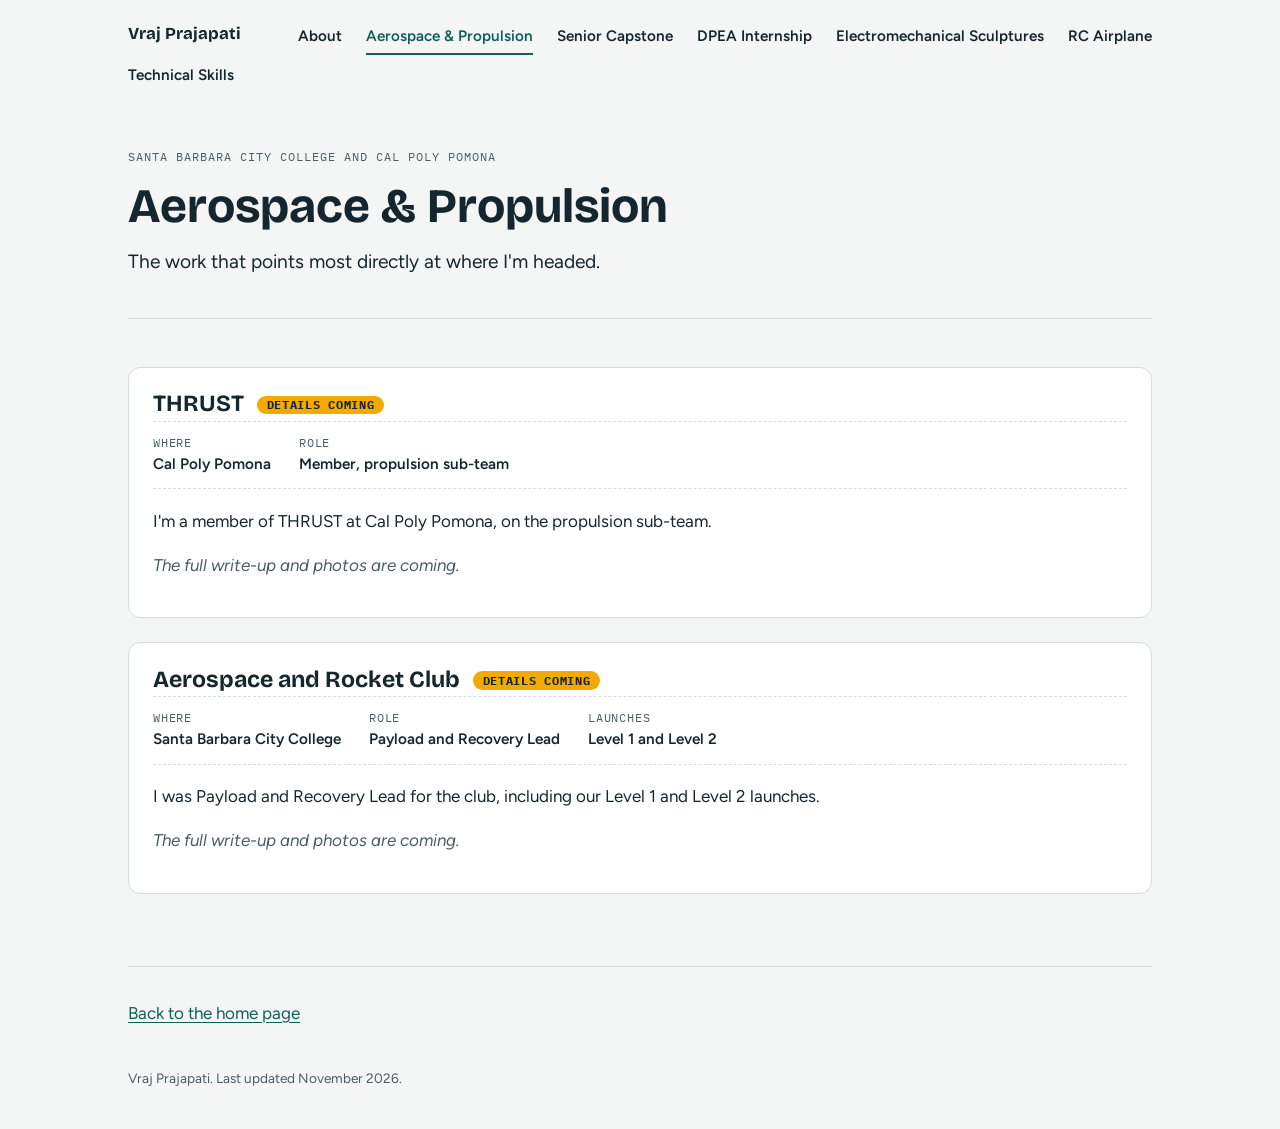
==== aerospace.html @ 699cc36a "Add files via upload" ====
<!doctype html>
<html lang="en">
<head>
<meta charset="utf-8">
<meta name="viewport" content="width=device-width, initial-scale=1, viewport-fit=cover">
<title>Aerospace & Propulsion | Vraj Prajapati</title>
<link rel="stylesheet" href="https://fonts.googleapis.com/css2?family=Bricolage+Grotesque:opsz,wght@12..96,600;12..96,700&family=Figtree:wght@400;500;600&family=IBM+Plex+Mono:wght@500&display=swap">
<link rel="stylesheet" href="styles.css">
</head>
<body>
<div class="wrap"><nav aria-label="Pages"><span class="name">Vraj Prajapati</span><a href="index.html">About</a><a href="aerospace.html" aria-current="page">Aerospace &amp; Propulsion</a><a href="capstone.html">Senior Capstone</a><a href="internship.html">DPEA Internship</a><a href="projects.html">Electromechanical Sculptures</a><a href="rc.html">RC Airplane</a><a href="skills.html">Technical Skills</a></nav>
<header class="page-head">
  <p class="eyebrow">Santa Barbara City College and Cal Poly Pomona</p>
  <h1>Aerospace &amp; Propulsion</h1>
  <p class="lede">The work that points most directly at where I'm headed.</p>
</header>

<section>
  <article class="project proj-body">
    <h3>THRUST <span class="pill">Details coming</span></h3>
    <dl class="spec"><div><dt>Where</dt><dd>Cal Poly Pomona</dd></div><div><dt>Role</dt><dd>Member, propulsion sub-team</dd></div></dl>
    <p>I'm a member of THRUST at Cal Poly Pomona, on the propulsion sub-team.</p>
    <p class="note">The full write-up and photos are coming.</p>
  </article>

  <article class="project proj-body">
    <h3>Aerospace and Rocket Club <span class="pill">Details coming</span></h3>
    <dl class="spec"><div><dt>Where</dt><dd>Santa Barbara City College</dd></div><div><dt>Role</dt><dd>Payload and Recovery Lead</dd></div><div><dt>Launches</dt><dd>Level 1 and Level 2</dd></div></dl>
    <p>I was Payload and Recovery Lead for the club, including our Level 1 and Level 2 launches.</p>
    <p class="note">The full write-up and photos are coming.</p>
  </article>
</section>
<p class="back"><a href="index.html">Back to the home page</a></p>
<footer>Vraj Prajapati. Last updated November 2026.</footer></div>
</body>
</html>
---- styles.css ----
/* Layout concept: a warm project-sheet portfolio. Every project opens with a small spec strip (where, when, role), then a plain story. */
:root {
  --bg: #F3F6F4;
  --surface: #FFFFFF;
  --ink: #15262E;
  --muted: #4A5D65;
  --line: #D3DDD9;
  --accent: #0E5F5A;
  --pop: #F2A900;
  --display: "Bricolage Grotesque", "Segoe UI", system-ui, sans-serif;
  --body: "Figtree", "Segoe UI", system-ui, sans-serif;
  --mono: "IBM Plex Mono", ui-monospace, Menlo, monospace;
}
@media (prefers-color-scheme: dark) {
  :root:not([data-theme="light"]) {
    --bg: #0F1B20; --surface: #16272D; --ink: #EAF1EE; --muted: #A5B7B4;
    --line: #2A4140; --accent: #5CC8BE; --pop: #F2B83A; color-scheme: dark;
  }
}
:root[data-theme="dark"] {
  --bg: #0F1B20; --surface: #16272D; --ink: #EAF1EE; --muted: #A5B7B4;
  --line: #2A4140; --accent: #5CC8BE; --pop: #F2B83A; color-scheme: dark;
}
* { box-sizing: border-box; }
html { scroll-behavior: smooth; }
body {
  margin: 0; background: var(--bg); color: var(--ink);
  font-family: var(--body); font-size: 17px; line-height: 1.65;
  padding-left: max(16px, env(safe-area-inset-left, 0px));
  padding-right: max(16px, env(safe-area-inset-right, 0px));
}
.wrap { max-width: 64rem; margin: 0 auto; }
a { color: var(--accent); text-underline-offset: 3px; }
a:focus-visible, summary:focus-visible, button:focus-visible { outline: 3px solid var(--pop); outline-offset: 3px; border-radius: 4px; }
h1, h2, h3 { font-family: var(--display); line-height: 1.15; text-wrap: balance; margin: 0; }
p { margin: 0 0 1rem; max-width: 65ch; }

nav { display: flex; flex-wrap: wrap; gap: 0.25rem 1.5rem; padding-block: 1.25rem; font-weight: 600; font-size: 0.95rem; }
nav a { color: var(--ink); text-decoration: none; padding: 0.25rem 0; border-bottom: 2px solid transparent; }
nav a:hover { border-bottom-color: var(--pop); }
nav .name { font-family: var(--display); font-weight: 700; margin-right: auto; font-size: 1.05rem; }

.hero { padding-block: 2.5rem 3rem; border-bottom: 1px solid var(--line); }
.eyebrow { font-family: var(--mono); font-size: 0.78rem; letter-spacing: 0.08em; text-transform: uppercase; color: var(--muted); margin-bottom: 0.75rem; }
.hero h1 { font-size: clamp(2.2rem, 6vw, 3.6rem); font-weight: 700; margin-bottom: 1rem; }
.hero h1 mark { background: linear-gradient(transparent 62%, var(--pop) 62%); color: inherit; padding: 0 0.1em; }
.lede { font-size: 1.2rem; max-width: 40rem; }
.links { display: flex; flex-wrap: wrap; gap: 0.75rem; margin-top: 1.5rem; }
.btn { display: inline-flex; align-items: center; gap: 0.5rem; padding: 0.6rem 1.1rem; border-radius: 999px; border: 1.5px solid var(--ink); color: var(--ink); background: transparent; font: inherit; font-weight: 600; font-size: 0.95rem; text-decoration: none; cursor: pointer; }
.btn.fill { background: var(--ink); color: var(--bg); }
.btn:hover { border-color: var(--accent); }
.btn[aria-disabled="true"] { opacity: 0.55; cursor: not-allowed; }
.btn[aria-disabled="true"]:hover { border-color: var(--ink); }

section { padding-block: 3rem; border-bottom: 1px solid var(--line); }
section > h2 { font-size: clamp(1.6rem, 4vw, 2.1rem); margin-bottom: 0.5rem; }
.sub { color: var(--muted); max-width: 42rem; margin-bottom: 2rem; }

.about-grid { display: grid; grid-template-columns: 1fr; gap: 1.5rem 3rem; }
@media (min-width: 52rem) { .about-grid { grid-template-columns: 1.4fr 1fr; } }
.facts { display: grid; gap: 0.9rem; align-content: start; }
.fact { background: var(--surface); border: 1px solid var(--line); border-radius: 10px; padding: 0.9rem 1.1rem; }
.fact b { display: block; font-family: var(--mono); font-size: 0.74rem; letter-spacing: 0.07em; text-transform: uppercase; color: var(--muted); font-weight: 500; margin-bottom: 0.15rem; }

.project { background: var(--surface); border: 1px solid var(--line); border-radius: 12px; padding: 1.4rem 1.5rem; margin-bottom: 1.5rem; min-width: 0; }
.project h3 { font-size: 1.45rem; margin-bottom: 0.25rem; }
.tagline { color: var(--muted); margin-bottom: 1rem; }
.spec { display: flex; flex-wrap: wrap; gap: 0.5rem 1.75rem; margin: 0 0 1.1rem; padding: 0.7rem 0; border-block: 1px dashed var(--line); }
.spec div { min-width: 0; }
.spec dt { font-family: var(--mono); font-size: 0.72rem; letter-spacing: 0.07em; text-transform: uppercase; color: var(--muted); }
.spec dd { margin: 0; font-weight: 600; font-size: 0.95rem; }
.pill { display: inline-block; font-family: var(--mono); font-size: 0.72rem; letter-spacing: 0.06em; text-transform: uppercase; padding: 0.15rem 0.6rem; border-radius: 999px; background: var(--pop); color: #15262E; margin-left: 0.5rem; vertical-align: middle; }
details { margin-top: 0.5rem; }
summary { cursor: pointer; font-weight: 600; color: var(--accent); }
details[open] summary { margin-bottom: 0.9rem; }
details h4 { font-family: var(--display); font-size: 1.05rem; margin: 1.2rem 0 0.35rem; }
.tools { display: flex; flex-wrap: wrap; gap: 0.4rem; list-style: none; padding: 0; margin: 1rem 0 0; }
.tools li { font-size: 0.82rem; padding: 0.15rem 0.65rem; border: 1px solid var(--line); border-radius: 999px; color: var(--muted); }
.note { color: var(--muted); font-style: italic; }

.small-grid { display: grid; grid-template-columns: repeat(auto-fit, minmax(16.5rem, 1fr)); gap: 1.25rem; }
.small-grid .project { margin: 0; }
.small-grid h3 { font-size: 1.2rem; }

.timeline { display: grid; gap: 1.25rem; }
.row { display: grid; grid-template-columns: 1fr; gap: 0.25rem 2rem; padding-bottom: 1.25rem; border-bottom: 1px dashed var(--line); }
.row:last-child { border-bottom: 0; padding-bottom: 0; }
@media (min-width: 46rem) { .row { grid-template-columns: 12rem 1fr; } }
.when { font-family: var(--mono); font-size: 0.82rem; color: var(--muted); }
.row h3 { font-size: 1.15rem; margin-bottom: 0.15rem; }
.row p { margin-bottom: 0.4rem; }

.skills { display: grid; grid-template-columns: repeat(auto-fit, minmax(15rem, 1fr)); gap: 1.25rem; }
.skills h3 { font-size: 1.05rem; margin-bottom: 0.5rem; }
.skills ul { list-style: none; padding: 0; margin: 0; }
.skills li { padding: 0.25rem 0; border-bottom: 1px solid var(--line); font-size: 0.95rem; }

.contact { border-bottom: 0; }
.topics { display: flex; flex-wrap: wrap; gap: 0.75rem; margin: 0 0 1.5rem; }
.addr { font-family: var(--mono); font-size: 1rem; user-select: all; overflow-wrap: anywhere; }
footer { padding-block: 1.5rem 2.5rem; color: var(--muted); font-size: 0.85rem; }
@media (prefers-reduced-motion: reduce) { html { scroll-behavior: auto; } }

nav a[aria-current="page"] { border-bottom-color: var(--accent); color: var(--accent); }
.page-head { padding-block: 2rem 1.5rem; border-bottom: 1px solid var(--line); }
.page-head h1 { font-size: clamp(2rem, 5vw, 3rem); font-weight: 700; margin-bottom: 0.75rem; }
.explore { display: grid; grid-template-columns: repeat(auto-fit, minmax(15rem, 1fr)); gap: 1rem; }
.explore a { display: block; background: var(--surface); border: 1px solid var(--line); border-radius: 12px; padding: 1.1rem 1.2rem; text-decoration: none; color: var(--ink); }
.explore a:hover { border-color: var(--accent); }
.explore strong { display: block; font-family: var(--display); font-size: 1.15rem; margin-bottom: 0.25rem; }
.explore span { color: var(--muted); font-size: 0.95rem; }
.phase { margin-bottom: 1.5rem; }
.phase h3 { font-size: 1.2rem; margin-bottom: 0.2rem; }
.phase .when { margin-bottom: 0.5rem; }
.proj-body h4 { font-family: var(--display); font-size: 1.05rem; margin: 1.3rem 0 0.3rem; }
.back { margin-top: 2rem; }

/* figures */
/* Every image shows in full (object-fit: contain on a neutral surface) rather than being cropped,
   and every photo/video is laid out in its own row under the text it illustrates rather than
   floated into the paragraph. Click any still image to open it full-size. */
.hero-fig { margin: 0 0 1.4rem; border-radius: 10px; overflow: hidden; border: 1px solid var(--line); background: var(--surface); }
.hero-fig img, .hero-fig video { display: block; width: 100%; height: auto; max-height: 26rem; object-fit: contain; background: var(--surface); }
.hero-fig img { cursor: zoom-in; }
.hero-fig figcaption { padding: 0.6rem 0.9rem; font-size: 0.85rem; color: var(--muted); background: var(--surface); }

.shot-row { display: flex; flex-wrap: wrap; gap: 0.9rem; margin: 0 0 1.5rem; }
.shot-row figure { margin: 0; flex: 1 1 14rem; max-width: 19rem; border: 1px solid var(--line); border-radius: 8px; overflow: hidden; background: var(--surface); display: flex; flex-direction: column; }
.shot-row img, .shot-row video { display: block; width: 100%; height: 11.5rem; object-fit: contain; background: var(--surface); }
.shot-row img { cursor: zoom-in; }
.shot-row figcaption { padding: 0.5rem 0.7rem; font-size: 0.8rem; color: var(--muted); background: var(--surface); border-top: 1px solid var(--line); margin-top: auto; }
.shot-row.wide figure { flex-basis: 100%; max-width: 100%; }
.shot-row.wide img, .shot-row.wide video { height: auto; max-height: 24rem; }

.gallery-head { font-family: var(--mono); font-size: 0.78rem; letter-spacing: 0.06em; text-transform: uppercase; color: var(--muted); margin: 1.6rem 0 0.7rem; }
.gallery { display: grid; grid-template-columns: repeat(auto-fill, minmax(10rem, 1fr)); gap: 0.6rem; }
.gallery figure { margin: 0; border: 1px solid var(--line); border-radius: 8px; overflow: hidden; background: var(--surface); }
.gallery img, .gallery video { display: block; width: 100%; height: 9rem; object-fit: contain; background: var(--surface); }
.gallery img { cursor: zoom-in; }
.gallery figcaption { padding: 0.4rem 0.55rem; font-size: 0.74rem; color: var(--muted); line-height: 1.3; }
.gallery .side figcaption { font-style: italic; }

.compare { display: grid; grid-template-columns: 1fr 1fr; gap: 1rem; margin: 1.2rem 0; }
.compare figure { margin: 0; border: 1px solid var(--line); border-radius: 8px; overflow: hidden; background: var(--surface); }
.compare img { display: block; width: 100%; height: 14rem; object-fit: contain; background: var(--surface); cursor: zoom-in; }
.compare figcaption { padding: 0.5rem 0.7rem; font-size: 0.8rem; color: var(--muted); background: var(--surface); }
.compare .placeholder { display: flex; align-items: center; justify-content: center; height: 14rem; background: var(--surface); color: var(--muted); font-family: var(--mono); font-size: 0.76rem; text-align: center; padding: 1rem; border: 1px dashed var(--line); box-sizing: border-box; }

@media (max-width: 30rem) { .shot-row figure { flex-basis: 100%; max-width: 100%; } .compare { grid-template-columns: 1fr; } }

/* lightbox */
.lightbox-overlay { position: fixed; inset: 0; background: rgba(8, 14, 14, 0.94); display: flex; align-items: center; justify-content: center; padding: 3rem 1.25rem; z-index: 999; cursor: zoom-out; }
.lightbox-overlay[hidden] { display: none; }
.lightbox-overlay img { max-width: 100%; max-height: 100%; object-fit: contain; border-radius: 6px; cursor: default; }
.lightbox-close { position: fixed; top: 1rem; right: 1.25rem; width: 2.5rem; height: 2.5rem; border-radius: 999px; border: none; background: rgba(255,255,255,0.12); color: #fff; font-size: 1.6rem; line-height: 1; cursor: pointer; z-index: 1000; }
.lightbox-close[hidden] { display: none; }
.lightbox-close:hover { background: rgba(255,255,255,0.22); }
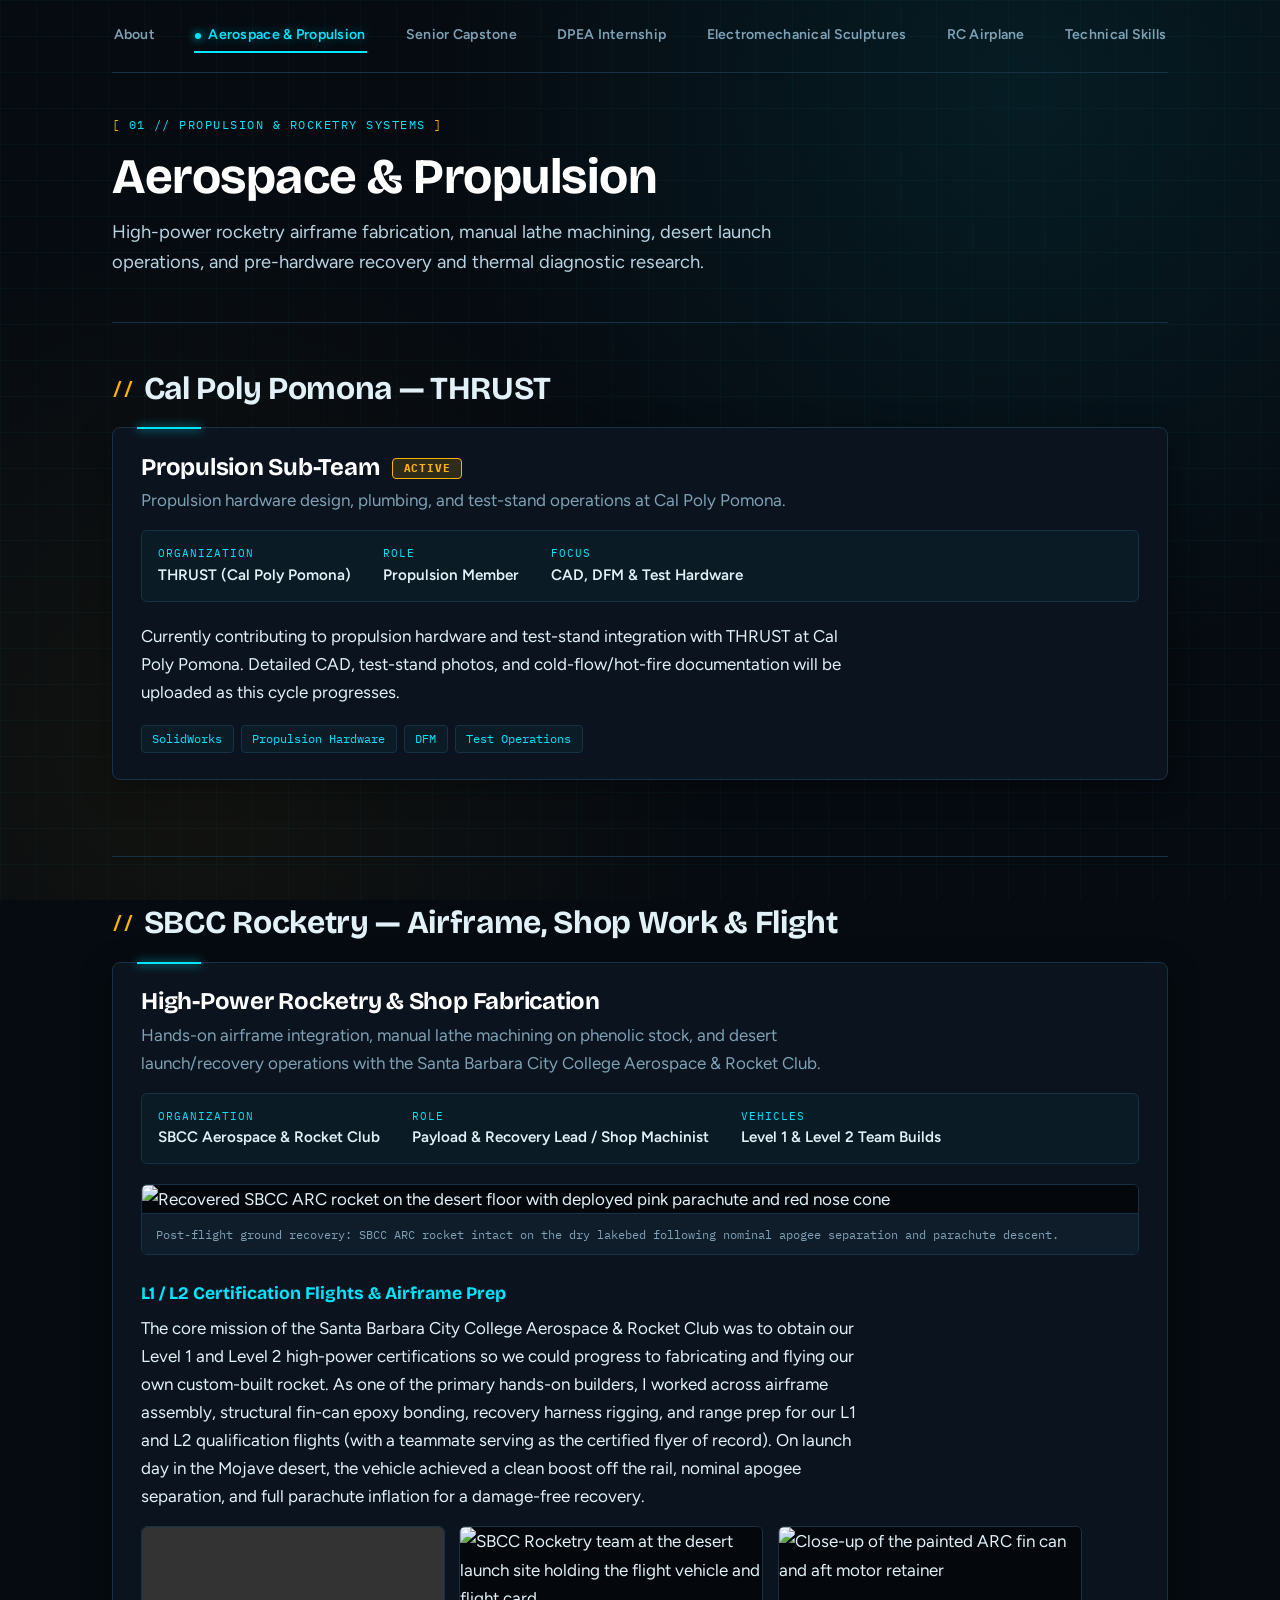
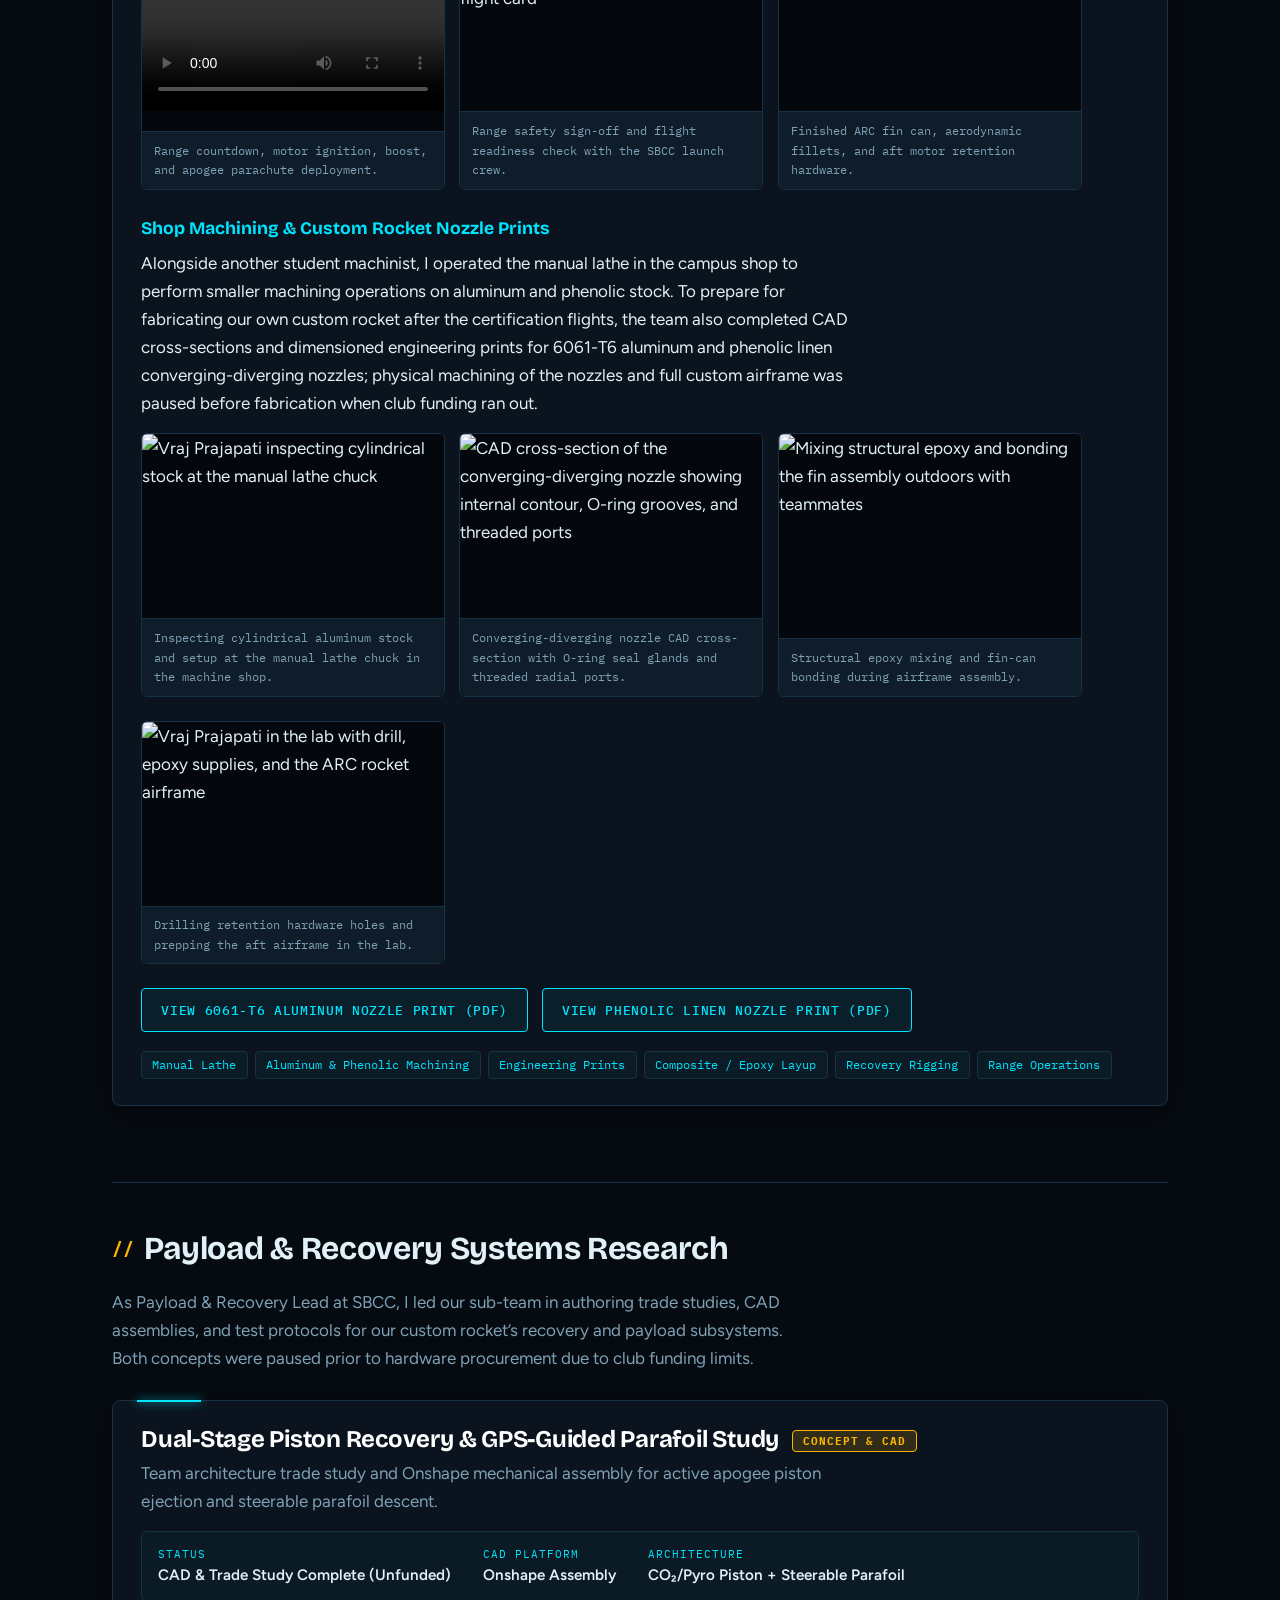
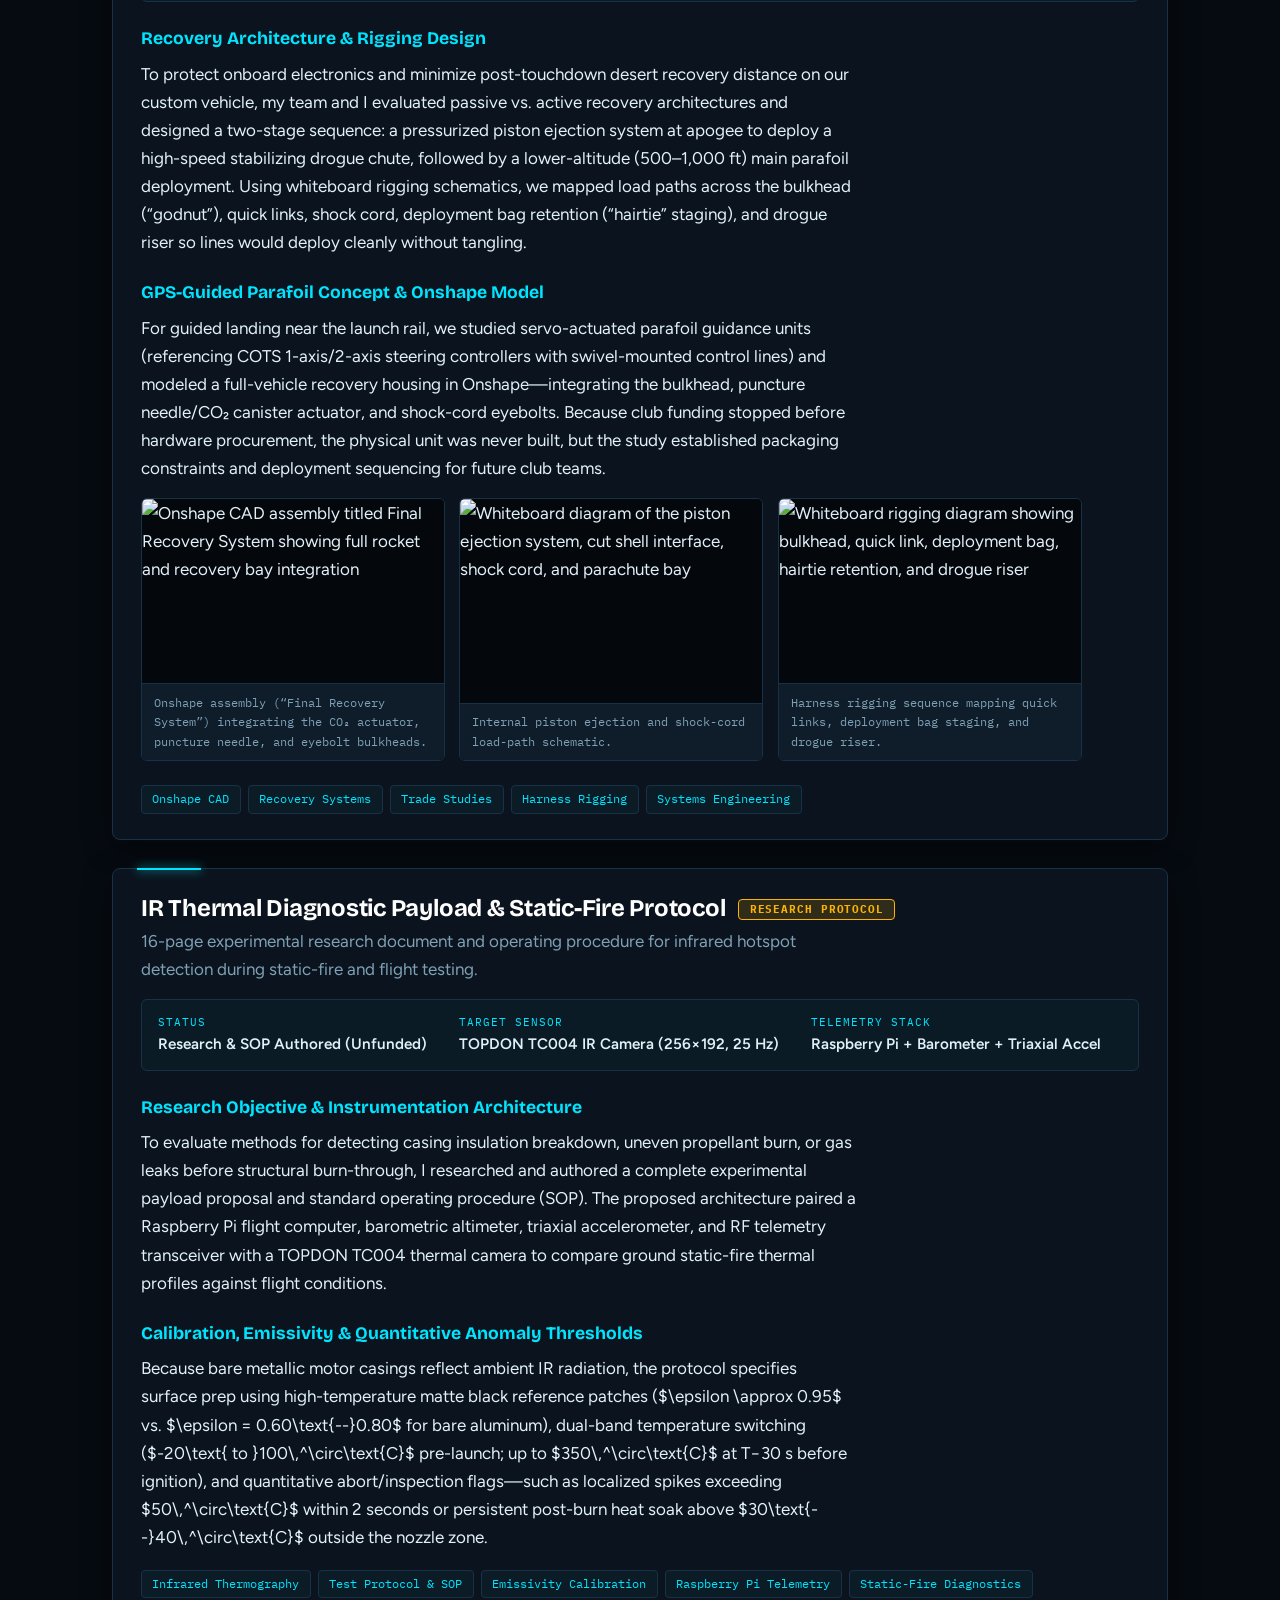
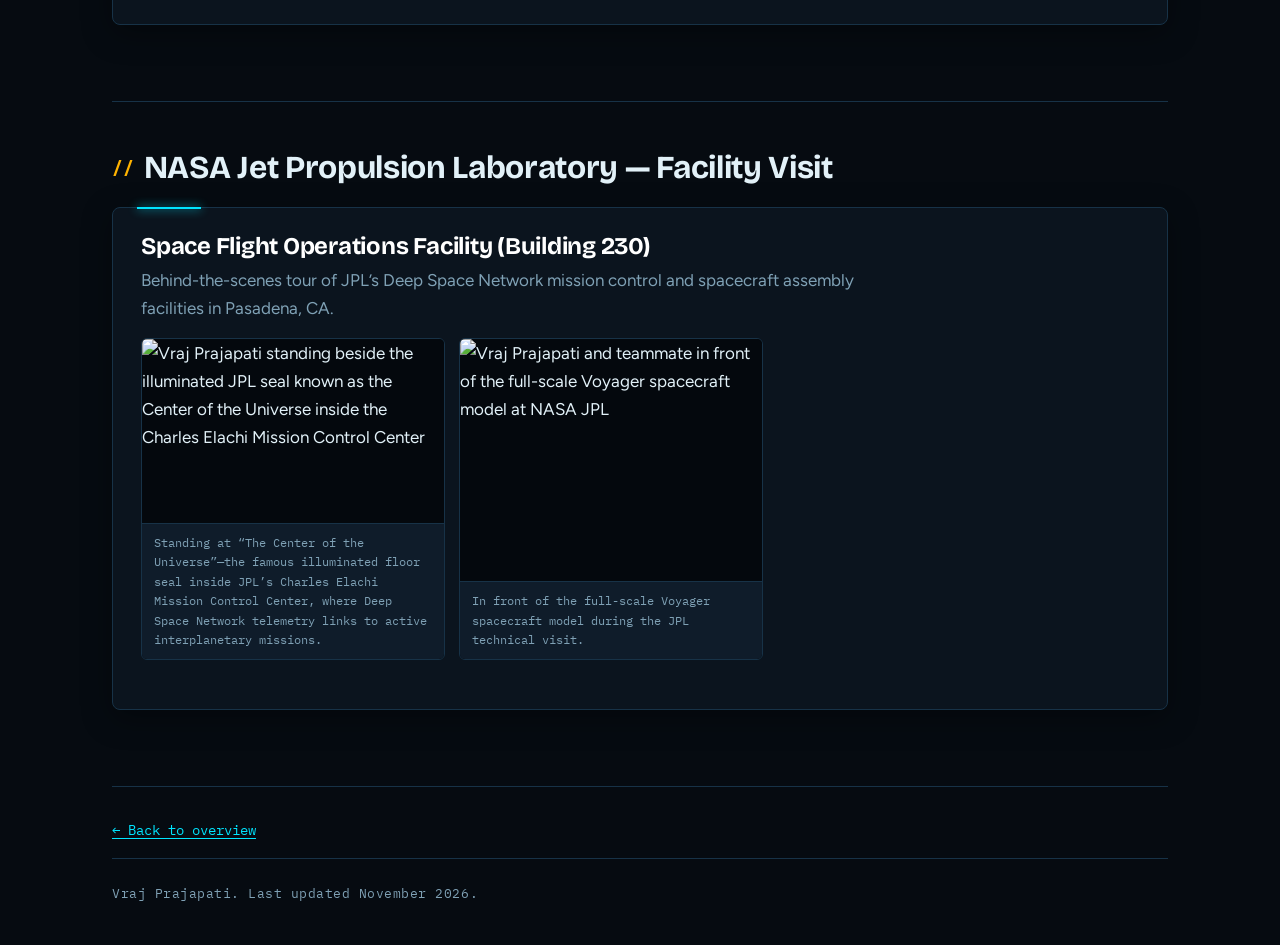
==== commit cb4fb6a0: "Add files via upload" ====
--- a/aerospace.html
+++ b/aerospace.html
@@ -3,34 +3,236 @@
 <head>
 <meta charset="utf-8">
 <meta name="viewport" content="width=device-width, initial-scale=1, viewport-fit=cover">
-<title>Aerospace & Propulsion | Vraj Prajapati</title>
+<title>Aerospace &amp; Propulsion — Vraj Prajapati</title>
 <link rel="stylesheet" href="https://fonts.googleapis.com/css2?family=Bricolage+Grotesque:opsz,wght@12..96,600;12..96,700&family=Figtree:wght@400;500;600&family=IBM+Plex+Mono:wght@500&display=swap">
 <link rel="stylesheet" href="styles.css">
 </head>
 <body>
-<div class="wrap"><nav aria-label="Pages"><span class="name">Vraj Prajapati</span><a href="index.html">About</a><a href="aerospace.html" aria-current="page">Aerospace &amp; Propulsion</a><a href="capstone.html">Senior Capstone</a><a href="internship.html">DPEA Internship</a><a href="projects.html">Electromechanical Sculptures</a><a href="rc.html">RC Airplane</a><a href="skills.html">Technical Skills</a></nav>
+<div class="wrap">
+<nav aria-label="Pages"><a href="index.html">About</a><a href="aerospace.html" aria-current="page">Aerospace &amp; Propulsion</a><a href="capstone.html">Senior Capstone</a><a href="internship.html">DPEA Internship</a><a href="projects.html">Electromechanical Sculptures</a><a href="rc.html">RC Airplane</a><a href="skills.html">Technical Skills</a></nav>
+
 <header class="page-head">
-  <p class="eyebrow">Santa Barbara City College and Cal Poly Pomona</p>
+  <p class="eyebrow">01 // PROPULSION &amp; ROCKETRY SYSTEMS</p>
   <h1>Aerospace &amp; Propulsion</h1>
-  <p class="lede">The work that points most directly at where I'm headed.</p>
+  <p class="lede">High-power rocketry airframe fabrication, manual lathe machining, desert launch operations, and pre-hardware recovery and thermal diagnostic research.</p>
 </header>
 
-<section>
-  <article class="project proj-body">
-    <h3>THRUST <span class="pill">Details coming</span></h3>
-    <dl class="spec"><div><dt>Where</dt><dd>Cal Poly Pomona</dd></div><div><dt>Role</dt><dd>Member, propulsion sub-team</dd></div></dl>
-    <p>I'm a member of THRUST at Cal Poly Pomona, on the propulsion sub-team.</p>
-    <p class="note">The full write-up and photos are coming.</p>
-  </article>
-
-  <article class="project proj-body">
-    <h3>Aerospace and Rocket Club <span class="pill">Details coming</span></h3>
-    <dl class="spec"><div><dt>Where</dt><dd>Santa Barbara City College</dd></div><div><dt>Role</dt><dd>Payload and Recovery Lead</dd></div><div><dt>Launches</dt><dd>Level 1 and Level 2</dd></div></dl>
-    <p>I was Payload and Recovery Lead for the club, including our Level 1 and Level 2 launches.</p>
-    <p class="note">The full write-up and photos are coming.</p>
-  </article>
-</section>
-<p class="back"><a href="index.html">Back to the home page</a></p>
-<footer>Vraj Prajapati. Last updated November 2026.</footer></div>
+<section id="thrust">
+  <h2>Cal Poly Pomona &mdash; THRUST</h2>
+  <article class="project">
+    <h3>Propulsion Sub-Team <span class="pill">Active</span></h3>
+    <p class="tagline">Propulsion hardware design, plumbing, and test-stand operations at Cal Poly Pomona.</p>
+    <dl class="spec">
+      <div><dt>Organization</dt><dd>THRUST (Cal Poly Pomona)</dd></div>
+      <div><dt>Role</dt><dd>Propulsion Member</dd></div>
+      <div><dt>Focus</dt><dd>CAD, DFM &amp; Test Hardware</dd></div>
+    </dl>
+    <p>Currently contributing to propulsion hardware and test-stand integration with THRUST at Cal Poly Pomona. Detailed CAD, test-stand photos, and cold-flow/hot-fire documentation will be uploaded as this cycle progresses.</p>
+    <ul class="tools">
+      <li>SolidWorks</li>
+      <li>Propulsion Hardware</li>
+      <li>DFM</li>
+      <li>Test Operations</li>
+    </ul>
+  </article>
+</section>
+
+<section id="sbcc-flight">
+  <h2>SBCC Rocketry &mdash; Airframe, Shop Work &amp; Flight</h2>
+  <article class="project">
+    <h3>High-Power Rocketry &amp; Shop Fabrication</h3>
+    <p class="tagline">Hands-on airframe integration, manual lathe machining on phenolic stock, and desert launch/recovery operations with the Santa Barbara City College Aerospace &amp; Rocket Club.</p>
+    <dl class="spec">
+      <div><dt>Organization</dt><dd>SBCC Aerospace &amp; Rocket Club</dd></div>
+      <div><dt>Role</dt><dd>Payload &amp; Recovery Lead / Shop Machinist</dd></div>
+      <div><dt>Vehicles</dt><dd>Level 1 &amp; Level 2 Team Builds</dd></div>
+    </dl>
+
+    <figure class="hero-fig">
+      <img src="images/aero-01-desert-recovery.jpg" alt="Recovered SBCC ARC rocket on the desert floor with deployed pink parachute and red nose cone" loading="lazy">
+      <figcaption>Post-flight ground recovery: SBCC ARC rocket intact on the dry lakebed following nominal apogee separation and parachute descent.</figcaption>
+    </figure>
+
+    <div class="proj-body">
+      <h4>L1 / L2 Certification Flights &amp; Airframe Prep</h4>
+      <p>The core mission of the Santa Barbara City College Aerospace &amp; Rocket Club was to obtain our Level 1 and Level 2 high-power certifications so we could progress to fabricating and flying our own custom-built rocket. As one of the primary hands-on builders, I worked across airframe assembly, structural fin-can epoxy bonding, recovery harness rigging, and range prep for our L1 and L2 qualification flights (with a teammate serving as the certified flyer of record). On launch day in the Mojave desert, the vehicle achieved a clean boost off the rail, nominal apogee separation, and full parachute inflation for a damage-free recovery.</p>
+
+      <div class="shot-row">
+        <figure>
+          <video controls preload="metadata" playsinline>
+            <source src="images/aero-02-launch-video.mp4">
+          </video>
+          <figcaption>Range countdown, motor ignition, boost, and apogee parachute deployment.</figcaption>
+        </figure>
+        <figure>
+          <img src="images/aero-03-team-desert.jpg" alt="SBCC Rocketry team at the desert launch site holding the flight vehicle and flight card" loading="lazy">
+          <figcaption>Range safety sign-off and flight readiness check with the SBCC launch crew.</figcaption>
+        </figure>
+        <figure>
+          <img src="images/aero-04-fin-can.jpg" alt="Close-up of the painted ARC fin can and aft motor retainer" loading="lazy">
+          <figcaption>Finished ARC fin can, aerodynamic fillets, and aft motor retention hardware.</figcaption>
+        </figure>
+      </div>
+
+      <h4>Shop Machining &amp; Custom Rocket Nozzle Prints</h4>
+      <p>Alongside another student machinist, I operated the manual lathe in the campus shop to perform smaller machining operations on aluminum and phenolic stock. To prepare for fabricating our own custom rocket after the certification flights, the team also completed CAD cross-sections and dimensioned engineering prints for 6061-T6 aluminum and phenolic linen converging-diverging nozzles; physical machining of the nozzles and full custom airframe was paused before fabrication when club funding ran out.</p>
+
+      <div class="shot-row">
+        <figure>
+          <img src="images/aero-06-lathe-machining.jpg" alt="Vraj Prajapati inspecting cylindrical stock at the manual lathe chuck" loading="lazy">
+          <figcaption>Inspecting cylindrical aluminum stock and setup at the manual lathe chuck in the machine shop.</figcaption>
+        </figure>
+        <figure>
+          <img src="images/aero-07-nozzle-cad-section.png" alt="CAD cross-section of the converging-diverging nozzle showing internal contour, O-ring grooves, and threaded ports" loading="lazy">
+          <figcaption>Converging-diverging nozzle CAD cross-section with O-ring seal glands and threaded radial ports.</figcaption>
+        </figure>
+        <figure>
+          <img src="images/aero-05-epoxy-prep.jpg" alt="Mixing structural epoxy and bonding the fin assembly outdoors with teammates" loading="lazy">
+          <figcaption>Structural epoxy mixing and fin-can bonding during airframe assembly.</figcaption>
+        </figure>
+      </div>
+
+      <div class="shot-row">
+        <figure>
+          <img src="images/aero-13-shop-build-prep.jpg" alt="Vraj Prajapati in the lab with drill, epoxy supplies, and the ARC rocket airframe" loading="lazy">
+          <figcaption>Drilling retention hardware holes and prepping the aft airframe in the lab.</figcaption>
+        </figure>
+      </div>
+
+      <div class="links" style="margin-top:0.5rem;">
+        <a class="btn" href="images/aero-08a-aluminum-nozzle-print.pdf" target="_blank" rel="noopener">View 6061-T6 Aluminum Nozzle Print (PDF)</a>
+        <a class="btn" href="images/aero-08b-phenolic-nozzle-print.pdf" target="_blank" rel="noopener">View Phenolic Linen Nozzle Print (PDF)</a>
+      </div>
+    </div>
+
+    <ul class="tools">
+      <li>Manual Lathe</li>
+      <li>Aluminum &amp; Phenolic Machining</li>
+      <li>Engineering Prints</li>
+      <li>Composite / Epoxy Layup</li>
+      <li>Recovery Rigging</li>
+      <li>Range Operations</li>
+    </ul>
+  </article>
+</section>
+
+<section id="sbcc-research">
+  <h2>Payload &amp; Recovery Systems Research</h2>
+  <p class="sub">As Payload &amp; Recovery Lead at SBCC, I led our sub-team in authoring trade studies, CAD assemblies, and test protocols for our custom rocket&rsquo;s recovery and payload subsystems. Both concepts were paused prior to hardware procurement due to club funding limits.</p>
+
+  <article class="project">
+    <h3>Dual-Stage Piston Recovery &amp; GPS-Guided Parafoil Study <span class="pill">Concept &amp; CAD</span></h3>
+    <p class="tagline">Team architecture trade study and Onshape mechanical assembly for active apogee piston ejection and steerable parafoil descent.</p>
+    <dl class="spec">
+      <div><dt>Status</dt><dd>CAD &amp; Trade Study Complete (Unfunded)</dd></div>
+      <div><dt>CAD Platform</dt><dd>Onshape Assembly</dd></div>
+      <div><dt>Architecture</dt><dd>CO&#8322;/Pyro Piston + Steerable Parafoil</dd></div>
+    </dl>
+
+    <div class="proj-body">
+      <h4>Recovery Architecture &amp; Rigging Design</h4>
+      <p>To protect onboard electronics and minimize post-touchdown desert recovery distance on our custom vehicle, my team and I evaluated passive vs. active recovery architectures and designed a two-stage sequence: a pressurized piston ejection system at apogee to deploy a high-speed stabilizing drogue chute, followed by a lower-altitude (500&ndash;1,000 ft) main parafoil deployment. Using whiteboard rigging schematics, we mapped load paths across the bulkhead (&ldquo;godnut&rdquo;), quick links, shock cord, deployment bag retention (&ldquo;hairtie&rdquo; staging), and drogue riser so lines would deploy cleanly without tangling.</p>
+
+      <h4>GPS-Guided Parafoil Concept &amp; Onshape Model</h4>
+      <p>For guided landing near the launch rail, we studied servo-actuated parafoil guidance units (referencing COTS 1-axis/2-axis steering controllers with swivel-mounted control lines) and modeled a full-vehicle recovery housing in Onshape&mdash;integrating the bulkhead, puncture needle/CO&#8322; canister actuator, and shock-cord eyebolts. Because club funding stopped before hardware procurement, the physical unit was never built, but the study established packaging constraints and deployment sequencing for future club teams.</p>
+
+      <div class="shot-row">
+        <figure>
+          <img src="images/aero-11-onshape-recovery-cad.jpg" alt="Onshape CAD assembly titled Final Recovery System showing full rocket and recovery bay integration" loading="lazy">
+          <figcaption>Onshape assembly (&ldquo;Final Recovery System&rdquo;) integrating the CO&#8322; actuator, puncture needle, and eyebolt bulkheads.</figcaption>
+        </figure>
+        <figure>
+          <img src="images/aero-09-recovery-whiteboard-piston.jpg" alt="Whiteboard diagram of the piston ejection system, cut shell interface, shock cord, and parachute bay" loading="lazy">
+          <figcaption>Internal piston ejection and shock-cord load-path schematic.</figcaption>
+        </figure>
+        <figure>
+          <img src="images/aero-10-recovery-whiteboard-rigging.jpg" alt="Whiteboard rigging diagram showing bulkhead, quick link, deployment bag, hairtie retention, and drogue riser" loading="lazy">
+          <figcaption>Harness rigging sequence mapping quick links, deployment bag staging, and drogue riser.</figcaption>
+        </figure>
+      </div>
+    </div>
+
+    <ul class="tools">
+      <li>Onshape CAD</li>
+      <li>Recovery Systems</li>
+      <li>Trade Studies</li>
+      <li>Harness Rigging</li>
+      <li>Systems Engineering</li>
+    </ul>
+  </article>
+
+  <article class="project">
+    <h3>IR Thermal Diagnostic Payload &amp; Static-Fire Protocol <span class="pill">Research Protocol</span></h3>
+    <p class="tagline">16-page experimental research document and operating procedure for infrared hotspot detection during static-fire and flight testing.</p>
+    <dl class="spec">
+      <div><dt>Status</dt><dd>Research &amp; SOP Authored (Unfunded)</dd></div>
+      <div><dt>Target Sensor</dt><dd>TOPDON TC004 IR Camera (256&times;192, 25 Hz)</dd></div>
+      <div><dt>Telemetry Stack</dt><dd>Raspberry Pi + Barometer + Triaxial Accel</dd></div>
+    </dl>
+
+    <div class="proj-body">
+      <h4>Research Objective &amp; Instrumentation Architecture</h4>
+      <p>To evaluate methods for detecting casing insulation breakdown, uneven propellant burn, or gas leaks before structural burn-through, I researched and authored a complete experimental payload proposal and standard operating procedure (SOP). The proposed architecture paired a Raspberry Pi flight computer, barometric altimeter, triaxial accelerometer, and RF telemetry transceiver with a TOPDON TC004 thermal camera to compare ground static-fire thermal profiles against flight conditions.</p>
+
+      <h4>Calibration, Emissivity &amp; Quantitative Anomaly Thresholds</h4>
+      <p>Because bare metallic motor casings reflect ambient IR radiation, the protocol specifies surface prep using high-temperature matte black reference patches ($\epsilon \approx 0.95$ vs. $\epsilon = 0.60\text{--}0.80$ for bare aluminum), dual-band temperature switching ($-20\text{ to }100\,^\circ\text{C}$ pre-launch; up to $350\,^\circ\text{C}$ at T&minus;30 s before ignition), and quantitative abort/inspection flags&mdash;such as localized spikes exceeding $50\,^\circ\text{C}$ within 2 seconds or persistent post-burn heat soak above $30\text{--}40\,^\circ\text{C}$ outside the nozzle zone.</p>
+    </div>
+
+    <ul class="tools">
+      <li>Infrared Thermography</li>
+      <li>Test Protocol &amp; SOP</li>
+      <li>Emissivity Calibration</li>
+      <li>Raspberry Pi Telemetry</li>
+      <li>Static-Fire Diagnostics</li>
+    </ul>
+  </article>
+</section>
+
+<section id="jpl">
+  <h2>NASA Jet Propulsion Laboratory &mdash; Facility Visit</h2>
+  <article class="project">
+    <h3>Space Flight Operations Facility (Building 230)</h3>
+    <p class="tagline">Behind-the-scenes tour of JPL&rsquo;s Deep Space Network mission control and spacecraft assembly facilities in Pasadena, CA.</p>
+    <div class="shot-row">
+      <figure>
+        <img src="images/aero-14-jpl-center-of-universe.jpg" alt="Vraj Prajapati standing beside the illuminated JPL seal known as the Center of the Universe inside the Charles Elachi Mission Control Center" loading="lazy">
+        <figcaption>Standing at &ldquo;The Center of the Universe&rdquo;&mdash;the famous illuminated floor seal inside JPL&rsquo;s Charles Elachi Mission Control Center, where Deep Space Network telemetry links to active interplanetary missions.</figcaption>
+      </figure>
+      <figure>
+        <img src="images/aero-15-jpl-voyager-model.jpg" alt="Vraj Prajapati and teammate in front of the full-scale Voyager spacecraft model at NASA JPL" loading="lazy">
+        <figcaption>In front of the full-scale Voyager spacecraft model during the JPL technical visit.</figcaption>
+      </figure>
+    </div>
+  </article>
+</section>
+
+<p class="back"><a href="index.html">&larr; Back to overview</a></p>
+<footer>Vraj Prajapati. Last updated November 2026.</footer>
+</div>
+
+<div class="lightbox-overlay" id="lightbox" hidden>
+  <button class="lightbox-close" id="lightbox-close" aria-label="Close image">&times;</button>
+  <img id="lightbox-img" src="" alt="">
+</div>
+<script>
+(function () {
+  var overlay = document.getElementById('lightbox');
+  var lbImg = document.getElementById('lightbox-img');
+  var closeBtn = document.getElementById('lightbox-close');
+  if (!overlay) return;
+  document.querySelectorAll('.hero-fig img, .shot-row img, .gallery img, .compare img').forEach(function (img) {
+    img.addEventListener('click', function () {
+      lbImg.src = img.src;
+      lbImg.alt = img.alt;
+      overlay.hidden = false;
+      closeBtn.hidden = false;
+    });
+  });
+  function close() { overlay.hidden = true; closeBtn.hidden = true; lbImg.src = ''; }
+  overlay.addEventListener('click', close);
+  closeBtn.addEventListener('click', close);
+  document.addEventListener('keydown', function (e) { if (e.key === 'Escape' && !overlay.hidden) close(); });
+})();
+</script>
 </body>
-</html>
+</html>
--- a/styles.css
+++ b/styles.css
@@ -1,81 +1,326 @@
-/* Layout concept: a warm project-sheet portfolio. Every project opens with a small spec strip (where, when, role), then a plain story. */
+/* Layout concept: J.A.R.V.I.S. / Stark Industries Aerospace HUD telemetry interface.
+   Dark tactical blueprint background, glowing cyan reticles, amber status highlights, and crisp engineering legibility. */
 :root {
-  --bg: #F3F6F4;
-  --surface: #FFFFFF;
-  --ink: #15262E;
-  --muted: #4A5D65;
-  --line: #D3DDD9;
-  --accent: #0E5F5A;
-  --pop: #F2A900;
+  --bg: #060B11;
+  --surface: #0B141E;
+  --surface-elevated: #0F1C2A;
+  --ink: #E2F1F8;
+  --muted: #7FA1B5;
+  --line: #173247;
+  --accent: #00E5FF;
+  --accent-dim: rgba(0, 229, 255, 0.12);
+  --pop: #FFB300;
+  --pop-dim: rgba(255, 179, 0, 0.15);
   --display: "Bricolage Grotesque", "Segoe UI", system-ui, sans-serif;
   --body: "Figtree", "Segoe UI", system-ui, sans-serif;
   --mono: "IBM Plex Mono", ui-monospace, Menlo, monospace;
-}
-@media (prefers-color-scheme: dark) {
-  :root:not([data-theme="light"]) {
-    --bg: #0F1B20; --surface: #16272D; --ink: #EAF1EE; --muted: #A5B7B4;
-    --line: #2A4140; --accent: #5CC8BE; --pop: #F2B83A; color-scheme: dark;
-  }
-}
-:root[data-theme="dark"] {
-  --bg: #0F1B20; --surface: #16272D; --ink: #EAF1EE; --muted: #A5B7B4;
-  --line: #2A4140; --accent: #5CC8BE; --pop: #F2B83A; color-scheme: dark;
-}
+  color-scheme: dark;
+}
+
 * { box-sizing: border-box; }
 html { scroll-behavior: smooth; }
+
 body {
-  margin: 0; background: var(--bg); color: var(--ink);
-  font-family: var(--body); font-size: 17px; line-height: 1.65;
+  margin: 0;
+  background-color: var(--bg);
+  background-image:
+    radial-gradient(circle at 80% 10%, rgba(0, 229, 255, 0.08) 0%, transparent 45%),
+    radial-gradient(circle at 15% 85%, rgba(255, 179, 0, 0.05) 0%, transparent 40%),
+    linear-gradient(rgba(0, 229, 255, 0.03) 1px, transparent 1px),
+    linear-gradient(90deg, rgba(0, 229, 255, 0.03) 1px, transparent 1px);
+  background-size: 100% 100%, 100% 100%, 36px 36px, 36px 36px;
+  background-attachment: fixed;
+  color: var(--ink);
+  font-family: var(--body);
+  font-size: 17px;
+  line-height: 1.65;
   padding-left: max(16px, env(safe-area-inset-left, 0px));
   padding-right: max(16px, env(safe-area-inset-right, 0px));
 }
-.wrap { max-width: 64rem; margin: 0 auto; }
-a { color: var(--accent); text-underline-offset: 3px; }
-a:focus-visible, summary:focus-visible, button:focus-visible { outline: 3px solid var(--pop); outline-offset: 3px; border-radius: 4px; }
-h1, h2, h3 { font-family: var(--display); line-height: 1.15; text-wrap: balance; margin: 0; }
+
+.wrap { max-width: 66rem; margin: 0 auto; }
+
+a { color: var(--accent); text-underline-offset: 3px; transition: color 0.2s ease, text-shadow 0.2s ease; }
+a:hover { color: #7DF3FF; text-shadow: 0 0 10px rgba(0, 229, 255, 0.45); }
+a:focus-visible, summary:focus-visible, button:focus-visible { outline: 2px solid var(--pop); outline-offset: 3px; border-radius: 2px; }
+
+h1, h2, h3 { font-family: var(--display); line-height: 1.15; text-wrap: balance; margin: 0; letter-spacing: -0.01em; }
 p { margin: 0 0 1rem; max-width: 65ch; }
 
-nav { display: flex; flex-wrap: wrap; gap: 0.25rem 1.5rem; padding-block: 1.25rem; font-weight: 600; font-size: 0.95rem; }
-nav a { color: var(--ink); text-decoration: none; padding: 0.25rem 0; border-bottom: 2px solid transparent; }
-nav a:hover { border-bottom-color: var(--pop); }
-nav .name { font-family: var(--display); font-weight: 700; margin-right: auto; font-size: 1.05rem; }
-
-.hero { padding-block: 2.5rem 3rem; border-bottom: 1px solid var(--line); }
-.eyebrow { font-family: var(--mono); font-size: 0.78rem; letter-spacing: 0.08em; text-transform: uppercase; color: var(--muted); margin-bottom: 0.75rem; }
-.hero h1 { font-size: clamp(2.2rem, 6vw, 3.6rem); font-weight: 700; margin-bottom: 1rem; }
-.hero h1 mark { background: linear-gradient(transparent 62%, var(--pop) 62%); color: inherit; padding: 0 0.1em; }
-.lede { font-size: 1.2rem; max-width: 40rem; }
-.links { display: flex; flex-wrap: wrap; gap: 0.75rem; margin-top: 1.5rem; }
-.btn { display: inline-flex; align-items: center; gap: 0.5rem; padding: 0.6rem 1.1rem; border-radius: 999px; border: 1.5px solid var(--ink); color: var(--ink); background: transparent; font: inherit; font-weight: 600; font-size: 0.95rem; text-decoration: none; cursor: pointer; }
-.btn.fill { background: var(--ink); color: var(--bg); }
-.btn:hover { border-color: var(--accent); }
-.btn[aria-disabled="true"] { opacity: 0.55; cursor: not-allowed; }
-.btn[aria-disabled="true"]:hover { border-color: var(--ink); }
+/* HUD Navigation Bar */
+nav {
+  display: flex;
+  flex-wrap: wrap;
+  justify-content: space-between;
+  align-items: center;
+  gap: 0.4rem 1.15rem;
+  padding-block: 1.15rem;
+  border-bottom: 1px solid var(--line);
+  font-weight: 600;
+  font-size: 0.88rem;
+}
+nav a {
+  color: var(--muted);
+  text-decoration: none;
+  padding: 0.3rem 0.1rem;
+  border-bottom: 2px solid transparent;
+  letter-spacing: 0.02em;
+  transition: color 0.2s ease, border-color 0.2s ease;
+}
+nav a:hover { color: var(--ink); border-bottom-color: var(--pop); text-shadow: none; }
+nav a[aria-current="page"] {
+  color: var(--accent);
+  border-bottom-color: var(--accent);
+  text-shadow: 0 0 12px rgba(0, 229, 255, 0.4);
+}
+nav a[aria-current="page"]::before {
+  content: "";
+  display: inline-block;
+  width: 6px;
+  height: 6px;
+  border-radius: 50%;
+  background: var(--accent);
+  box-shadow: 0 0 8px var(--accent);
+  margin-right: 0.45rem;
+  vertical-align: middle;
+}
+
+/* Hero Telemetry Panel */
+.hero {
+  position: relative;
+  padding-block: 3rem 3.25rem;
+  border-bottom: 1px solid var(--line);
+}
+.eyebrow {
+  font-family: var(--mono);
+  font-size: 0.78rem;
+  letter-spacing: 0.12em;
+  text-transform: uppercase;
+  color: var(--accent);
+  margin-bottom: 0.85rem;
+  display: inline-flex;
+  align-items: center;
+  gap: 0.5rem;
+}
+.eyebrow::before { content: "["; color: var(--pop); }
+.eyebrow::after { content: "]"; color: var(--pop); }
+.hero h1 { font-size: clamp(2.3rem, 6vw, 3.8rem); font-weight: 700; margin-bottom: 1rem; }
+.hero h1 mark {
+  background: transparent;
+  color: var(--accent);
+  text-shadow: 0 0 22px rgba(0, 229, 255, 0.35);
+  border-bottom: 2px solid var(--pop);
+  padding: 0 0.08em;
+}
+.lede { font-size: 1.15rem; color: #B8D4E3; max-width: 44rem; }
+
+/* Tactical HUD Buttons */
+.links { display: flex; flex-wrap: wrap; gap: 0.85rem; margin-top: 1.75rem; }
+.btn {
+  display: inline-flex;
+  align-items: center;
+  gap: 0.5rem;
+  padding: 0.6rem 1.2rem;
+  border-radius: 4px;
+  border: 1px solid var(--accent);
+  color: var(--accent);
+  background: rgba(0, 229, 255, 0.05);
+  font-family: var(--mono);
+  font-weight: 500;
+  font-size: 0.84rem;
+  letter-spacing: 0.05em;
+  text-transform: uppercase;
+  text-decoration: none;
+  cursor: pointer;
+  transition: all 0.2s ease;
+}
+.btn:hover {
+  background: rgba(0, 229, 255, 0.16);
+  box-shadow: 0 0 16px rgba(0, 229, 255, 0.3);
+  color: #FFFFFF;
+  text-shadow: none;
+}
+.btn.fill {
+  background: var(--accent);
+  color: #04090E;
+  font-weight: 600;
+  box-shadow: 0 0 14px rgba(0, 229, 255, 0.25);
+}
+.btn.fill:hover {
+  background: #5CEFFF;
+  box-shadow: 0 0 22px rgba(0, 229, 255, 0.5);
+  color: #04090E;
+}
+.btn[aria-disabled="true"] { opacity: 0.45; cursor: not-allowed; }
 
 section { padding-block: 3rem; border-bottom: 1px solid var(--line); }
-section > h2 { font-size: clamp(1.6rem, 4vw, 2.1rem); margin-bottom: 0.5rem; }
-.sub { color: var(--muted); max-width: 42rem; margin-bottom: 2rem; }
-
+section > h2 {
+  font-size: clamp(1.5rem, 3.5vw, 2rem);
+  margin-bottom: 1.25rem;
+  display: flex;
+  align-items: center;
+  gap: 0.65rem;
+}
+section > h2::before {
+  content: "//";
+  font-family: var(--mono);
+  font-size: 1.1rem;
+  color: var(--pop);
+}
+.sub { color: var(--muted); max-width: 42rem; margin-bottom: 1.75rem; }
+
+/* About Grid */
 .about-grid { display: grid; grid-template-columns: 1fr; gap: 1.5rem 3rem; }
 @media (min-width: 52rem) { .about-grid { grid-template-columns: 1.4fr 1fr; } }
 .facts { display: grid; gap: 0.9rem; align-content: start; }
-.fact { background: var(--surface); border: 1px solid var(--line); border-radius: 10px; padding: 0.9rem 1.1rem; }
-.fact b { display: block; font-family: var(--mono); font-size: 0.74rem; letter-spacing: 0.07em; text-transform: uppercase; color: var(--muted); font-weight: 500; margin-bottom: 0.15rem; }
-
-.project { background: var(--surface); border: 1px solid var(--line); border-radius: 12px; padding: 1.4rem 1.5rem; margin-bottom: 1.5rem; min-width: 0; }
-.project h3 { font-size: 1.45rem; margin-bottom: 0.25rem; }
+.fact {
+  position: relative;
+  background: linear-gradient(135deg, var(--surface) 0%, var(--surface-elevated) 100%);
+  border: 1px solid var(--line);
+  border-left: 3px solid var(--accent);
+  border-radius: 6px;
+  padding: 0.95rem 1.15rem;
+  box-shadow: inset 0 0 20px rgba(0, 229, 255, 0.02);
+}
+.fact b {
+  display: block;
+  font-family: var(--mono);
+  font-size: 0.72rem;
+  letter-spacing: 0.1em;
+  text-transform: uppercase;
+  color: var(--pop);
+  font-weight: 500;
+  margin-bottom: 0.25rem;
+}
+
+/* HUD Project Cards & Targeting Reticles */
+.explore { display: grid; grid-template-columns: repeat(auto-fit, minmax(17.5rem, 1fr)); gap: 1.1rem; }
+.explore a {
+  position: relative;
+  display: flex;
+  flex-direction: column;
+  background: var(--surface);
+  border: 1px solid var(--line);
+  border-radius: 6px;
+  padding: 1.2rem 1.3rem;
+  text-decoration: none;
+  color: var(--ink);
+  transition: transform 0.2s ease, border-color 0.2s ease, box-shadow 0.2s ease, background 0.2s ease;
+}
+.explore a::before, .explore a::after {
+  content: "";
+  position: absolute;
+  width: 10px;
+  height: 10px;
+  border-color: var(--accent);
+  border-style: solid;
+  opacity: 0.45;
+  transition: opacity 0.2s ease, width 0.2s ease, height 0.2s ease;
+}
+.explore a::before { top: -1px; left: -1px; border-width: 2px 0 0 2px; border-top-left-radius: 6px; }
+.explore a::after { bottom: -1px; right: -1px; border-width: 0 2px 2px 0; border-bottom-right-radius: 6px; }
+.explore a:hover {
+  transform: translateY(-2px);
+  border-color: var(--accent);
+  background: var(--surface-elevated);
+  box-shadow: 0 6px 24px rgba(0, 229, 255, 0.12);
+  text-shadow: none;
+}
+.explore a:hover::before, .explore a:hover::after {
+  opacity: 1;
+  width: 14px;
+  height: 14px;
+}
+.card-tag {
+  font-family: var(--mono);
+  font-size: 0.7rem;
+  letter-spacing: 0.09em;
+  color: var(--accent);
+  margin-bottom: 0.35rem;
+}
+.explore strong {
+  display: block;
+  font-family: var(--display);
+  font-size: 1.15rem;
+  color: #FFFFFF;
+  margin-bottom: 0.3rem;
+}
+.explore span:last-child { color: var(--muted); font-size: 0.92rem; line-height: 1.5; }
+
+/* Project Detail Sheets */
+.project {
+  position: relative;
+  background: var(--surface);
+  border: 1px solid var(--line);
+  border-radius: 8px;
+  padding: 1.6rem 1.75rem;
+  margin-bottom: 1.75rem;
+  min-width: 0;
+  box-shadow: 0 8px 30px rgba(0, 0, 0, 0.35);
+}
+.project::before {
+  content: "";
+  position: absolute;
+  top: -1px;
+  left: 1.5rem;
+  width: 4rem;
+  height: 2px;
+  background: var(--accent);
+  box-shadow: 0 0 10px var(--accent);
+}
+.project h3 { font-size: 1.5rem; margin-bottom: 0.3rem; color: #FFFFFF; }
 .tagline { color: var(--muted); margin-bottom: 1rem; }
-.spec { display: flex; flex-wrap: wrap; gap: 0.5rem 1.75rem; margin: 0 0 1.1rem; padding: 0.7rem 0; border-block: 1px dashed var(--line); }
+
+.spec {
+  display: flex;
+  flex-wrap: wrap;
+  gap: 0.65rem 2rem;
+  margin: 0 0 1.25rem;
+  padding: 0.8rem 1rem;
+  background: rgba(0, 229, 255, 0.03);
+  border: 1px solid var(--line);
+  border-radius: 6px;
+}
 .spec div { min-width: 0; }
-.spec dt { font-family: var(--mono); font-size: 0.72rem; letter-spacing: 0.07em; text-transform: uppercase; color: var(--muted); }
-.spec dd { margin: 0; font-weight: 600; font-size: 0.95rem; }
-.pill { display: inline-block; font-family: var(--mono); font-size: 0.72rem; letter-spacing: 0.06em; text-transform: uppercase; padding: 0.15rem 0.6rem; border-radius: 999px; background: var(--pop); color: #15262E; margin-left: 0.5rem; vertical-align: middle; }
+.spec dt {
+  font-family: var(--mono);
+  font-size: 0.7rem;
+  letter-spacing: 0.09em;
+  text-transform: uppercase;
+  color: var(--accent);
+}
+.spec dd { margin: 0; font-weight: 600; font-size: 0.95rem; color: var(--ink); }
+
+.pill {
+  display: inline-block;
+  font-family: var(--mono);
+  font-size: 0.7rem;
+  letter-spacing: 0.08em;
+  text-transform: uppercase;
+  padding: 0.2rem 0.65rem;
+  border-radius: 4px;
+  background: var(--pop-dim);
+  border: 1px solid var(--pop);
+  color: var(--pop);
+  margin-left: 0.5rem;
+  vertical-align: middle;
+}
+
 details { margin-top: 0.5rem; }
 summary { cursor: pointer; font-weight: 600; color: var(--accent); }
 details[open] summary { margin-bottom: 0.9rem; }
-details h4 { font-family: var(--display); font-size: 1.05rem; margin: 1.2rem 0 0.35rem; }
-.tools { display: flex; flex-wrap: wrap; gap: 0.4rem; list-style: none; padding: 0; margin: 1rem 0 0; }
-.tools li { font-size: 0.82rem; padding: 0.15rem 0.65rem; border: 1px solid var(--line); border-radius: 999px; color: var(--muted); }
+details h4 { font-family: var(--display); font-size: 1.05rem; margin: 1.2rem 0 0.35rem; color: #FFFFFF; }
+
+.tools { display: flex; flex-wrap: wrap; gap: 0.45rem; list-style: none; padding: 0; margin: 1.2rem 0 0; }
+.tools li {
+  font-family: var(--mono);
+  font-size: 0.76rem;
+  padding: 0.2rem 0.65rem;
+  border: 1px solid var(--line);
+  background: rgba(0, 229, 255, 0.04);
+  border-radius: 4px;
+  color: var(--accent);
+}
 .note { color: var(--muted); font-style: italic; }
 
 .small-grid { display: grid; grid-template-columns: repeat(auto-fit, minmax(16.5rem, 1fr)); gap: 1.25rem; }
@@ -86,72 +331,128 @@
 .row { display: grid; grid-template-columns: 1fr; gap: 0.25rem 2rem; padding-bottom: 1.25rem; border-bottom: 1px dashed var(--line); }
 .row:last-child { border-bottom: 0; padding-bottom: 0; }
 @media (min-width: 46rem) { .row { grid-template-columns: 12rem 1fr; } }
-.when { font-family: var(--mono); font-size: 0.82rem; color: var(--muted); }
+.when { font-family: var(--mono); font-size: 0.8rem; color: var(--pop); }
 .row h3 { font-size: 1.15rem; margin-bottom: 0.15rem; }
 .row p { margin-bottom: 0.4rem; }
 
 .skills { display: grid; grid-template-columns: repeat(auto-fit, minmax(15rem, 1fr)); gap: 1.25rem; }
-.skills h3 { font-size: 1.05rem; margin-bottom: 0.5rem; }
+.skills > div {
+  background: var(--surface);
+  border: 1px solid var(--line);
+  border-radius: 6px;
+  padding: 1.15rem 1.25rem;
+}
+.skills h3 { font-size: 1.05rem; margin-bottom: 0.65rem; color: var(--accent); font-family: var(--mono); text-transform: uppercase; letter-spacing: 0.05em; }
 .skills ul { list-style: none; padding: 0; margin: 0; }
-.skills li { padding: 0.25rem 0; border-bottom: 1px solid var(--line); font-size: 0.95rem; }
+.skills li { padding: 0.35rem 0; border-bottom: 1px solid var(--line); font-size: 0.94rem; }
+.skills li:last-child { border-bottom: 0; }
 
 .contact { border-bottom: 0; }
 .topics { display: flex; flex-wrap: wrap; gap: 0.75rem; margin: 0 0 1.5rem; }
-.addr { font-family: var(--mono); font-size: 1rem; user-select: all; overflow-wrap: anywhere; }
-footer { padding-block: 1.5rem 2.5rem; color: var(--muted); font-size: 0.85rem; }
+.addr { font-family: var(--mono); font-size: 1.05rem; color: var(--accent); user-select: all; overflow-wrap: anywhere; }
+footer {
+  padding-block: 1.5rem 2.5rem;
+  border-top: 1px solid var(--line);
+  color: var(--muted);
+  font-family: var(--mono);
+  font-size: 0.8rem;
+  letter-spacing: 0.04em;
+}
 @media (prefers-reduced-motion: reduce) { html { scroll-behavior: auto; } }
 
-nav a[aria-current="page"] { border-bottom-color: var(--accent); color: var(--accent); }
-.page-head { padding-block: 2rem 1.5rem; border-bottom: 1px solid var(--line); }
-.page-head h1 { font-size: clamp(2rem, 5vw, 3rem); font-weight: 700; margin-bottom: 0.75rem; }
-.explore { display: grid; grid-template-columns: repeat(auto-fit, minmax(15rem, 1fr)); gap: 1rem; }
-.explore a { display: block; background: var(--surface); border: 1px solid var(--line); border-radius: 12px; padding: 1.1rem 1.2rem; text-decoration: none; color: var(--ink); }
-.explore a:hover { border-color: var(--accent); }
-.explore strong { display: block; font-family: var(--display); font-size: 1.15rem; margin-bottom: 0.25rem; }
-.explore span { color: var(--muted); font-size: 0.95rem; }
-.phase { margin-bottom: 1.5rem; }
-.phase h3 { font-size: 1.2rem; margin-bottom: 0.2rem; }
+.page-head { padding-block: 2.25rem 1.75rem; border-bottom: 1px solid var(--line); }
+.page-head h1 { font-size: clamp(2rem, 5vw, 3.1rem); font-weight: 700; margin-bottom: 0.75rem; color: #FFFFFF; }
+.phase { margin-bottom: 1.75rem; padding-left: 1rem; border-left: 2px solid var(--line); }
+.phase h3 { font-size: 1.2rem; margin-bottom: 0.2rem; color: #FFFFFF; }
 .phase .when { margin-bottom: 0.5rem; }
-.proj-body h4 { font-family: var(--display); font-size: 1.05rem; margin: 1.3rem 0 0.3rem; }
-.back { margin-top: 2rem; }
-
-/* figures */
-/* Every image shows in full (object-fit: contain on a neutral surface) rather than being cropped,
-   and every photo/video is laid out in its own row under the text it illustrates rather than
-   floated into the paragraph. Click any still image to open it full-size. */
-.hero-fig { margin: 0 0 1.4rem; border-radius: 10px; overflow: hidden; border: 1px solid var(--line); background: var(--surface); }
-.hero-fig img, .hero-fig video { display: block; width: 100%; height: auto; max-height: 26rem; object-fit: contain; background: var(--surface); }
+.proj-body h4 { font-family: var(--display); font-size: 1.1rem; margin: 1.4rem 0 0.4rem; color: var(--accent); }
+.back { margin-top: 2rem; font-family: var(--mono); font-size: 0.88rem; }
+
+/* Figures & Media Containers */
+.hero-fig { margin: 0 0 1.5rem; border-radius: 6px; overflow: hidden; border: 1px solid var(--line); background: #04080D; }
+.hero-fig img, .hero-fig video { display: block; width: 100%; height: auto; max-height: 26rem; object-fit: contain; background: #04080D; }
 .hero-fig img { cursor: zoom-in; }
-.hero-fig figcaption { padding: 0.6rem 0.9rem; font-size: 0.85rem; color: var(--muted); background: var(--surface); }
+.hero-fig figcaption {
+  padding: 0.6rem 0.9rem;
+  font-family: var(--mono);
+  font-size: 0.78rem;
+  color: var(--muted);
+  background: var(--surface-elevated);
+  border-top: 1px solid var(--line);
+}
 
 .shot-row { display: flex; flex-wrap: wrap; gap: 0.9rem; margin: 0 0 1.5rem; }
-.shot-row figure { margin: 0; flex: 1 1 14rem; max-width: 19rem; border: 1px solid var(--line); border-radius: 8px; overflow: hidden; background: var(--surface); display: flex; flex-direction: column; }
-.shot-row img, .shot-row video { display: block; width: 100%; height: 11.5rem; object-fit: contain; background: var(--surface); }
+.shot-row figure {
+  margin: 0;
+  flex: 1 1 14rem;
+  max-width: 19rem;
+  border: 1px solid var(--line);
+  border-radius: 6px;
+  overflow: hidden;
+  background: #04080D;
+  display: flex;
+  flex-direction: column;
+  transition: border-color 0.2s ease;
+}
+.shot-row figure:hover { border-color: var(--accent); }
+.shot-row img, .shot-row video { display: block; width: 100%; height: 11.5rem; object-fit: contain; background: #04080D; }
 .shot-row img { cursor: zoom-in; }
-.shot-row figcaption { padding: 0.5rem 0.7rem; font-size: 0.8rem; color: var(--muted); background: var(--surface); border-top: 1px solid var(--line); margin-top: auto; }
+.shot-row figcaption {
+  padding: 0.55rem 0.75rem;
+  font-family: var(--mono);
+  font-size: 0.74rem;
+  color: var(--muted);
+  background: var(--surface-elevated);
+  border-top: 1px solid var(--line);
+  margin-top: auto;
+}
 .shot-row.wide figure { flex-basis: 100%; max-width: 100%; }
 .shot-row.wide img, .shot-row.wide video { height: auto; max-height: 24rem; }
 
-.gallery-head { font-family: var(--mono); font-size: 0.78rem; letter-spacing: 0.06em; text-transform: uppercase; color: var(--muted); margin: 1.6rem 0 0.7rem; }
-.gallery { display: grid; grid-template-columns: repeat(auto-fill, minmax(10rem, 1fr)); gap: 0.6rem; }
-.gallery figure { margin: 0; border: 1px solid var(--line); border-radius: 8px; overflow: hidden; background: var(--surface); }
-.gallery img, .gallery video { display: block; width: 100%; height: 9rem; object-fit: contain; background: var(--surface); }
+.gallery-head {
+  font-family: var(--mono);
+  font-size: 0.78rem;
+  letter-spacing: 0.08em;
+  text-transform: uppercase;
+  color: var(--pop);
+  margin: 1.75rem 0 0.75rem;
+}
+.gallery { display: grid; grid-template-columns: repeat(auto-fill, minmax(10rem, 1fr)); gap: 0.65rem; }
+.gallery figure {
+  margin: 0;
+  border: 1px solid var(--line);
+  border-radius: 6px;
+  overflow: hidden;
+  background: #04080D;
+  transition: border-color 0.2s ease;
+}
+.gallery figure:hover { border-color: var(--accent); }
+.gallery img, .gallery video { display: block; width: 100%; height: 9rem; object-fit: contain; background: #04080D; }
 .gallery img { cursor: zoom-in; }
-.gallery figcaption { padding: 0.4rem 0.55rem; font-size: 0.74rem; color: var(--muted); line-height: 1.3; }
+.gallery figcaption { padding: 0.45rem 0.55rem; font-size: 0.74rem; color: var(--muted); line-height: 1.35; background: var(--surface-elevated); border-top: 1px solid var(--line); }
 .gallery .side figcaption { font-style: italic; }
 
 .compare { display: grid; grid-template-columns: 1fr 1fr; gap: 1rem; margin: 1.2rem 0; }
-.compare figure { margin: 0; border: 1px solid var(--line); border-radius: 8px; overflow: hidden; background: var(--surface); }
-.compare img { display: block; width: 100%; height: 14rem; object-fit: contain; background: var(--surface); cursor: zoom-in; }
-.compare figcaption { padding: 0.5rem 0.7rem; font-size: 0.8rem; color: var(--muted); background: var(--surface); }
+.compare figure { margin: 0; border: 1px solid var(--line); border-radius: 6px; overflow: hidden; background: #04080D; }
+.compare img { display: block; width: 100%; height: 14rem; object-fit: contain; background: #04080D; cursor: zoom-in; }
+.compare figcaption { padding: 0.5rem 0.7rem; font-family: var(--mono); font-size: 0.75rem; color: var(--muted); background: var(--surface-elevated); border-top: 1px solid var(--line); }
 .compare .placeholder { display: flex; align-items: center; justify-content: center; height: 14rem; background: var(--surface); color: var(--muted); font-family: var(--mono); font-size: 0.76rem; text-align: center; padding: 1rem; border: 1px dashed var(--line); box-sizing: border-box; }
 
-@media (max-width: 30rem) { .shot-row figure { flex-basis: 100%; max-width: 100%; } .compare { grid-template-columns: 1fr; } }
-
-/* lightbox */
-.lightbox-overlay { position: fixed; inset: 0; background: rgba(8, 14, 14, 0.94); display: flex; align-items: center; justify-content: center; padding: 3rem 1.25rem; z-index: 999; cursor: zoom-out; }
+/* Telemetry Data Tables */
+.data-table { width: 100%; border-collapse: collapse; margin: 0 0 1.5rem; font-size: 0.88rem; background: rgba(0, 229, 255, 0.02); border: 1px solid var(--line); }
+.data-table caption { text-align: left; font-family: var(--mono); font-size: 0.72rem; letter-spacing: 0.08em; text-transform: uppercase; color: var(--accent); margin-bottom: 0.5rem; }
+.data-table th, .data-table td { padding: 0.55rem 0.85rem; border-bottom: 1px solid var(--line); text-align: left; }
+.data-table th { font-family: var(--mono); font-size: 0.72rem; letter-spacing: 0.06em; text-transform: uppercase; color: var(--pop); font-weight: 500; background: var(--surface-elevated); }
+.data-table td:not(:first-child), .data-table th:not(:first-child) { text-align: right; font-variant-numeric: tabular-nums; font-family: var(--mono); }
+.data-table tbody tr:hover { background: rgba(0, 229, 255, 0.05); }
+.data-table tbody tr:last-child td { border-bottom: none; }
+
+@media (max-width: 30rem) { .shot-row figure { flex-basis: 100%; max-width: 100%; } .compare { grid-template-columns: 1fr; } .data-table { font-size: 0.8rem; } .data-table th, .data-table td { padding: 0.4rem 0.5rem; } }
+
+/* Lightbox */
+.lightbox-overlay { position: fixed; inset: 0; background: rgba(4, 9, 14, 0.96); display: flex; align-items: center; justify-content: center; padding: 3rem 1.25rem; z-index: 999; cursor: zoom-out; }
 .lightbox-overlay[hidden] { display: none; }
-.lightbox-overlay img { max-width: 100%; max-height: 100%; object-fit: contain; border-radius: 6px; cursor: default; }
-.lightbox-close { position: fixed; top: 1rem; right: 1.25rem; width: 2.5rem; height: 2.5rem; border-radius: 999px; border: none; background: rgba(255,255,255,0.12); color: #fff; font-size: 1.6rem; line-height: 1; cursor: pointer; z-index: 1000; }
+.lightbox-overlay img { max-width: 100%; max-height: 100%; object-fit: contain; border: 1px solid var(--accent); box-shadow: 0 0 30px rgba(0, 229, 255, 0.25); border-radius: 4px; cursor: default; }
+.lightbox-close { position: fixed; top: 1rem; right: 1.25rem; width: 2.5rem; height: 2.5rem; border-radius: 4px; border: 1px solid var(--accent); background: rgba(0, 229, 255, 0.12); color: var(--accent); font-size: 1.6rem; line-height: 1; cursor: pointer; z-index: 1000; }
 .lightbox-close[hidden] { display: none; }
-.lightbox-close:hover { background: rgba(255,255,255,0.22); }
+.lightbox-close:hover { background: var(--accent); color: #04090E; }
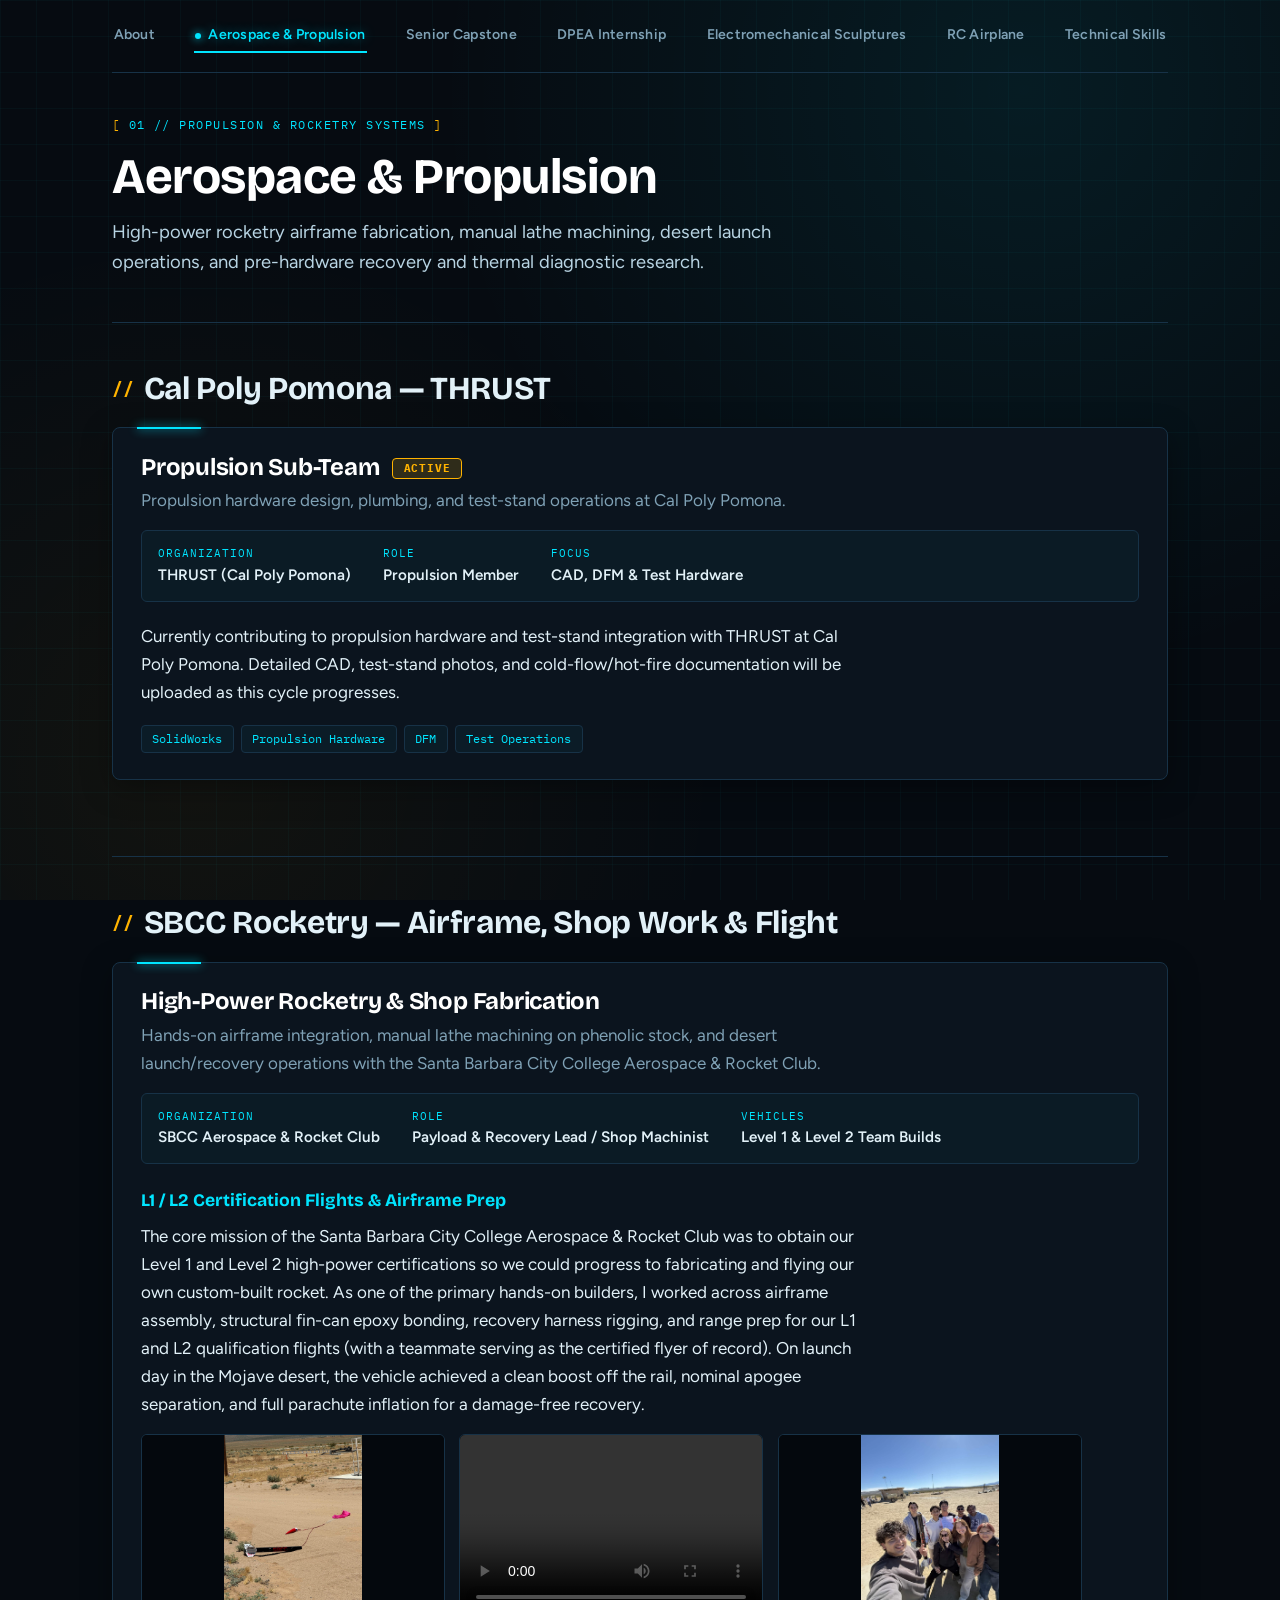
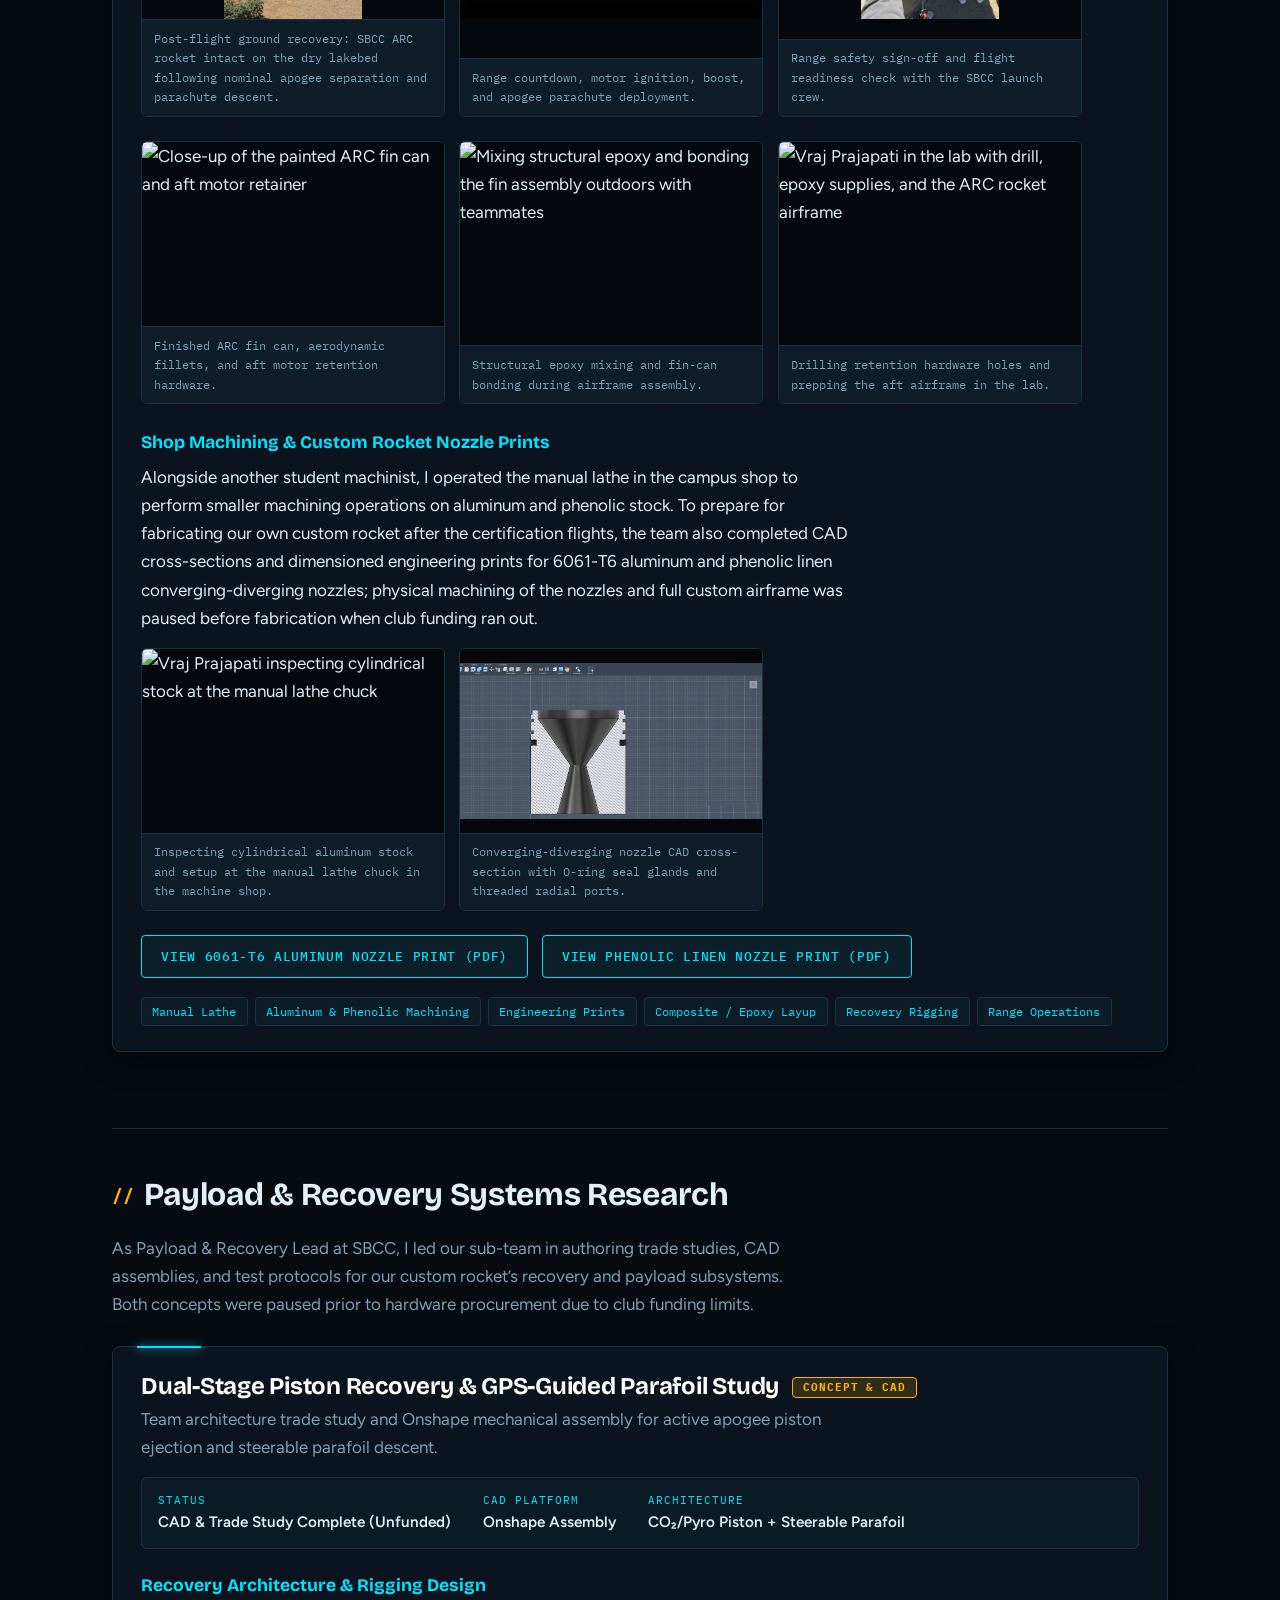
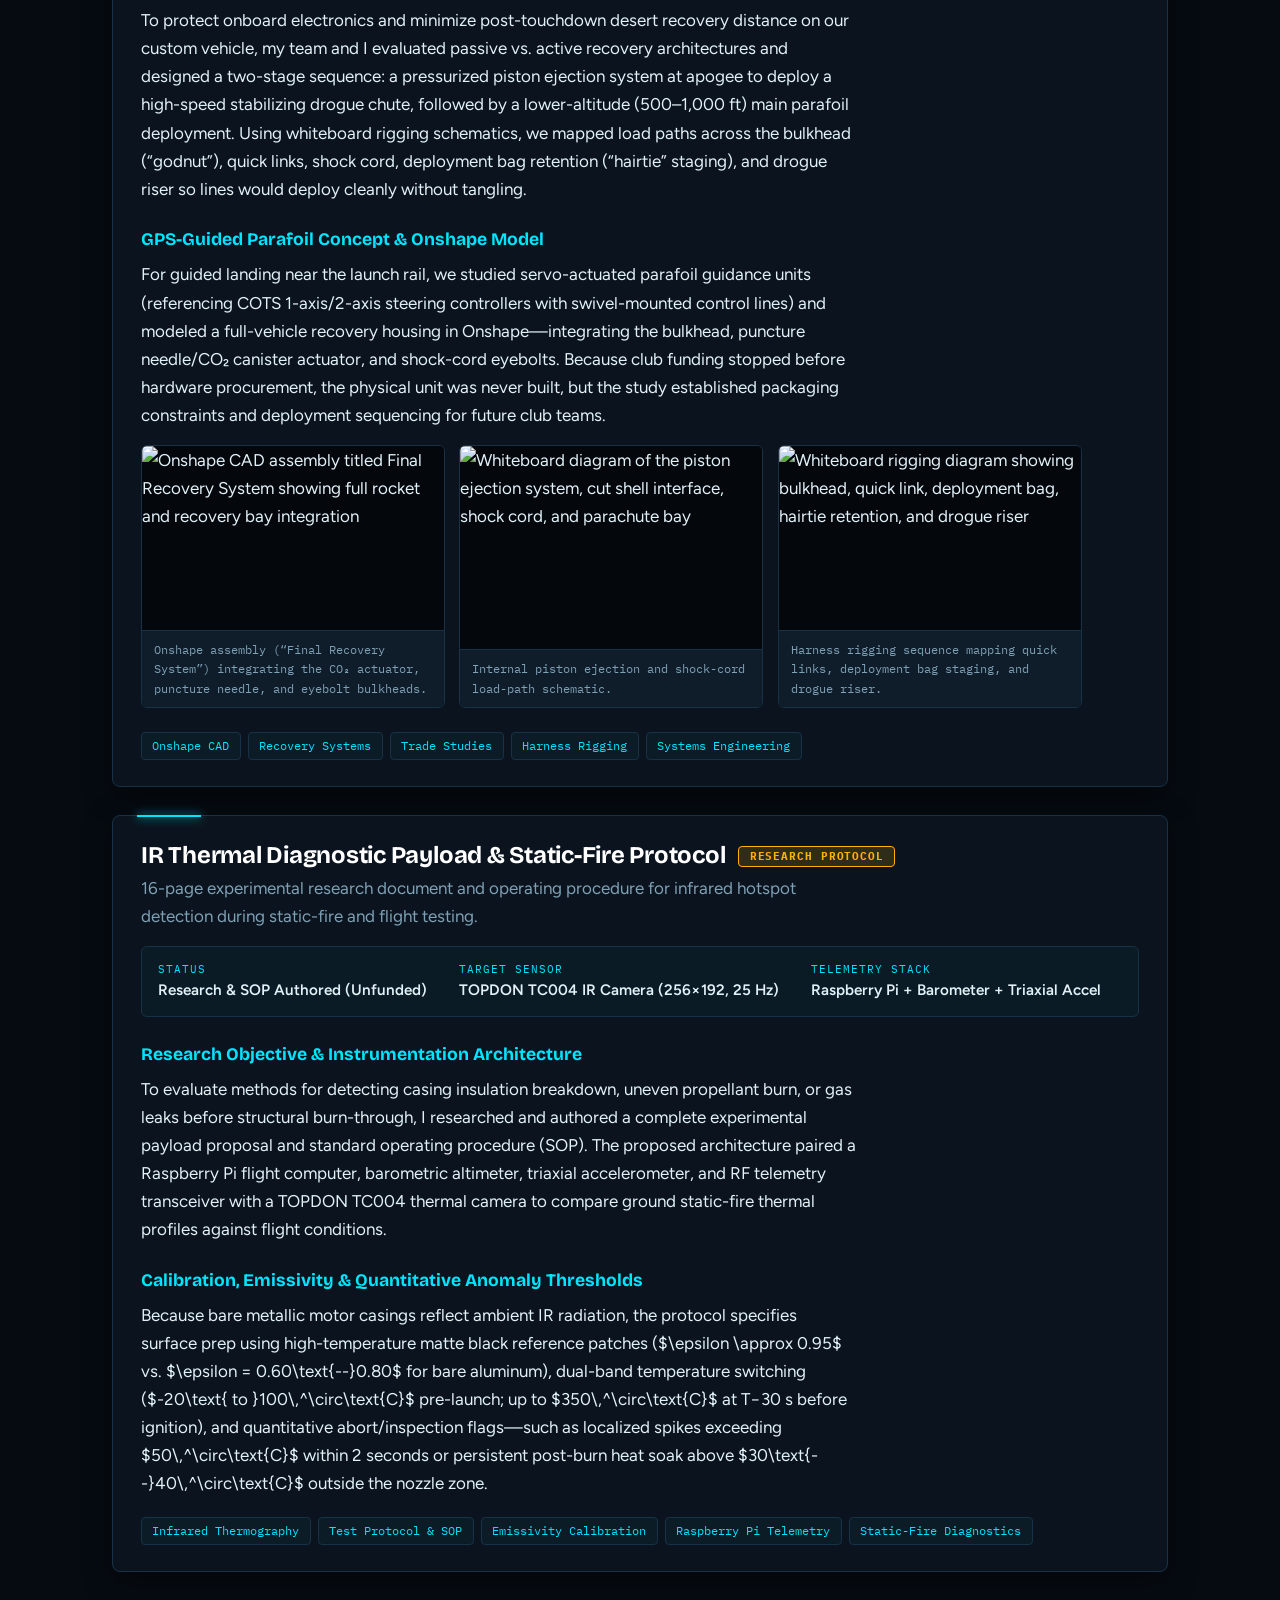
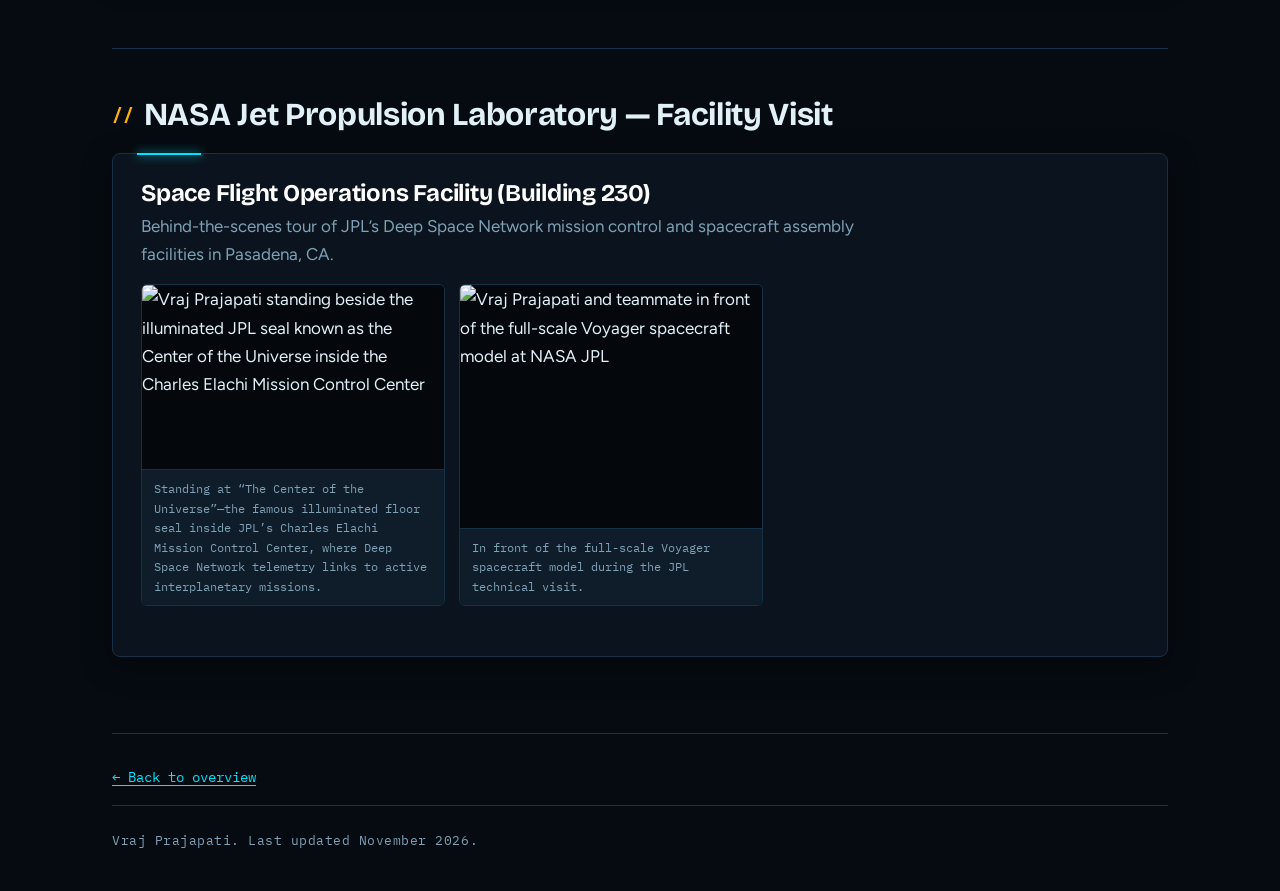
==== commit ea192efa: "Add files via upload" ====
--- a/aerospace.html
+++ b/aerospace.html
@@ -48,16 +48,15 @@
       <div><dt>Vehicles</dt><dd>Level 1 &amp; Level 2 Team Builds</dd></div>
     </dl>
 
-    <figure class="hero-fig">
-      <img src="images/aero-01-desert-recovery.jpg" alt="Recovered SBCC ARC rocket on the desert floor with deployed pink parachute and red nose cone" loading="lazy">
-      <figcaption>Post-flight ground recovery: SBCC ARC rocket intact on the dry lakebed following nominal apogee separation and parachute descent.</figcaption>
-    </figure>
-
     <div class="proj-body">
       <h4>L1 / L2 Certification Flights &amp; Airframe Prep</h4>
       <p>The core mission of the Santa Barbara City College Aerospace &amp; Rocket Club was to obtain our Level 1 and Level 2 high-power certifications so we could progress to fabricating and flying our own custom-built rocket. As one of the primary hands-on builders, I worked across airframe assembly, structural fin-can epoxy bonding, recovery harness rigging, and range prep for our L1 and L2 qualification flights (with a teammate serving as the certified flyer of record). On launch day in the Mojave desert, the vehicle achieved a clean boost off the rail, nominal apogee separation, and full parachute inflation for a damage-free recovery.</p>
 
       <div class="shot-row">
+        <figure>
+          <img src="images/aero-01-desert-recovery.jpg" alt="Recovered SBCC ARC rocket on the desert floor with deployed pink parachute and red nose cone" loading="lazy">
+          <figcaption>Post-flight ground recovery: SBCC ARC rocket intact on the dry lakebed following nominal apogee separation and parachute descent.</figcaption>
+        </figure>
         <figure>
           <video controls preload="metadata" playsinline>
             <source src="images/aero-02-launch-video.mp4">
@@ -68,10 +67,21 @@
           <img src="images/aero-03-team-desert.jpg" alt="SBCC Rocketry team at the desert launch site holding the flight vehicle and flight card" loading="lazy">
           <figcaption>Range safety sign-off and flight readiness check with the SBCC launch crew.</figcaption>
         </figure>
+      </div>
+
+      <div class="shot-row">
         <figure>
           <img src="images/aero-04-fin-can.jpg" alt="Close-up of the painted ARC fin can and aft motor retainer" loading="lazy">
           <figcaption>Finished ARC fin can, aerodynamic fillets, and aft motor retention hardware.</figcaption>
         </figure>
+        <figure>
+          <img src="images/aero-05-epoxy-prep.jpg" alt="Mixing structural epoxy and bonding the fin assembly outdoors with teammates" loading="lazy">
+          <figcaption>Structural epoxy mixing and fin-can bonding during airframe assembly.</figcaption>
+        </figure>
+        <figure>
+          <img src="images/aero-13-shop-build-prep.jpg" alt="Vraj Prajapati in the lab with drill, epoxy supplies, and the ARC rocket airframe" loading="lazy">
+          <figcaption>Drilling retention hardware holes and prepping the aft airframe in the lab.</figcaption>
+        </figure>
       </div>
 
       <h4>Shop Machining &amp; Custom Rocket Nozzle Prints</h4>
@@ -83,19 +93,8 @@
           <figcaption>Inspecting cylindrical aluminum stock and setup at the manual lathe chuck in the machine shop.</figcaption>
         </figure>
         <figure>
-          <img src="images/aero-07-nozzle-cad-section.png" alt="CAD cross-section of the converging-diverging nozzle showing internal contour, O-ring grooves, and threaded ports" loading="lazy">
+          <img src="images/aero-07-nozzle-cad-section.PNG" alt="CAD cross-section of the converging-diverging nozzle showing internal contour, O-ring grooves, and threaded ports" loading="lazy">
           <figcaption>Converging-diverging nozzle CAD cross-section with O-ring seal glands and threaded radial ports.</figcaption>
-        </figure>
-        <figure>
-          <img src="images/aero-05-epoxy-prep.jpg" alt="Mixing structural epoxy and bonding the fin assembly outdoors with teammates" loading="lazy">
-          <figcaption>Structural epoxy mixing and fin-can bonding during airframe assembly.</figcaption>
-        </figure>
-      </div>
-
-      <div class="shot-row">
-        <figure>
-          <img src="images/aero-13-shop-build-prep.jpg" alt="Vraj Prajapati in the lab with drill, epoxy supplies, and the ARC rocket airframe" loading="lazy">
-          <figcaption>Drilling retention hardware holes and prepping the aft airframe in the lab.</figcaption>
         </figure>
       </div>
 
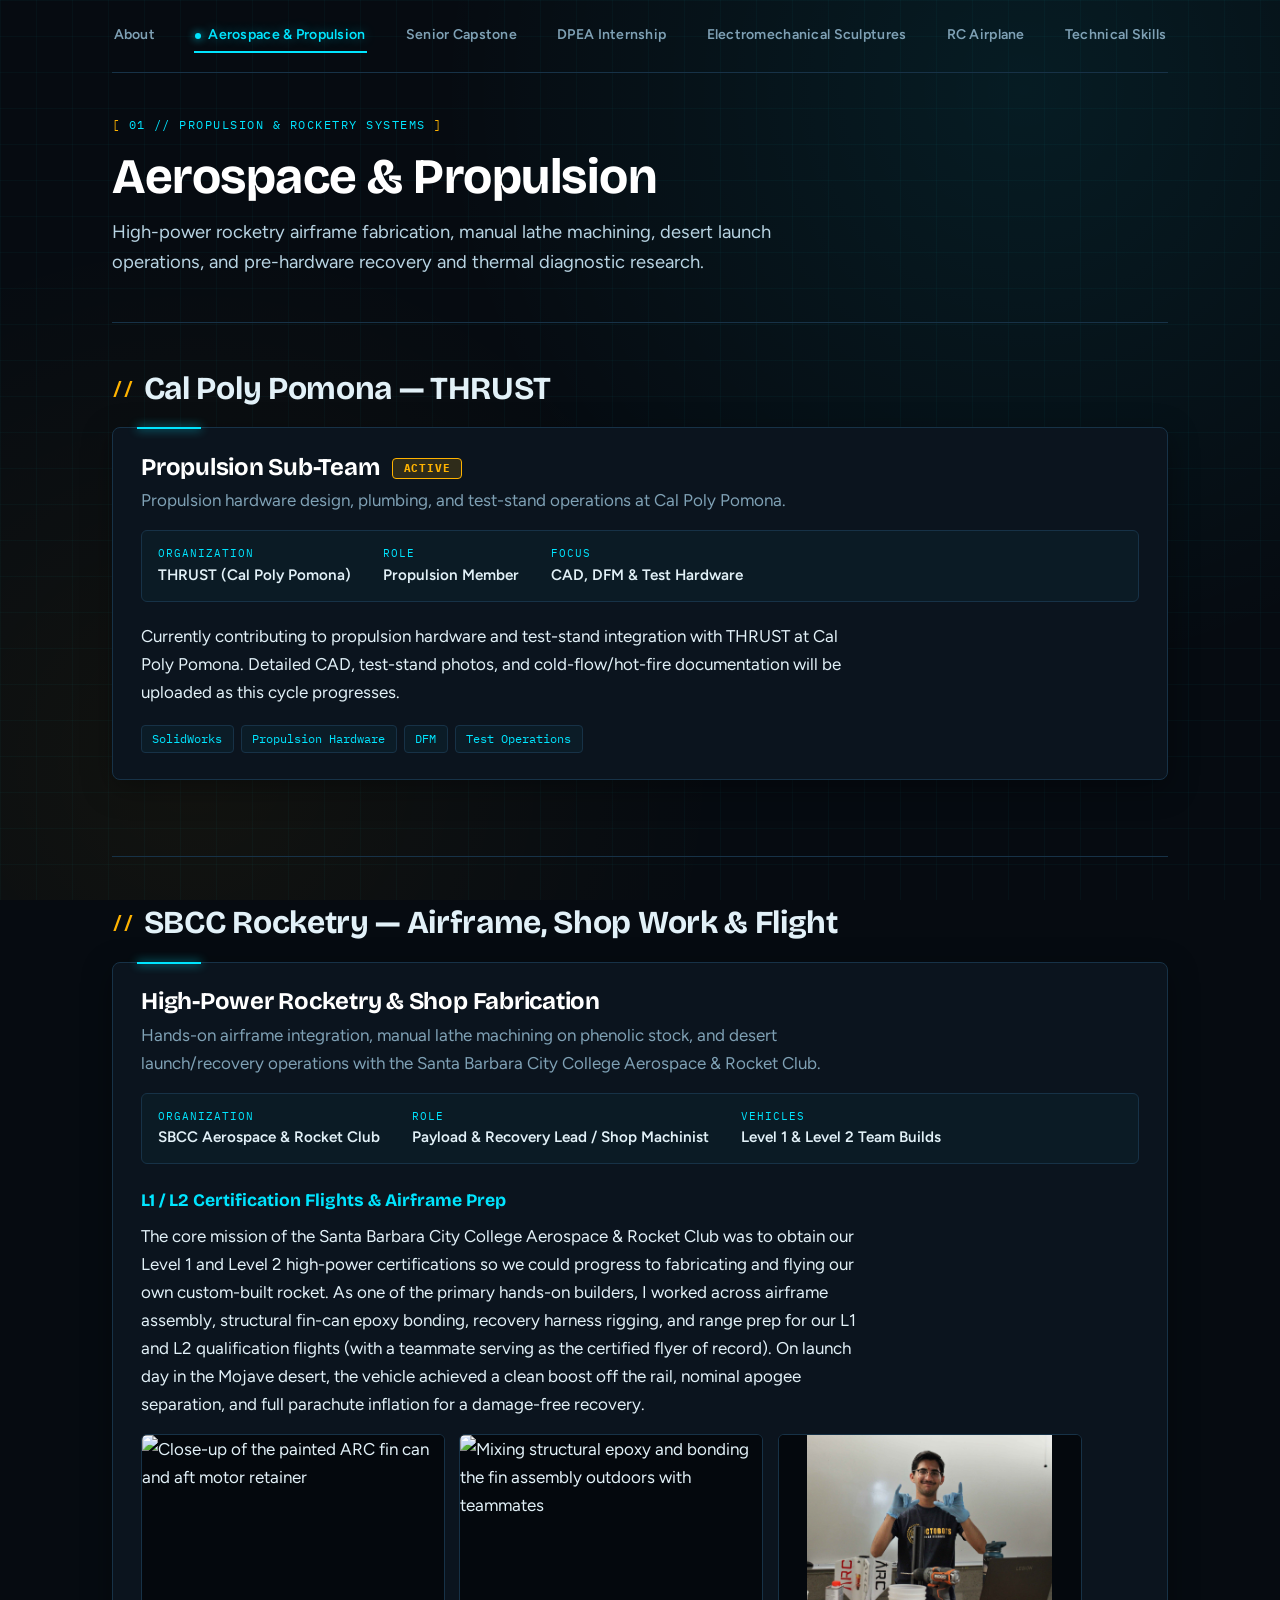
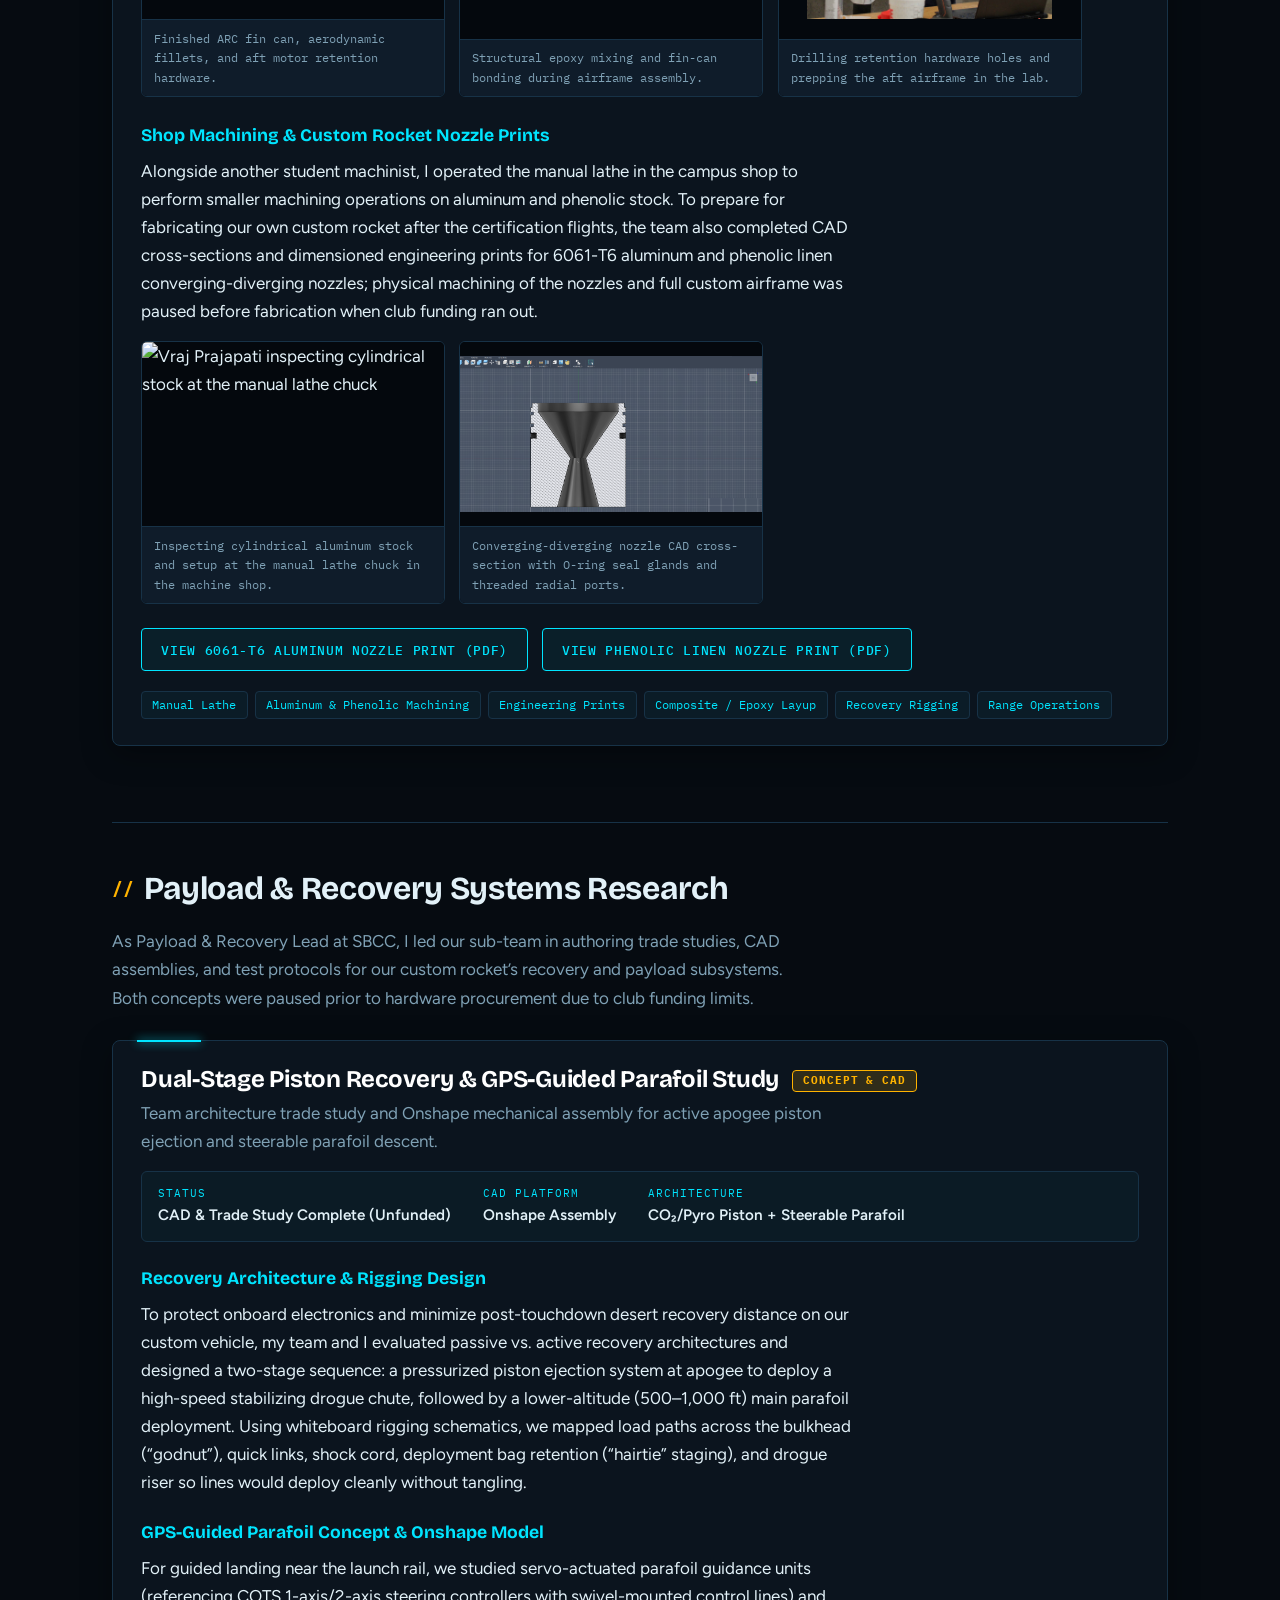
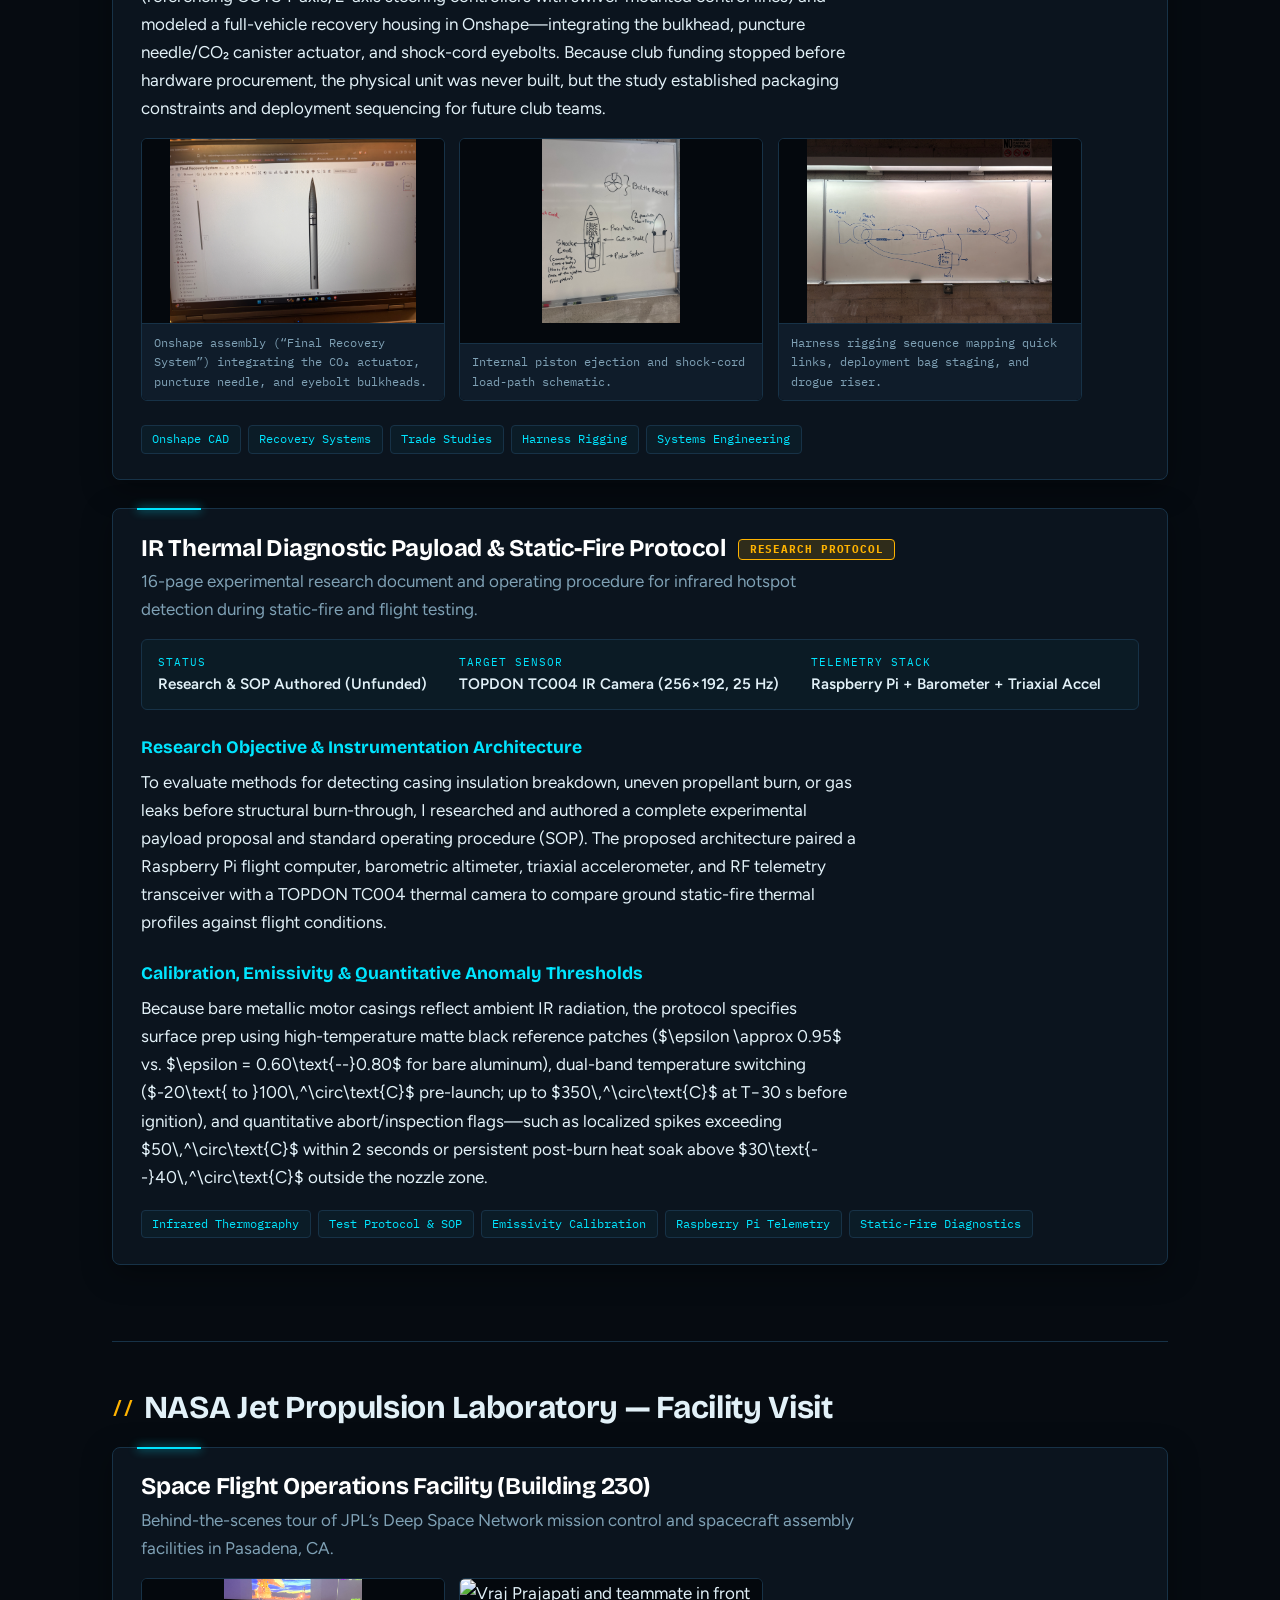
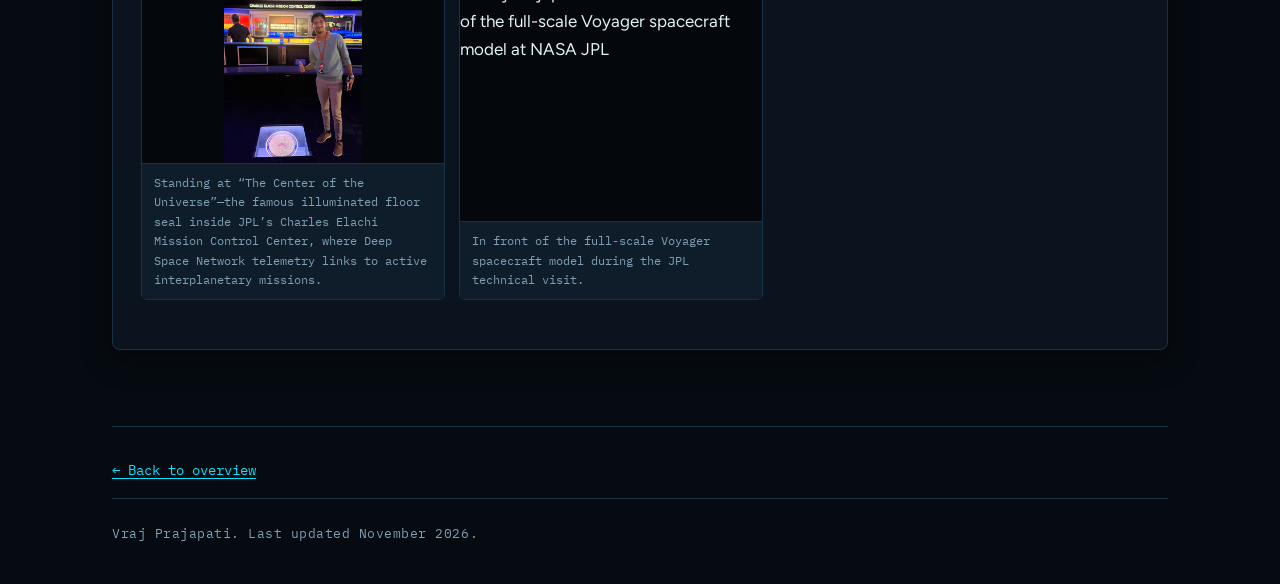
==== commit 304cc8c9: "Add files via upload" ====
--- a/aerospace.html
+++ b/aerospace.html
@@ -54,32 +54,15 @@
 
       <div class="shot-row">
         <figure>
-          <img src="images/aero-01-desert-recovery.jpg" alt="Recovered SBCC ARC rocket on the desert floor with deployed pink parachute and red nose cone" loading="lazy">
-          <figcaption>Post-flight ground recovery: SBCC ARC rocket intact on the dry lakebed following nominal apogee separation and parachute descent.</figcaption>
-        </figure>
-        <figure>
-          <video controls preload="metadata" playsinline>
-            <source src="images/aero-02-launch-video.mp4">
-          </video>
-          <figcaption>Range countdown, motor ignition, boost, and apogee parachute deployment.</figcaption>
-        </figure>
-        <figure>
-          <img src="images/aero-03-team-desert.jpg" alt="SBCC Rocketry team at the desert launch site holding the flight vehicle and flight card" loading="lazy">
-          <figcaption>Range safety sign-off and flight readiness check with the SBCC launch crew.</figcaption>
-        </figure>
-      </div>
-
-      <div class="shot-row">
-        <figure>
-          <img src="images/aero-04-fin-can.jpg" alt="Close-up of the painted ARC fin can and aft motor retainer" loading="lazy">
+          <img src="images/aero-04-fin-can.jpg" onerror="if(!this.dataset.tried){this.dataset.tried=1;this.src=this.src.replace('.jpg','.JPG');}" alt="Close-up of the painted ARC fin can and aft motor retainer" loading="lazy">
           <figcaption>Finished ARC fin can, aerodynamic fillets, and aft motor retention hardware.</figcaption>
         </figure>
         <figure>
-          <img src="images/aero-05-epoxy-prep.jpg" alt="Mixing structural epoxy and bonding the fin assembly outdoors with teammates" loading="lazy">
+          <img src="images/aero-05-epoxy-prep.jpg" onerror="if(!this.dataset.tried){this.dataset.tried=1;this.src=this.src.replace('.jpg','.JPG');}" alt="Mixing structural epoxy and bonding the fin assembly outdoors with teammates" loading="lazy">
           <figcaption>Structural epoxy mixing and fin-can bonding during airframe assembly.</figcaption>
         </figure>
         <figure>
-          <img src="images/aero-13-shop-build-prep.jpg" alt="Vraj Prajapati in the lab with drill, epoxy supplies, and the ARC rocket airframe" loading="lazy">
+          <img src="images/aero-13-shop-build-prep.jpg" onerror="if(!this.dataset.tried){this.dataset.tried=1;this.src=this.src.replace('.jpg','.JPG');}" alt="Vraj Prajapati in the lab with drill, epoxy supplies, and the ARC rocket airframe" loading="lazy">
           <figcaption>Drilling retention hardware holes and prepping the aft airframe in the lab.</figcaption>
         </figure>
       </div>
@@ -89,7 +72,7 @@
 
       <div class="shot-row">
         <figure>
-          <img src="images/aero-06-lathe-machining.jpg" alt="Vraj Prajapati inspecting cylindrical stock at the manual lathe chuck" loading="lazy">
+          <img src="images/aero-06-lathe-machining.jpg" onerror="if(!this.dataset.tried){this.dataset.tried=1;this.src=this.src.replace('.jpg','.JPG');}" alt="Vraj Prajapati inspecting cylindrical stock at the manual lathe chuck" loading="lazy">
           <figcaption>Inspecting cylindrical aluminum stock and setup at the manual lathe chuck in the machine shop.</figcaption>
         </figure>
         <figure>
@@ -137,15 +120,15 @@
 
       <div class="shot-row">
         <figure>
-          <img src="images/aero-11-onshape-recovery-cad.jpg" alt="Onshape CAD assembly titled Final Recovery System showing full rocket and recovery bay integration" loading="lazy">
+          <img src="images/aero-11-onshape-recovery-cad.jpg" onerror="if(!this.dataset.tried){this.dataset.tried=1;this.src=this.src.replace('.jpg','.JPG');}" alt="Onshape CAD assembly titled Final Recovery System showing full rocket and recovery bay integration" loading="lazy">
           <figcaption>Onshape assembly (&ldquo;Final Recovery System&rdquo;) integrating the CO&#8322; actuator, puncture needle, and eyebolt bulkheads.</figcaption>
         </figure>
         <figure>
-          <img src="images/aero-09-recovery-whiteboard-piston.jpg" alt="Whiteboard diagram of the piston ejection system, cut shell interface, shock cord, and parachute bay" loading="lazy">
+          <img src="images/aero-09-recovery-whiteboard-piston.jpg" onerror="if(!this.dataset.tried){this.dataset.tried=1;this.src=this.src.replace('.jpg','.JPG');}" alt="Whiteboard diagram of the piston ejection system, cut shell interface, shock cord, and parachute bay" loading="lazy">
           <figcaption>Internal piston ejection and shock-cord load-path schematic.</figcaption>
         </figure>
         <figure>
-          <img src="images/aero-10-recovery-whiteboard-rigging.jpg" alt="Whiteboard rigging diagram showing bulkhead, quick link, deployment bag, hairtie retention, and drogue riser" loading="lazy">
+          <img src="images/aero-10-recovery-whiteboard-rigging.jpg" onerror="if(!this.dataset.tried){this.dataset.tried=1;this.src=this.src.replace('.jpg','.JPG');}" alt="Whiteboard rigging diagram showing bulkhead, quick link, deployment bag, hairtie retention, and drogue riser" loading="lazy">
           <figcaption>Harness rigging sequence mapping quick links, deployment bag staging, and drogue riser.</figcaption>
         </figure>
       </div>
@@ -194,11 +177,11 @@
     <p class="tagline">Behind-the-scenes tour of JPL&rsquo;s Deep Space Network mission control and spacecraft assembly facilities in Pasadena, CA.</p>
     <div class="shot-row">
       <figure>
-        <img src="images/aero-14-jpl-center-of-universe.jpg" alt="Vraj Prajapati standing beside the illuminated JPL seal known as the Center of the Universe inside the Charles Elachi Mission Control Center" loading="lazy">
+        <img src="images/aero-14-jpl-center-of-universe.jpg" onerror="if(!this.dataset.tried){this.dataset.tried=1;this.src=this.src.replace('.jpg','.JPG');}" alt="Vraj Prajapati standing beside the illuminated JPL seal known as the Center of the Universe inside the Charles Elachi Mission Control Center" loading="lazy">
         <figcaption>Standing at &ldquo;The Center of the Universe&rdquo;&mdash;the famous illuminated floor seal inside JPL&rsquo;s Charles Elachi Mission Control Center, where Deep Space Network telemetry links to active interplanetary missions.</figcaption>
       </figure>
       <figure>
-        <img src="images/aero-15-jpl-voyager-model.jpg" alt="Vraj Prajapati and teammate in front of the full-scale Voyager spacecraft model at NASA JPL" loading="lazy">
+        <img src="images/aero-15-jpl-voyager-model.jpg" onerror="if(!this.dataset.tried){this.dataset.tried=1;this.src=this.src.replace('.jpg','.JPG');}" alt="Vraj Prajapati and teammate in front of the full-scale Voyager spacecraft model at NASA JPL" loading="lazy">
         <figcaption>In front of the full-scale Voyager spacecraft model during the JPL technical visit.</figcaption>
       </figure>
     </div>
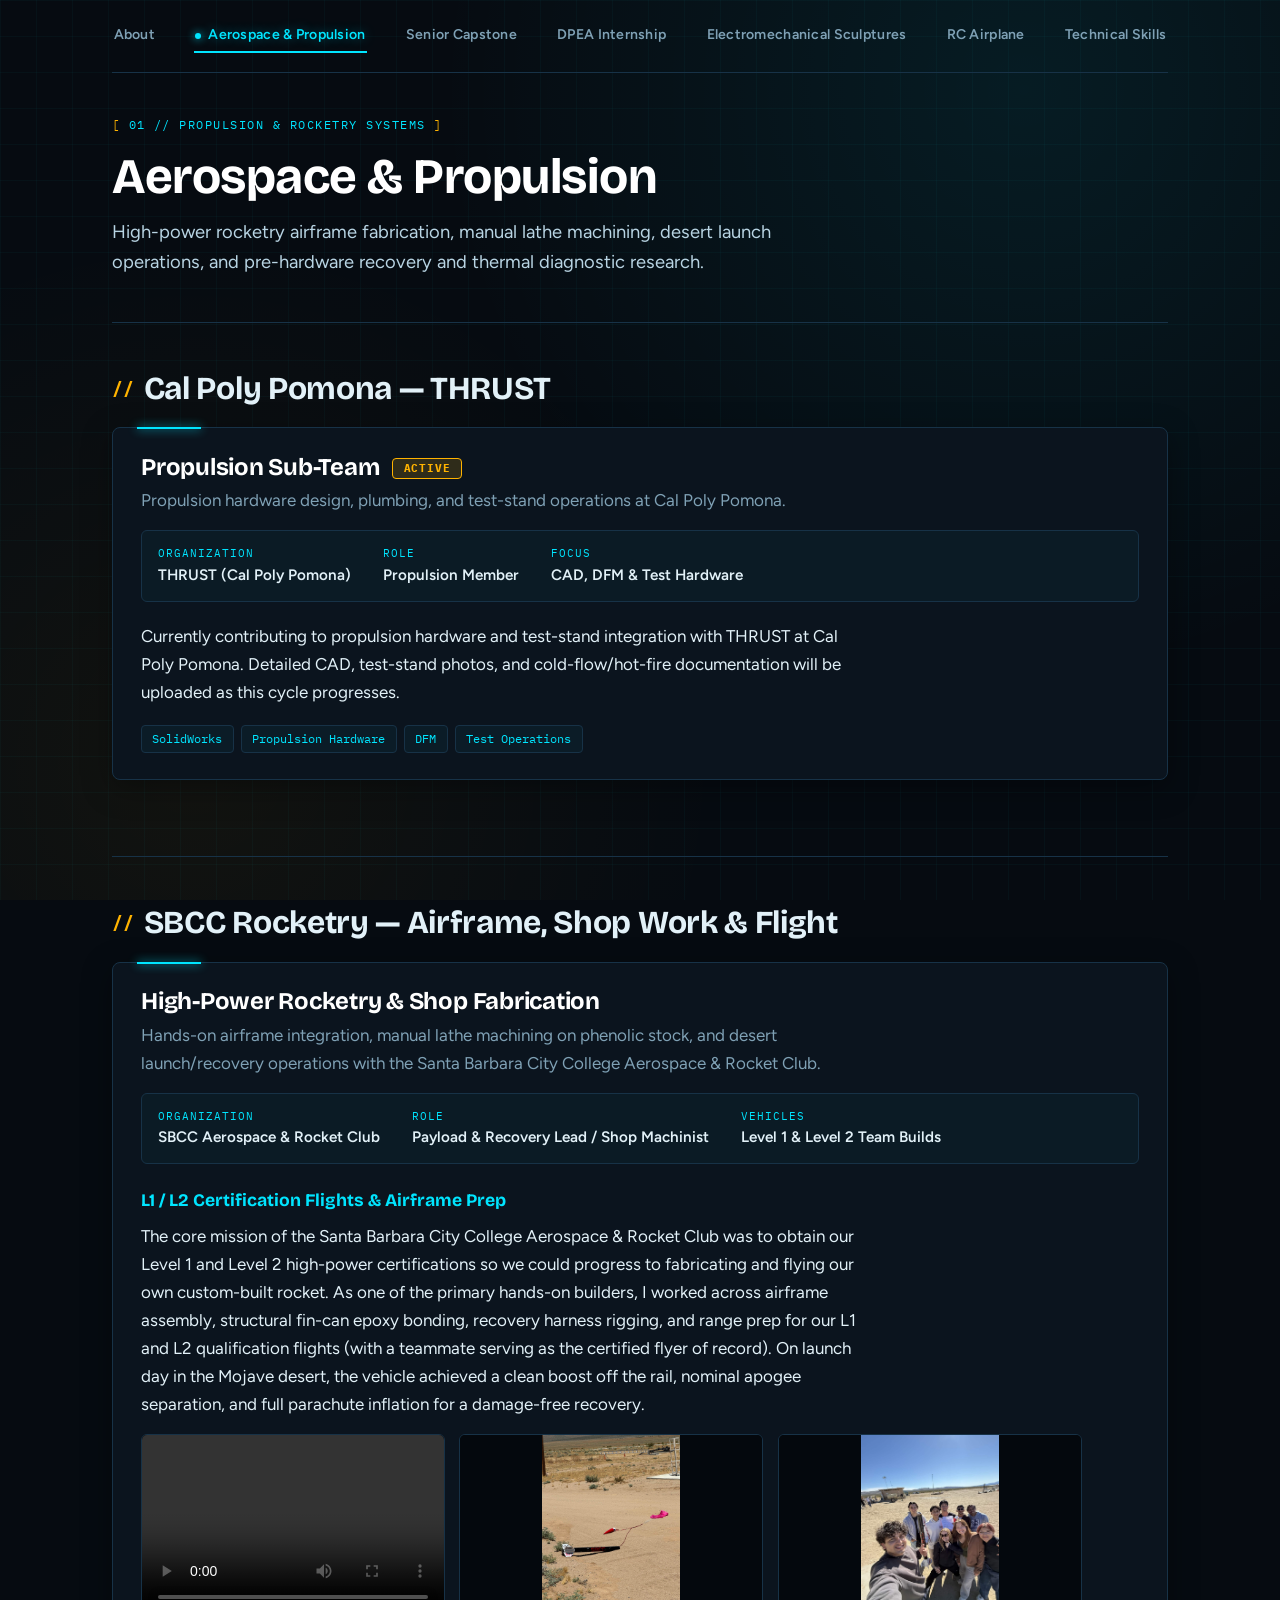
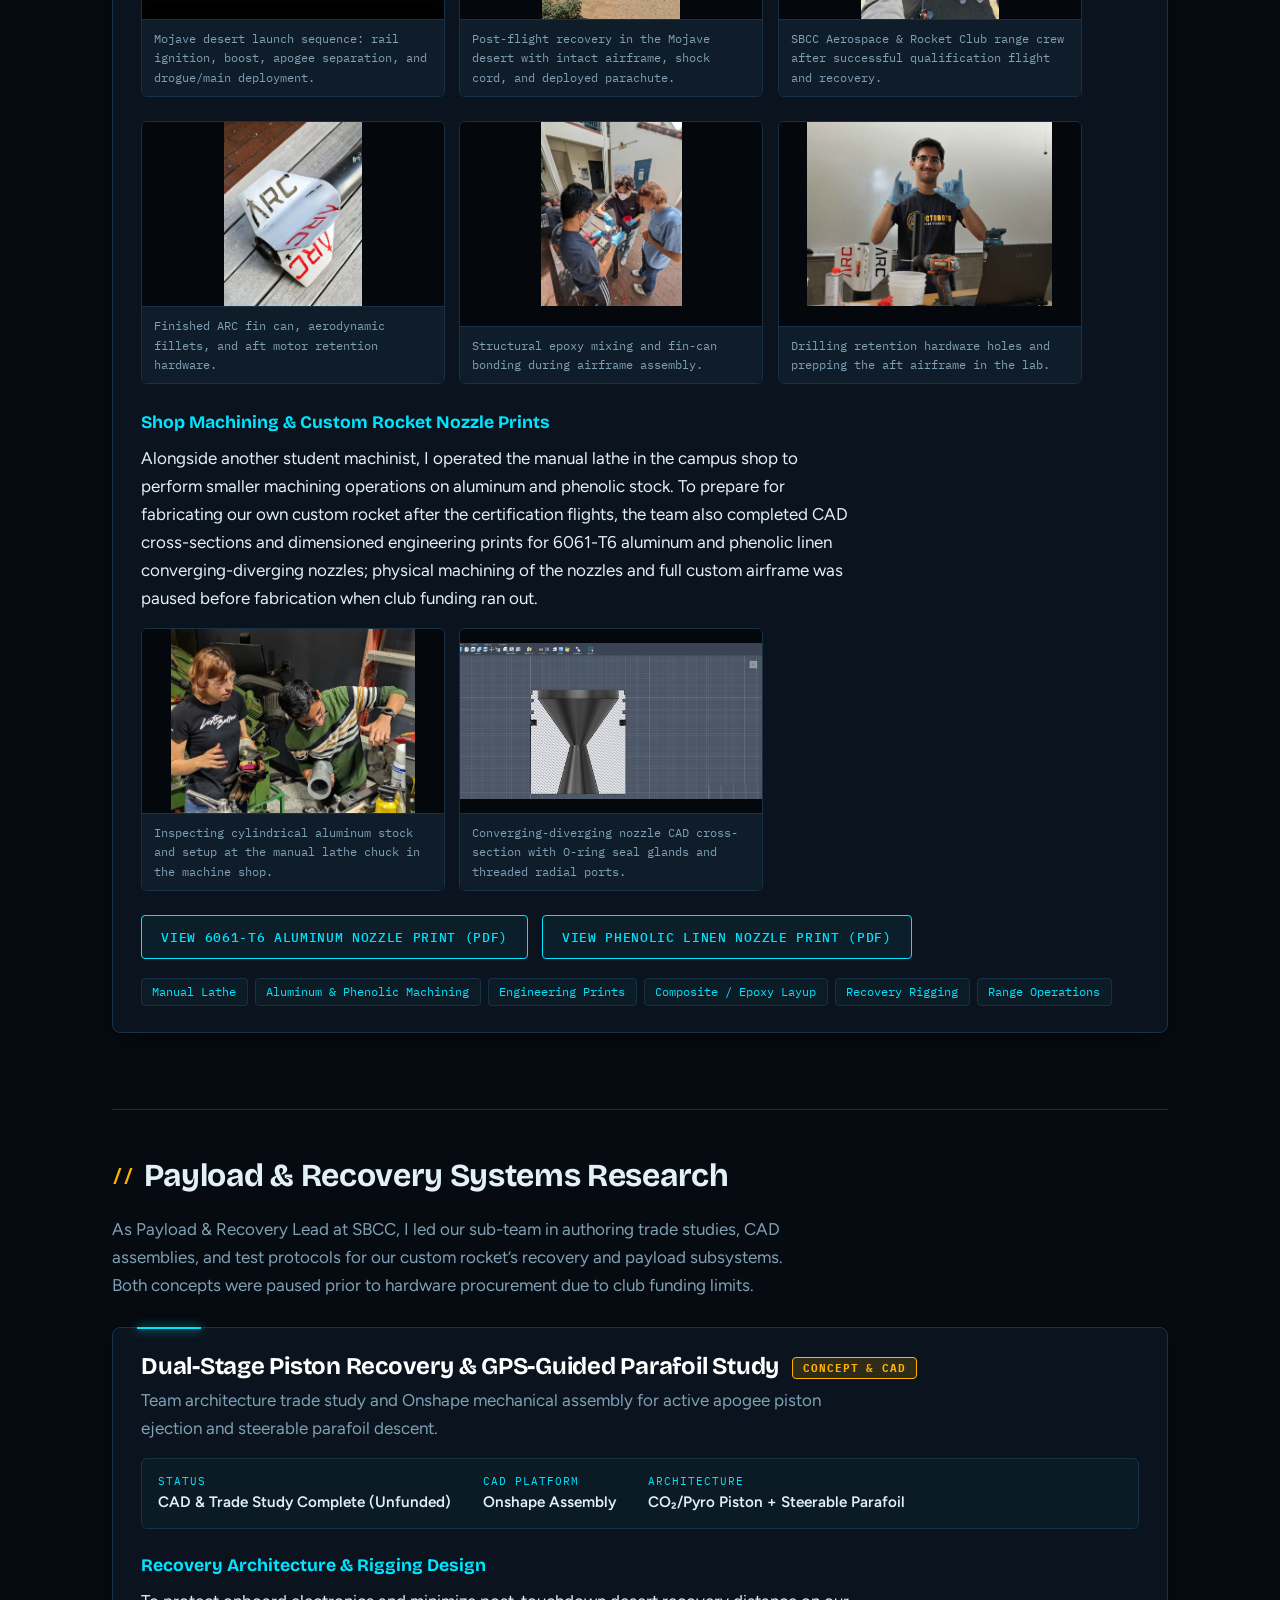
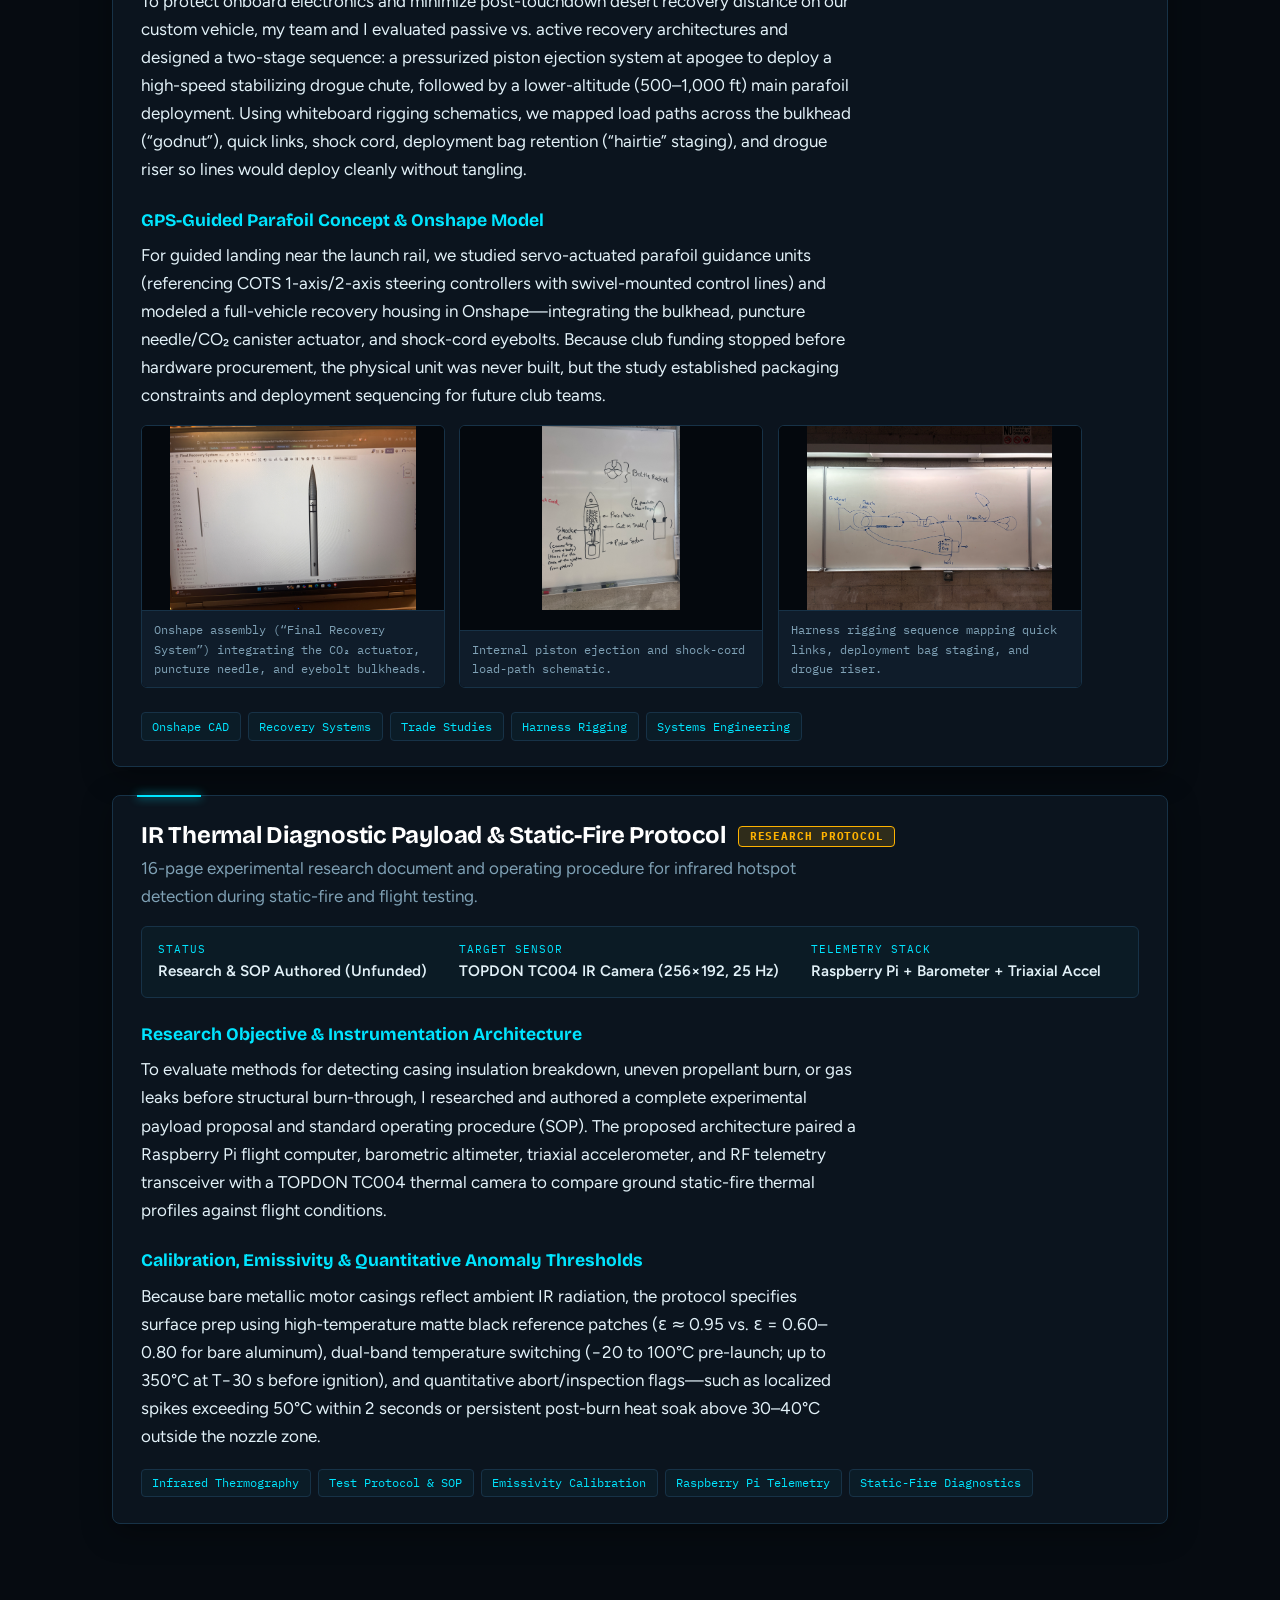
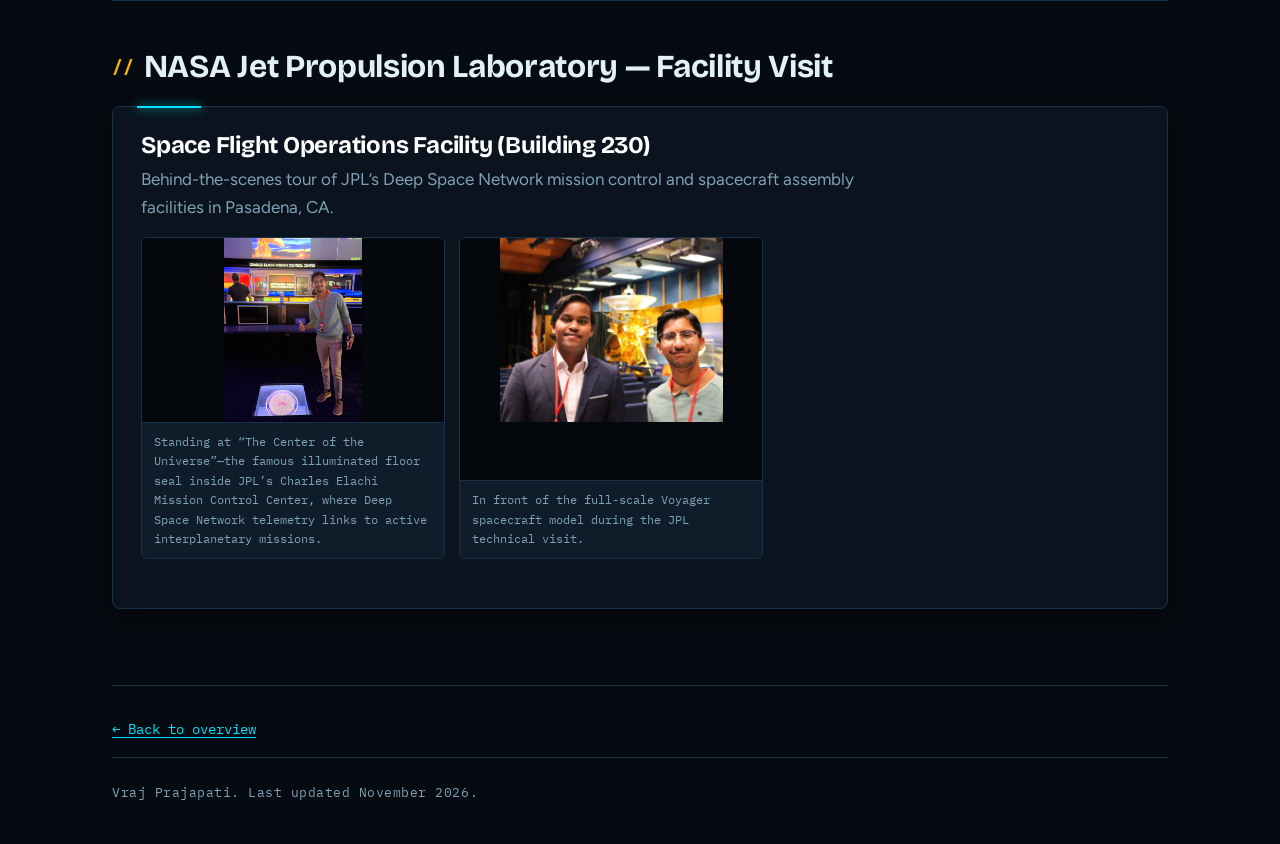
==== commit 311ba0e3: "Add files via upload" ====
--- a/aerospace.html
+++ b/aerospace.html
@@ -54,15 +54,33 @@
 
       <div class="shot-row">
         <figure>
-          <img src="images/aero-04-fin-can.jpg" onerror="if(!this.dataset.tried){this.dataset.tried=1;this.src=this.src.replace('.jpg','.JPG');}" alt="Close-up of the painted ARC fin can and aft motor retainer" loading="lazy">
+          <video controls preload="metadata" playsinline>
+            <source src="images/aero-02-launch-video.mp4" type="video/mp4">
+            Your browser does not support embedded video.
+          </video>
+          <figcaption>Mojave desert launch sequence: rail ignition, boost, apogee separation, and drogue/main deployment.</figcaption>
+        </figure>
+        <figure>
+          <img src="images/aero-01-desert-recovery.jpg" onerror="tryNextExt(this)" alt="Recovered ARC rocket on the Mojave desert floor with nosecone and pink parachute deployed" loading="lazy">
+          <figcaption>Post-flight recovery in the Mojave desert with intact airframe, shock cord, and deployed parachute.</figcaption>
+        </figure>
+        <figure>
+          <img src="images/aero-03-team-desert.jpg" onerror="tryNextExt(this)" alt="SBCC Aerospace and Rocket Club team on the desert launch range with the rocket and flight card" loading="lazy">
+          <figcaption>SBCC Aerospace &amp; Rocket Club range crew after successful qualification flight and recovery.</figcaption>
+        </figure>
+      </div>
+
+      <div class="shot-row">
+        <figure>
+          <img src="images/aero-04-fin-can.jpg" onerror="tryNextExt(this)" alt="Close-up of the painted ARC fin can and aft motor retainer" loading="lazy">
           <figcaption>Finished ARC fin can, aerodynamic fillets, and aft motor retention hardware.</figcaption>
         </figure>
         <figure>
-          <img src="images/aero-05-epoxy-prep.jpg" onerror="if(!this.dataset.tried){this.dataset.tried=1;this.src=this.src.replace('.jpg','.JPG');}" alt="Mixing structural epoxy and bonding the fin assembly outdoors with teammates" loading="lazy">
+          <img src="images/aero-05-epoxy-prep.jpg" onerror="tryNextExt(this)" alt="Mixing structural epoxy and bonding the fin assembly outdoors with teammates" loading="lazy">
           <figcaption>Structural epoxy mixing and fin-can bonding during airframe assembly.</figcaption>
         </figure>
         <figure>
-          <img src="images/aero-13-shop-build-prep.jpg" onerror="if(!this.dataset.tried){this.dataset.tried=1;this.src=this.src.replace('.jpg','.JPG');}" alt="Vraj Prajapati in the lab with drill, epoxy supplies, and the ARC rocket airframe" loading="lazy">
+          <img src="images/aero-13-shop-build-prep.jpg" onerror="tryNextExt(this)" alt="Vraj Prajapati in the lab with drill, epoxy supplies, and the ARC rocket airframe" loading="lazy">
           <figcaption>Drilling retention hardware holes and prepping the aft airframe in the lab.</figcaption>
         </figure>
       </div>
@@ -72,7 +90,7 @@
 
       <div class="shot-row">
         <figure>
-          <img src="images/aero-06-lathe-machining.jpg" onerror="if(!this.dataset.tried){this.dataset.tried=1;this.src=this.src.replace('.jpg','.JPG');}" alt="Vraj Prajapati inspecting cylindrical stock at the manual lathe chuck" loading="lazy">
+          <img src="images/aero-06-lathe-machining.jpg" onerror="tryNextExt(this)" alt="Vraj Prajapati inspecting cylindrical stock at the manual lathe chuck" loading="lazy">
           <figcaption>Inspecting cylindrical aluminum stock and setup at the manual lathe chuck in the machine shop.</figcaption>
         </figure>
         <figure>
@@ -120,15 +138,15 @@
 
       <div class="shot-row">
         <figure>
-          <img src="images/aero-11-onshape-recovery-cad.jpg" onerror="if(!this.dataset.tried){this.dataset.tried=1;this.src=this.src.replace('.jpg','.JPG');}" alt="Onshape CAD assembly titled Final Recovery System showing full rocket and recovery bay integration" loading="lazy">
+          <img src="images/aero-11-onshape-recovery-cad.jpg" onerror="tryNextExt(this)" alt="Onshape CAD assembly titled Final Recovery System showing full rocket and recovery bay integration" loading="lazy">
           <figcaption>Onshape assembly (&ldquo;Final Recovery System&rdquo;) integrating the CO&#8322; actuator, puncture needle, and eyebolt bulkheads.</figcaption>
         </figure>
         <figure>
-          <img src="images/aero-09-recovery-whiteboard-piston.jpg" onerror="if(!this.dataset.tried){this.dataset.tried=1;this.src=this.src.replace('.jpg','.JPG');}" alt="Whiteboard diagram of the piston ejection system, cut shell interface, shock cord, and parachute bay" loading="lazy">
+          <img src="images/aero-09-recovery-whiteboard-piston.jpg" onerror="tryNextExt(this)" alt="Whiteboard diagram of the piston ejection system, cut shell interface, shock cord, and parachute bay" loading="lazy">
           <figcaption>Internal piston ejection and shock-cord load-path schematic.</figcaption>
         </figure>
         <figure>
-          <img src="images/aero-10-recovery-whiteboard-rigging.jpg" onerror="if(!this.dataset.tried){this.dataset.tried=1;this.src=this.src.replace('.jpg','.JPG');}" alt="Whiteboard rigging diagram showing bulkhead, quick link, deployment bag, hairtie retention, and drogue riser" loading="lazy">
+          <img src="images/aero-10-recovery-whiteboard-rigging.jpg" onerror="tryNextExt(this)" alt="Whiteboard rigging diagram showing bulkhead, quick link, deployment bag, hairtie retention, and drogue riser" loading="lazy">
           <figcaption>Harness rigging sequence mapping quick links, deployment bag staging, and drogue riser.</figcaption>
         </figure>
       </div>
@@ -157,7 +175,7 @@
       <p>To evaluate methods for detecting casing insulation breakdown, uneven propellant burn, or gas leaks before structural burn-through, I researched and authored a complete experimental payload proposal and standard operating procedure (SOP). The proposed architecture paired a Raspberry Pi flight computer, barometric altimeter, triaxial accelerometer, and RF telemetry transceiver with a TOPDON TC004 thermal camera to compare ground static-fire thermal profiles against flight conditions.</p>
 
       <h4>Calibration, Emissivity &amp; Quantitative Anomaly Thresholds</h4>
-      <p>Because bare metallic motor casings reflect ambient IR radiation, the protocol specifies surface prep using high-temperature matte black reference patches ($\epsilon \approx 0.95$ vs. $\epsilon = 0.60\text{--}0.80$ for bare aluminum), dual-band temperature switching ($-20\text{ to }100\,^\circ\text{C}$ pre-launch; up to $350\,^\circ\text{C}$ at T&minus;30 s before ignition), and quantitative abort/inspection flags&mdash;such as localized spikes exceeding $50\,^\circ\text{C}$ within 2 seconds or persistent post-burn heat soak above $30\text{--}40\,^\circ\text{C}$ outside the nozzle zone.</p>
+      <p>Because bare metallic motor casings reflect ambient IR radiation, the protocol specifies surface prep using high-temperature matte black reference patches (&epsilon; &approx; 0.95 vs. &epsilon; = 0.60&ndash;0.80 for bare aluminum), dual-band temperature switching (&minus;20 to 100&deg;C pre-launch; up to 350&deg;C at T&minus;30 s before ignition), and quantitative abort/inspection flags&mdash;such as localized spikes exceeding 50&deg;C within 2 seconds or persistent post-burn heat soak above 30&ndash;40&deg;C outside the nozzle zone.</p>
     </div>
 
     <ul class="tools">
@@ -177,11 +195,11 @@
     <p class="tagline">Behind-the-scenes tour of JPL&rsquo;s Deep Space Network mission control and spacecraft assembly facilities in Pasadena, CA.</p>
     <div class="shot-row">
       <figure>
-        <img src="images/aero-14-jpl-center-of-universe.jpg" onerror="if(!this.dataset.tried){this.dataset.tried=1;this.src=this.src.replace('.jpg','.JPG');}" alt="Vraj Prajapati standing beside the illuminated JPL seal known as the Center of the Universe inside the Charles Elachi Mission Control Center" loading="lazy">
+        <img src="images/aero-14-jpl-center-of-universe.jpg" onerror="tryNextExt(this)" alt="Vraj Prajapati standing beside the illuminated JPL seal known as the Center of the Universe inside the Charles Elachi Mission Control Center" loading="lazy">
         <figcaption>Standing at &ldquo;The Center of the Universe&rdquo;&mdash;the famous illuminated floor seal inside JPL&rsquo;s Charles Elachi Mission Control Center, where Deep Space Network telemetry links to active interplanetary missions.</figcaption>
       </figure>
       <figure>
-        <img src="images/aero-15-jpl-voyager-model.jpg" onerror="if(!this.dataset.tried){this.dataset.tried=1;this.src=this.src.replace('.jpg','.JPG');}" alt="Vraj Prajapati and teammate in front of the full-scale Voyager spacecraft model at NASA JPL" loading="lazy">
+        <img src="images/aero-15-jpl-voyager-model.jpg" onerror="tryNextExt(this)" alt="Vraj Prajapati and teammate in front of the full-scale Voyager spacecraft model at NASA JPL" loading="lazy">
         <figcaption>In front of the full-scale Voyager spacecraft model during the JPL technical visit.</figcaption>
       </figure>
     </div>
@@ -197,6 +215,14 @@
   <img id="lightbox-img" src="" alt="">
 </div>
 <script>
+function tryNextExt(img) {
+  var exts = ['.JPG', '.jpeg', '.JPEG', '.png', '.PNG'];
+  var step = parseInt(img.dataset.step || '0', 10);
+  if (step < exts.length) {
+    img.dataset.step = step + 1;
+    img.src = img.src.replace(/\.[^.]+$/, exts[step]);
+  }
+}
 (function () {
   var overlay = document.getElementById('lightbox');
   var lbImg = document.getElementById('lightbox-img');
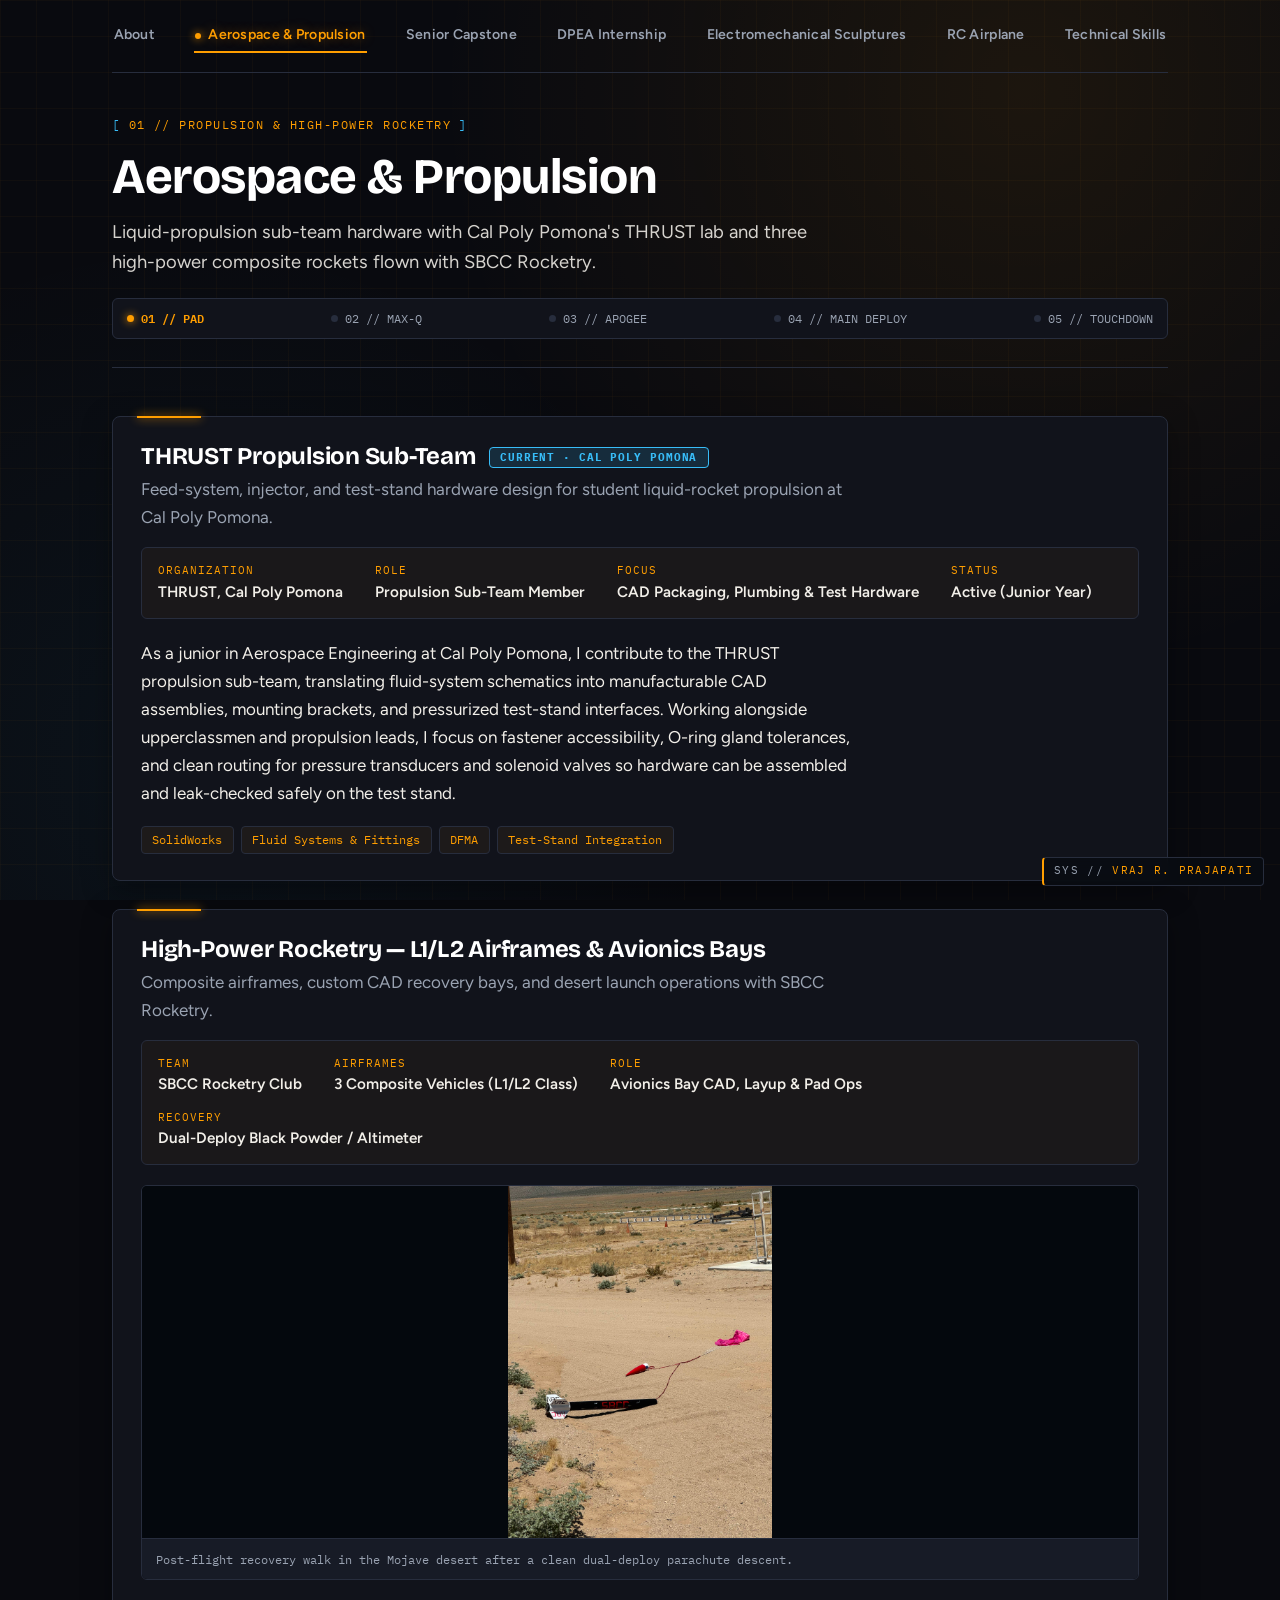
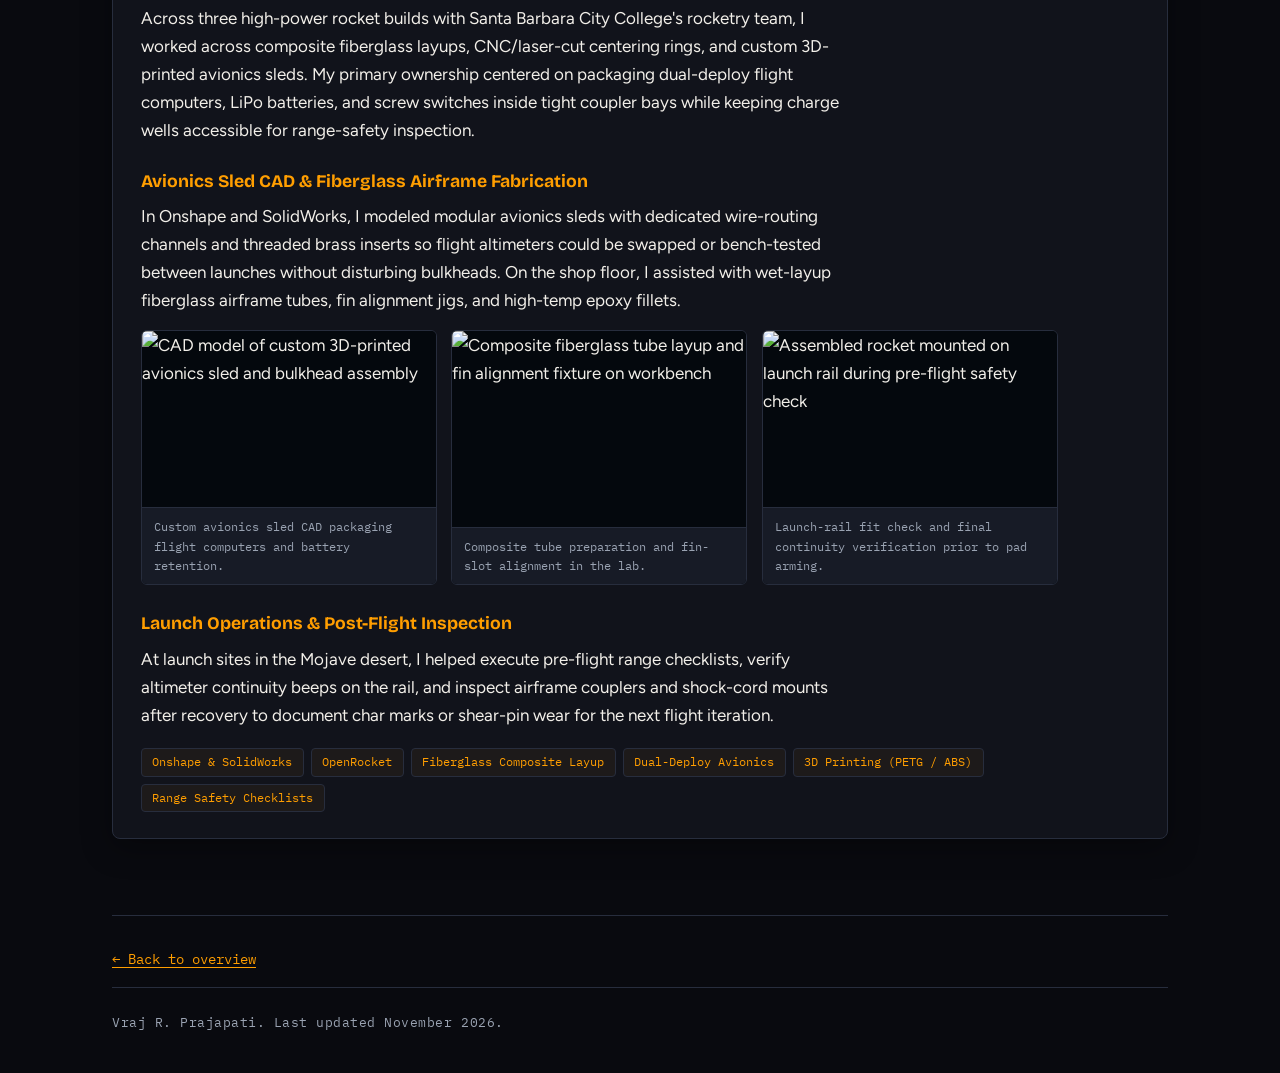
==== commit 0996447a: "Add files via upload" ====
--- a/aerospace.html
+++ b/aerospace.html
@@ -3,217 +3,9 @@
 <head>
 <meta charset="utf-8">
 <meta name="viewport" content="width=device-width, initial-scale=1, viewport-fit=cover">
-<title>Aerospace &amp; Propulsion — Vraj Prajapati</title>
+<title>Aerospace &amp; Propulsion &mdash; Vraj R. Prajapati</title>
 <link rel="stylesheet" href="https://fonts.googleapis.com/css2?family=Bricolage+Grotesque:opsz,wght@12..96,600;12..96,700&family=Figtree:wght@400;500;600&family=IBM+Plex+Mono:wght@500&display=swap">
 <link rel="stylesheet" href="styles.css">
-</head>
-<body>
-<div class="wrap">
-<nav aria-label="Pages"><a href="index.html">About</a><a href="aerospace.html" aria-current="page">Aerospace &amp; Propulsion</a><a href="capstone.html">Senior Capstone</a><a href="internship.html">DPEA Internship</a><a href="projects.html">Electromechanical Sculptures</a><a href="rc.html">RC Airplane</a><a href="skills.html">Technical Skills</a></nav>
-
-<header class="page-head">
-  <p class="eyebrow">01 // PROPULSION &amp; ROCKETRY SYSTEMS</p>
-  <h1>Aerospace &amp; Propulsion</h1>
-  <p class="lede">High-power rocketry airframe fabrication, manual lathe machining, desert launch operations, and pre-hardware recovery and thermal diagnostic research.</p>
-</header>
-
-<section id="thrust">
-  <h2>Cal Poly Pomona &mdash; THRUST</h2>
-  <article class="project">
-    <h3>Propulsion Sub-Team <span class="pill">Active</span></h3>
-    <p class="tagline">Propulsion hardware design, plumbing, and test-stand operations at Cal Poly Pomona.</p>
-    <dl class="spec">
-      <div><dt>Organization</dt><dd>THRUST (Cal Poly Pomona)</dd></div>
-      <div><dt>Role</dt><dd>Propulsion Member</dd></div>
-      <div><dt>Focus</dt><dd>CAD, DFM &amp; Test Hardware</dd></div>
-    </dl>
-    <p>Currently contributing to propulsion hardware and test-stand integration with THRUST at Cal Poly Pomona. Detailed CAD, test-stand photos, and cold-flow/hot-fire documentation will be uploaded as this cycle progresses.</p>
-    <ul class="tools">
-      <li>SolidWorks</li>
-      <li>Propulsion Hardware</li>
-      <li>DFM</li>
-      <li>Test Operations</li>
-    </ul>
-  </article>
-</section>
-
-<section id="sbcc-flight">
-  <h2>SBCC Rocketry &mdash; Airframe, Shop Work &amp; Flight</h2>
-  <article class="project">
-    <h3>High-Power Rocketry &amp; Shop Fabrication</h3>
-    <p class="tagline">Hands-on airframe integration, manual lathe machining on phenolic stock, and desert launch/recovery operations with the Santa Barbara City College Aerospace &amp; Rocket Club.</p>
-    <dl class="spec">
-      <div><dt>Organization</dt><dd>SBCC Aerospace &amp; Rocket Club</dd></div>
-      <div><dt>Role</dt><dd>Payload &amp; Recovery Lead / Shop Machinist</dd></div>
-      <div><dt>Vehicles</dt><dd>Level 1 &amp; Level 2 Team Builds</dd></div>
-    </dl>
-
-    <div class="proj-body">
-      <h4>L1 / L2 Certification Flights &amp; Airframe Prep</h4>
-      <p>The core mission of the Santa Barbara City College Aerospace &amp; Rocket Club was to obtain our Level 1 and Level 2 high-power certifications so we could progress to fabricating and flying our own custom-built rocket. As one of the primary hands-on builders, I worked across airframe assembly, structural fin-can epoxy bonding, recovery harness rigging, and range prep for our L1 and L2 qualification flights (with a teammate serving as the certified flyer of record). On launch day in the Mojave desert, the vehicle achieved a clean boost off the rail, nominal apogee separation, and full parachute inflation for a damage-free recovery.</p>
-
-      <div class="shot-row">
-        <figure>
-          <video controls preload="metadata" playsinline>
-            <source src="images/aero-02-launch-video.mp4" type="video/mp4">
-            Your browser does not support embedded video.
-          </video>
-          <figcaption>Mojave desert launch sequence: rail ignition, boost, apogee separation, and drogue/main deployment.</figcaption>
-        </figure>
-        <figure>
-          <img src="images/aero-01-desert-recovery.jpg" onerror="tryNextExt(this)" alt="Recovered ARC rocket on the Mojave desert floor with nosecone and pink parachute deployed" loading="lazy">
-          <figcaption>Post-flight recovery in the Mojave desert with intact airframe, shock cord, and deployed parachute.</figcaption>
-        </figure>
-        <figure>
-          <img src="images/aero-03-team-desert.jpg" onerror="tryNextExt(this)" alt="SBCC Aerospace and Rocket Club team on the desert launch range with the rocket and flight card" loading="lazy">
-          <figcaption>SBCC Aerospace &amp; Rocket Club range crew after successful qualification flight and recovery.</figcaption>
-        </figure>
-      </div>
-
-      <div class="shot-row">
-        <figure>
-          <img src="images/aero-04-fin-can.jpg" onerror="tryNextExt(this)" alt="Close-up of the painted ARC fin can and aft motor retainer" loading="lazy">
-          <figcaption>Finished ARC fin can, aerodynamic fillets, and aft motor retention hardware.</figcaption>
-        </figure>
-        <figure>
-          <img src="images/aero-05-epoxy-prep.jpg" onerror="tryNextExt(this)" alt="Mixing structural epoxy and bonding the fin assembly outdoors with teammates" loading="lazy">
-          <figcaption>Structural epoxy mixing and fin-can bonding during airframe assembly.</figcaption>
-        </figure>
-        <figure>
-          <img src="images/aero-13-shop-build-prep.jpg" onerror="tryNextExt(this)" alt="Vraj Prajapati in the lab with drill, epoxy supplies, and the ARC rocket airframe" loading="lazy">
-          <figcaption>Drilling retention hardware holes and prepping the aft airframe in the lab.</figcaption>
-        </figure>
-      </div>
-
-      <h4>Shop Machining &amp; Custom Rocket Nozzle Prints</h4>
-      <p>Alongside another student machinist, I operated the manual lathe in the campus shop to perform smaller machining operations on aluminum and phenolic stock. To prepare for fabricating our own custom rocket after the certification flights, the team also completed CAD cross-sections and dimensioned engineering prints for 6061-T6 aluminum and phenolic linen converging-diverging nozzles; physical machining of the nozzles and full custom airframe was paused before fabrication when club funding ran out.</p>
-
-      <div class="shot-row">
-        <figure>
-          <img src="images/aero-06-lathe-machining.jpg" onerror="tryNextExt(this)" alt="Vraj Prajapati inspecting cylindrical stock at the manual lathe chuck" loading="lazy">
-          <figcaption>Inspecting cylindrical aluminum stock and setup at the manual lathe chuck in the machine shop.</figcaption>
-        </figure>
-        <figure>
-          <img src="images/aero-07-nozzle-cad-section.PNG" alt="CAD cross-section of the converging-diverging nozzle showing internal contour, O-ring grooves, and threaded ports" loading="lazy">
-          <figcaption>Converging-diverging nozzle CAD cross-section with O-ring seal glands and threaded radial ports.</figcaption>
-        </figure>
-      </div>
-
-      <div class="links" style="margin-top:0.5rem;">
-        <a class="btn" href="images/aero-08a-aluminum-nozzle-print.pdf" target="_blank" rel="noopener">View 6061-T6 Aluminum Nozzle Print (PDF)</a>
-        <a class="btn" href="images/aero-08b-phenolic-nozzle-print.pdf" target="_blank" rel="noopener">View Phenolic Linen Nozzle Print (PDF)</a>
-      </div>
-    </div>
-
-    <ul class="tools">
-      <li>Manual Lathe</li>
-      <li>Aluminum &amp; Phenolic Machining</li>
-      <li>Engineering Prints</li>
-      <li>Composite / Epoxy Layup</li>
-      <li>Recovery Rigging</li>
-      <li>Range Operations</li>
-    </ul>
-  </article>
-</section>
-
-<section id="sbcc-research">
-  <h2>Payload &amp; Recovery Systems Research</h2>
-  <p class="sub">As Payload &amp; Recovery Lead at SBCC, I led our sub-team in authoring trade studies, CAD assemblies, and test protocols for our custom rocket&rsquo;s recovery and payload subsystems. Both concepts were paused prior to hardware procurement due to club funding limits.</p>
-
-  <article class="project">
-    <h3>Dual-Stage Piston Recovery &amp; GPS-Guided Parafoil Study <span class="pill">Concept &amp; CAD</span></h3>
-    <p class="tagline">Team architecture trade study and Onshape mechanical assembly for active apogee piston ejection and steerable parafoil descent.</p>
-    <dl class="spec">
-      <div><dt>Status</dt><dd>CAD &amp; Trade Study Complete (Unfunded)</dd></div>
-      <div><dt>CAD Platform</dt><dd>Onshape Assembly</dd></div>
-      <div><dt>Architecture</dt><dd>CO&#8322;/Pyro Piston + Steerable Parafoil</dd></div>
-    </dl>
-
-    <div class="proj-body">
-      <h4>Recovery Architecture &amp; Rigging Design</h4>
-      <p>To protect onboard electronics and minimize post-touchdown desert recovery distance on our custom vehicle, my team and I evaluated passive vs. active recovery architectures and designed a two-stage sequence: a pressurized piston ejection system at apogee to deploy a high-speed stabilizing drogue chute, followed by a lower-altitude (500&ndash;1,000 ft) main parafoil deployment. Using whiteboard rigging schematics, we mapped load paths across the bulkhead (&ldquo;godnut&rdquo;), quick links, shock cord, deployment bag retention (&ldquo;hairtie&rdquo; staging), and drogue riser so lines would deploy cleanly without tangling.</p>
-
-      <h4>GPS-Guided Parafoil Concept &amp; Onshape Model</h4>
-      <p>For guided landing near the launch rail, we studied servo-actuated parafoil guidance units (referencing COTS 1-axis/2-axis steering controllers with swivel-mounted control lines) and modeled a full-vehicle recovery housing in Onshape&mdash;integrating the bulkhead, puncture needle/CO&#8322; canister actuator, and shock-cord eyebolts. Because club funding stopped before hardware procurement, the physical unit was never built, but the study established packaging constraints and deployment sequencing for future club teams.</p>
-
-      <div class="shot-row">
-        <figure>
-          <img src="images/aero-11-onshape-recovery-cad.jpg" onerror="tryNextExt(this)" alt="Onshape CAD assembly titled Final Recovery System showing full rocket and recovery bay integration" loading="lazy">
-          <figcaption>Onshape assembly (&ldquo;Final Recovery System&rdquo;) integrating the CO&#8322; actuator, puncture needle, and eyebolt bulkheads.</figcaption>
-        </figure>
-        <figure>
-          <img src="images/aero-09-recovery-whiteboard-piston.jpg" onerror="tryNextExt(this)" alt="Whiteboard diagram of the piston ejection system, cut shell interface, shock cord, and parachute bay" loading="lazy">
-          <figcaption>Internal piston ejection and shock-cord load-path schematic.</figcaption>
-        </figure>
-        <figure>
-          <img src="images/aero-10-recovery-whiteboard-rigging.jpg" onerror="tryNextExt(this)" alt="Whiteboard rigging diagram showing bulkhead, quick link, deployment bag, hairtie retention, and drogue riser" loading="lazy">
-          <figcaption>Harness rigging sequence mapping quick links, deployment bag staging, and drogue riser.</figcaption>
-        </figure>
-      </div>
-    </div>
-
-    <ul class="tools">
-      <li>Onshape CAD</li>
-      <li>Recovery Systems</li>
-      <li>Trade Studies</li>
-      <li>Harness Rigging</li>
-      <li>Systems Engineering</li>
-    </ul>
-  </article>
-
-  <article class="project">
-    <h3>IR Thermal Diagnostic Payload &amp; Static-Fire Protocol <span class="pill">Research Protocol</span></h3>
-    <p class="tagline">16-page experimental research document and operating procedure for infrared hotspot detection during static-fire and flight testing.</p>
-    <dl class="spec">
-      <div><dt>Status</dt><dd>Research &amp; SOP Authored (Unfunded)</dd></div>
-      <div><dt>Target Sensor</dt><dd>TOPDON TC004 IR Camera (256&times;192, 25 Hz)</dd></div>
-      <div><dt>Telemetry Stack</dt><dd>Raspberry Pi + Barometer + Triaxial Accel</dd></div>
-    </dl>
-
-    <div class="proj-body">
-      <h4>Research Objective &amp; Instrumentation Architecture</h4>
-      <p>To evaluate methods for detecting casing insulation breakdown, uneven propellant burn, or gas leaks before structural burn-through, I researched and authored a complete experimental payload proposal and standard operating procedure (SOP). The proposed architecture paired a Raspberry Pi flight computer, barometric altimeter, triaxial accelerometer, and RF telemetry transceiver with a TOPDON TC004 thermal camera to compare ground static-fire thermal profiles against flight conditions.</p>
-
-      <h4>Calibration, Emissivity &amp; Quantitative Anomaly Thresholds</h4>
-      <p>Because bare metallic motor casings reflect ambient IR radiation, the protocol specifies surface prep using high-temperature matte black reference patches (&epsilon; &approx; 0.95 vs. &epsilon; = 0.60&ndash;0.80 for bare aluminum), dual-band temperature switching (&minus;20 to 100&deg;C pre-launch; up to 350&deg;C at T&minus;30 s before ignition), and quantitative abort/inspection flags&mdash;such as localized spikes exceeding 50&deg;C within 2 seconds or persistent post-burn heat soak above 30&ndash;40&deg;C outside the nozzle zone.</p>
-    </div>
-
-    <ul class="tools">
-      <li>Infrared Thermography</li>
-      <li>Test Protocol &amp; SOP</li>
-      <li>Emissivity Calibration</li>
-      <li>Raspberry Pi Telemetry</li>
-      <li>Static-Fire Diagnostics</li>
-    </ul>
-  </article>
-</section>
-
-<section id="jpl">
-  <h2>NASA Jet Propulsion Laboratory &mdash; Facility Visit</h2>
-  <article class="project">
-    <h3>Space Flight Operations Facility (Building 230)</h3>
-    <p class="tagline">Behind-the-scenes tour of JPL&rsquo;s Deep Space Network mission control and spacecraft assembly facilities in Pasadena, CA.</p>
-    <div class="shot-row">
-      <figure>
-        <img src="images/aero-14-jpl-center-of-universe.jpg" onerror="tryNextExt(this)" alt="Vraj Prajapati standing beside the illuminated JPL seal known as the Center of the Universe inside the Charles Elachi Mission Control Center" loading="lazy">
-        <figcaption>Standing at &ldquo;The Center of the Universe&rdquo;&mdash;the famous illuminated floor seal inside JPL&rsquo;s Charles Elachi Mission Control Center, where Deep Space Network telemetry links to active interplanetary missions.</figcaption>
-      </figure>
-      <figure>
-        <img src="images/aero-15-jpl-voyager-model.jpg" onerror="tryNextExt(this)" alt="Vraj Prajapati and teammate in front of the full-scale Voyager spacecraft model at NASA JPL" loading="lazy">
-        <figcaption>In front of the full-scale Voyager spacecraft model during the JPL technical visit.</figcaption>
-      </figure>
-    </div>
-  </article>
-</section>
-
-<p class="back"><a href="index.html">&larr; Back to overview</a></p>
-<footer>Vraj Prajapati. Last updated November 2026.</footer>
-</div>
-
-<div class="lightbox-overlay" id="lightbox" hidden>
-  <button class="lightbox-close" id="lightbox-close" aria-label="Close image">&times;</button>
-  <img id="lightbox-img" src="" alt="">
-</div>
 <script>
 function tryNextExt(img) {
   var exts = ['.JPG', '.jpeg', '.JPEG', '.png', '.PNG'];
@@ -223,24 +15,87 @@
     img.src = img.src.replace(/\.[^.]+$/, exts[step]);
   }
 }
-(function () {
-  var overlay = document.getElementById('lightbox');
-  var lbImg = document.getElementById('lightbox-img');
-  var closeBtn = document.getElementById('lightbox-close');
-  if (!overlay) return;
-  document.querySelectorAll('.hero-fig img, .shot-row img, .gallery img, .compare img').forEach(function (img) {
-    img.addEventListener('click', function () {
-      lbImg.src = img.src;
-      lbImg.alt = img.alt;
-      overlay.hidden = false;
-      closeBtn.hidden = false;
-    });
-  });
-  function close() { overlay.hidden = true; closeBtn.hidden = true; lbImg.src = ''; }
-  overlay.addEventListener('click', close);
-  closeBtn.addEventListener('click', close);
-  document.addEventListener('keydown', function (e) { if (e.key === 'Escape' && !overlay.hidden) close(); });
-})();
 </script>
+</head>
+<body data-palette="amber">
+<div class="wrap">
+<nav aria-label="Pages"><a href="index.html">About</a><a href="aerospace.html" aria-current="page">Aerospace &amp; Propulsion</a><a href="capstone.html">Senior Capstone</a><a href="internship.html">DPEA Internship</a><a href="projects.html">Electromechanical Sculptures</a><a href="rc.html">RC Airplane</a><a href="skills.html">Technical Skills</a></nav>
+
+<header class="page-head">
+  <p class="eyebrow">01 // PROPULSION &amp; HIGH-POWER ROCKETRY</p>
+  <h1>Aerospace &amp; Propulsion</h1>
+  <p class="lede">Liquid-propulsion sub-team hardware with Cal Poly Pomona's THRUST lab and three high-power composite rockets flown with SBCC Rocketry.</p>
+  <div class="trajectory-hud" aria-label="Scroll-linked flight profile">
+    <span class="traj-step active"><span class="dot"></span>01 // PAD</span>
+    <span class="traj-step"><span class="dot"></span>02 // MAX-Q</span>
+    <span class="traj-step"><span class="dot"></span>03 // APOGEE</span>
+    <span class="traj-step"><span class="dot"></span>04 // MAIN DEPLOY</span>
+    <span class="traj-step"><span class="dot"></span>05 // TOUCHDOWN</span>
+  </div>
+</header>
+
+<section>
+  <article class="project proj-body">
+    <h3>THRUST Propulsion Sub-Team <span class="pill">Current &middot; Cal Poly Pomona</span></h3>
+    <p class="tagline">Feed-system, injector, and test-stand hardware design for student liquid-rocket propulsion at Cal Poly Pomona.</p>
+    <dl class="spec">
+      <div><dt>Organization</dt><dd>THRUST, Cal Poly Pomona</dd></div>
+      <div><dt>Role</dt><dd>Propulsion Sub-Team Member</dd></div>
+      <div><dt>Focus</dt><dd>CAD Packaging, Plumbing &amp; Test Hardware</dd></div>
+      <div><dt>Status</dt><dd>Active (Junior Year)</dd></div>
+    </dl>
+    <p>As a junior in Aerospace Engineering at Cal Poly Pomona, I contribute to the THRUST propulsion sub-team, translating fluid-system schematics into manufacturable CAD assemblies, mounting brackets, and pressurized test-stand interfaces. Working alongside upperclassmen and propulsion leads, I focus on fastener accessibility, O-ring gland tolerances, and clean routing for pressure transducers and solenoid valves so hardware can be assembled and leak-checked safely on the test stand.</p>
+    <ul class="tools">
+      <li>SolidWorks</li>
+      <li>Fluid Systems &amp; Fittings</li>
+      <li>DFMA</li>
+      <li>Test-Stand Integration</li>
+    </ul>
+  </article>
+
+  <article class="project proj-body">
+    <h3>High-Power Rocketry &mdash; L1/L2 Airframes &amp; Avionics Bays</h3>
+    <p class="tagline">Composite airframes, custom CAD recovery bays, and desert launch operations with SBCC Rocketry.</p>
+    <dl class="spec">
+      <div><dt>Team</dt><dd>SBCC Rocketry Club</dd></div>
+      <div><dt>Airframes</dt><dd>3 Composite Vehicles (L1/L2 Class)</dd></div>
+      <div><dt>Role</dt><dd>Avionics Bay CAD, Layup &amp; Pad Ops</dd></div>
+      <div><dt>Recovery</dt><dd>Dual-Deploy Black Powder / Altimeter</dd></div>
+    </dl>
+
+    <figure class="hero-fig">
+      <img src="images/aero-01-desert-recovery.jpg" onerror="tryNextExt(this)" alt="Team recovering high-power composite rocket in the Mojave desert after successful parachute descent" loading="lazy">
+      <figcaption>Post-flight recovery walk in the Mojave desert after a clean dual-deploy parachute descent.</figcaption>
+    </figure>
+
+    <p>Across three high-power rocket builds with Santa Barbara City College's rocketry team, I worked across composite fiberglass layups, CNC/laser-cut centering rings, and custom 3D-printed avionics sleds. My primary ownership centered on packaging dual-deploy flight computers, LiPo batteries, and screw switches inside tight coupler bays while keeping charge wells accessible for range-safety inspection.</p>
+
+    <h4>Avionics Sled CAD &amp; Fiberglass Airframe Fabrication</h4>
+    <p>In Onshape and SolidWorks, I modeled modular avionics sleds with dedicated wire-routing channels and threaded brass inserts so flight altimeters could be swapped or bench-tested between launches without disturbing bulkheads. On the shop floor, I assisted with wet-layup fiberglass airframe tubes, fin alignment jigs, and high-temp epoxy fillets.</p>
+    <div class="shot-row">
+      <figure><img src="images/aero-02-avionics-cad.jpg" onerror="tryNextExt(this)" alt="CAD model of custom 3D-printed avionics sled and bulkhead assembly" loading="lazy"><figcaption>Custom avionics sled CAD packaging flight computers and battery retention.</figcaption></figure>
+      <figure><img src="images/aero-03-fiberglass-layup.jpg" onerror="tryNextExt(this)" alt="Composite fiberglass tube layup and fin alignment fixture on workbench" loading="lazy"><figcaption>Composite tube preparation and fin-slot alignment in the lab.</figcaption></figure>
+      <figure><img src="images/aero-04-rail-integration.jpg" onerror="tryNextExt(this)" alt="Assembled rocket mounted on launch rail during pre-flight safety check" loading="lazy"><figcaption>Launch-rail fit check and final continuity verification prior to pad arming.</figcaption></figure>
+    </div>
+
+    <h4>Launch Operations &amp; Post-Flight Inspection</h4>
+    <p>At launch sites in the Mojave desert, I helped execute pre-flight range checklists, verify altimeter continuity beeps on the rail, and inspect airframe couplers and shock-cord mounts after recovery to document char marks or shear-pin wear for the next flight iteration.</p>
+
+    <ul class="tools">
+      <li>Onshape &amp; SolidWorks</li>
+      <li>OpenRocket</li>
+      <li>Fiberglass Composite Layup</li>
+      <li>Dual-Deploy Avionics</li>
+      <li>3D Printing (PETG / ABS)</li>
+      <li>Range Safety Checklists</li>
+    </ul>
+  </article>
+</section>
+
+<p class="back"><a href="index.html">&larr; Back to overview</a></p>
+<footer>Vraj R. Prajapati. Last updated November 2026.</footer>
+</div>
+<script src="lightbox.js" defer></script>
+<script src="hud.js" defer></script>
 </body>
 </html>
--- a/styles.css
+++ b/styles.css
@@ -1,6 +1,6 @@
-/* Layout concept: J.A.R.V.I.S. / Stark Industries Aerospace HUD telemetry interface.
-   Dark tactical blueprint background, glowing cyan reticles, amber status highlights, and crisp engineering legibility. */
-:root {
+/* Aerospace & Mechanical Telemetry HUD — Vraj R. Prajapati */
+:root,
+body[data-palette="cyan"] {
   --bg: #060B11;
   --surface: #0B141E;
   --surface-elevated: #0F1C2A;
@@ -8,15 +8,34 @@
   --muted: #7FA1B5;
   --line: #173247;
   --accent: #00E5FF;
+  --accent-rgb: 0, 229, 255;
   --accent-dim: rgba(0, 229, 255, 0.12);
   --pop: #FFB300;
+  --pop-rgb: 255, 179, 0;
   --pop-dim: rgba(255, 179, 0, 0.15);
+  --btn-ink: #04090E;
   --display: "Bricolage Grotesque", "Segoe UI", system-ui, sans-serif;
   --body: "Figtree", "Segoe UI", system-ui, sans-serif;
   --mono: "IBM Plex Mono", ui-monospace, Menlo, monospace;
   color-scheme: dark;
 }
 
+body[data-palette="amber"] {
+  --bg: #090A0F;
+  --surface: #11131B;
+  --surface-elevated: #171B26;
+  --ink: #F2EFE9;
+  --muted: #9AA3B2;
+  --line: #272D3D;
+  --accent: #FF9E00;
+  --accent-rgb: 255, 158, 0;
+  --accent-dim: rgba(255, 158, 0, 0.12);
+  --pop: #38BDF8;
+  --pop-rgb: 56, 189, 248;
+  --pop-dim: rgba(56, 189, 248, 0.15);
+  --btn-ink: #090A0F;
+}
+
 * { box-sizing: border-box; }
 html { scroll-behavior: smooth; }
 
@@ -24,10 +43,10 @@
   margin: 0;
   background-color: var(--bg);
   background-image:
-    radial-gradient(circle at 80% 10%, rgba(0, 229, 255, 0.08) 0%, transparent 45%),
-    radial-gradient(circle at 15% 85%, rgba(255, 179, 0, 0.05) 0%, transparent 40%),
-    linear-gradient(rgba(0, 229, 255, 0.03) 1px, transparent 1px),
-    linear-gradient(90deg, rgba(0, 229, 255, 0.03) 1px, transparent 1px);
+    radial-gradient(circle at 80% 10%, rgba(var(--accent-rgb), 0.08) 0%, transparent 45%),
+    radial-gradient(circle at 15% 85%, rgba(var(--pop-rgb), 0.05) 0%, transparent 40%),
+    linear-gradient(rgba(var(--accent-rgb), 0.03) 1px, transparent 1px),
+    linear-gradient(90deg, rgba(var(--accent-rgb), 0.03) 1px, transparent 1px);
   background-size: 100% 100%, 100% 100%, 36px 36px, 36px 36px;
   background-attachment: fixed;
   color: var(--ink);
@@ -36,16 +55,50 @@
   line-height: 1.65;
   padding-left: max(16px, env(safe-area-inset-left, 0px));
   padding-right: max(16px, env(safe-area-inset-right, 0px));
-}
-
-.wrap { max-width: 66rem; margin: 0 auto; }
+  transition: background-color 0.25s ease;
+}
+
+.wrap { max-width: 66rem; margin: 0 auto; position: relative; }
 
 a { color: var(--accent); text-underline-offset: 3px; transition: color 0.2s ease, text-shadow 0.2s ease; }
-a:hover { color: #7DF3FF; text-shadow: 0 0 10px rgba(0, 229, 255, 0.45); }
+a:hover { color: var(--ink); text-shadow: 0 0 10px rgba(var(--accent-rgb), 0.45); }
 a:focus-visible, summary:focus-visible, button:focus-visible { outline: 2px solid var(--pop); outline-offset: 3px; border-radius: 2px; }
 
 h1, h2, h3 { font-family: var(--display); line-height: 1.15; text-wrap: balance; margin: 0; letter-spacing: -0.01em; }
 p { margin: 0 0 1rem; max-width: 65ch; }
+
+/* Global Scroll-Depth Bar & Corner Signature Stamp */
+.hud-scroll-bar {
+  position: fixed;
+  top: 0;
+  left: 0;
+  height: 2px;
+  width: 0%;
+  background: linear-gradient(90deg, var(--pop), var(--accent));
+  box-shadow: 0 0 10px rgba(var(--accent-rgb), 0.65);
+  z-index: 950;
+  pointer-events: none;
+}
+
+.hud-corner-stamp {
+  position: fixed;
+  right: 1rem;
+  bottom: 0.9rem;
+  font-family: var(--mono);
+  font-size: 0.68rem;
+  letter-spacing: 0.12em;
+  color: var(--muted);
+  background: rgba(9, 12, 18, 0.85);
+  border: 1px solid var(--line);
+  border-left: 2px solid var(--accent);
+  padding: 0.28rem 0.6rem;
+  border-radius: 4px;
+  z-index: 800;
+  pointer-events: none;
+  backdrop-filter: blur(6px);
+}
+.hud-corner-stamp span { color: var(--accent); }
+@media (max-width: 56rem) { .hud-corner-stamp { display: none; } }
 
 /* HUD Navigation Bar */
 nav {
@@ -71,7 +124,7 @@
 nav a[aria-current="page"] {
   color: var(--accent);
   border-bottom-color: var(--accent);
-  text-shadow: 0 0 12px rgba(0, 229, 255, 0.4);
+  text-shadow: 0 0 12px rgba(var(--accent-rgb), 0.4);
 }
 nav a[aria-current="page"]::before {
   content: "";
@@ -85,12 +138,32 @@
   vertical-align: middle;
 }
 
-/* Hero Telemetry Panel */
+/* Hero Telemetry Panel (Home) */
 .hero {
   position: relative;
   padding-block: 3rem 3.25rem;
   border-bottom: 1px solid var(--line);
-}
+  overflow: hidden;
+}
+.hero-content { position: relative; z-index: 2; }
+.hero-reticle {
+  position: absolute;
+  right: -2rem;
+  top: 50%;
+  transform: translateY(-50%);
+  width: 22rem;
+  height: 22rem;
+  color: var(--accent);
+  opacity: 0.18;
+  pointer-events: none;
+  z-index: 1;
+}
+.hero-reticle .orbit-cw { transform-origin: 150px 150px; animation: spin-cw 48s linear infinite; }
+.hero-reticle .orbit-ccw { transform-origin: 150px 150px; animation: spin-ccw 32s linear infinite; }
+@keyframes spin-cw { to { transform: rotate(360deg); } }
+@keyframes spin-ccw { to { transform: rotate(-360deg); } }
+@media (max-width: 48rem) { .hero-reticle { width: 15rem; height: 15rem; opacity: 0.11; right: -3rem; } }
+
 .eyebrow {
   font-family: var(--mono);
   font-size: 0.78rem;
@@ -108,11 +181,11 @@
 .hero h1 mark {
   background: transparent;
   color: var(--accent);
-  text-shadow: 0 0 22px rgba(0, 229, 255, 0.35);
+  text-shadow: 0 0 22px rgba(var(--accent-rgb), 0.35);
   border-bottom: 2px solid var(--pop);
   padding: 0 0.08em;
 }
-.lede { font-size: 1.15rem; color: #B8D4E3; max-width: 44rem; }
+.lede { font-size: 1.15rem; color: var(--ink); opacity: 0.88; max-width: 44rem; }
 
 /* Tactical HUD Buttons */
 .links { display: flex; flex-wrap: wrap; gap: 0.85rem; margin-top: 1.75rem; }
@@ -124,7 +197,7 @@
   border-radius: 4px;
   border: 1px solid var(--accent);
   color: var(--accent);
-  background: rgba(0, 229, 255, 0.05);
+  background: rgba(var(--accent-rgb), 0.05);
   font-family: var(--mono);
   font-weight: 500;
   font-size: 0.84rem;
@@ -135,21 +208,21 @@
   transition: all 0.2s ease;
 }
 .btn:hover {
-  background: rgba(0, 229, 255, 0.16);
-  box-shadow: 0 0 16px rgba(0, 229, 255, 0.3);
+  background: rgba(var(--accent-rgb), 0.16);
+  box-shadow: 0 0 16px rgba(var(--accent-rgb), 0.3);
   color: #FFFFFF;
   text-shadow: none;
 }
 .btn.fill {
   background: var(--accent);
-  color: #04090E;
+  color: var(--btn-ink);
   font-weight: 600;
-  box-shadow: 0 0 14px rgba(0, 229, 255, 0.25);
+  box-shadow: 0 0 14px rgba(var(--accent-rgb), 0.25);
 }
 .btn.fill:hover {
-  background: #5CEFFF;
-  box-shadow: 0 0 22px rgba(0, 229, 255, 0.5);
-  color: #04090E;
+  filter: brightness(1.12);
+  box-shadow: 0 0 22px rgba(var(--accent-rgb), 0.5);
+  color: var(--btn-ink);
 }
 .btn[aria-disabled="true"] { opacity: 0.45; cursor: not-allowed; }
 
@@ -170,28 +243,8 @@
 .sub { color: var(--muted); max-width: 42rem; margin-bottom: 1.75rem; }
 
 /* About Grid */
-.about-grid { display: grid; grid-template-columns: 1fr; gap: 1.5rem 3rem; }
-@media (min-width: 52rem) { .about-grid { grid-template-columns: 1.4fr 1fr; } }
-.facts { display: grid; gap: 0.9rem; align-content: start; }
-.fact {
-  position: relative;
-  background: linear-gradient(135deg, var(--surface) 0%, var(--surface-elevated) 100%);
-  border: 1px solid var(--line);
-  border-left: 3px solid var(--accent);
-  border-radius: 6px;
-  padding: 0.95rem 1.15rem;
-  box-shadow: inset 0 0 20px rgba(0, 229, 255, 0.02);
-}
-.fact b {
-  display: block;
-  font-family: var(--mono);
-  font-size: 0.72rem;
-  letter-spacing: 0.1em;
-  text-transform: uppercase;
-  color: var(--pop);
-  font-weight: 500;
-  margin-bottom: 0.25rem;
-}
+.about-grid { display: grid; grid-template-columns: 1fr; gap: 1.5rem 3rem; align-items: start; }
+@media (min-width: 52rem) { .about-grid { grid-template-columns: 1.45fr 1fr; } }
 
 /* HUD Project Cards & Targeting Reticles */
 .explore { display: grid; grid-template-columns: repeat(auto-fit, minmax(17.5rem, 1fr)); gap: 1.1rem; }
@@ -215,7 +268,7 @@
   border-color: var(--accent);
   border-style: solid;
   opacity: 0.45;
-  transition: opacity 0.2s ease, width 0.2s ease, height 0.2s ease;
+  transition: opacity 0.2s ease, width 0.2s ease, height 0.2s ease, border-color 0.2s ease;
 }
 .explore a::before { top: -1px; left: -1px; border-width: 2px 0 0 2px; border-top-left-radius: 6px; }
 .explore a::after { bottom: -1px; right: -1px; border-width: 0 2px 2px 0; border-bottom-right-radius: 6px; }
@@ -223,13 +276,14 @@
   transform: translateY(-2px);
   border-color: var(--accent);
   background: var(--surface-elevated);
-  box-shadow: 0 6px 24px rgba(0, 229, 255, 0.12);
+  box-shadow: 0 6px 24px rgba(var(--accent-rgb), 0.14);
   text-shadow: none;
 }
 .explore a:hover::before, .explore a:hover::after {
   opacity: 1;
-  width: 14px;
-  height: 14px;
+  width: 16px;
+  height: 16px;
+  border-color: var(--pop);
 }
 .card-tag {
   font-family: var(--mono);
@@ -277,7 +331,7 @@
   gap: 0.65rem 2rem;
   margin: 0 0 1.25rem;
   padding: 0.8rem 1rem;
-  background: rgba(0, 229, 255, 0.03);
+  background: rgba(var(--accent-rgb), 0.04);
   border: 1px solid var(--line);
   border-radius: 6px;
 }
@@ -306,46 +360,342 @@
   vertical-align: middle;
 }
 
-details { margin-top: 0.5rem; }
-summary { cursor: pointer; font-weight: 600; color: var(--accent); }
-details[open] summary { margin-bottom: 0.9rem; }
-details h4 { font-family: var(--display); font-size: 1.05rem; margin: 1.2rem 0 0.35rem; color: #FFFFFF; }
-
 .tools { display: flex; flex-wrap: wrap; gap: 0.45rem; list-style: none; padding: 0; margin: 1.2rem 0 0; }
 .tools li {
   font-family: var(--mono);
   font-size: 0.76rem;
   padding: 0.2rem 0.65rem;
   border: 1px solid var(--line);
-  background: rgba(0, 229, 255, 0.04);
+  background: rgba(var(--accent-rgb), 0.05);
   border-radius: 4px;
   color: var(--accent);
 }
 .note { color: var(--muted); font-style: italic; }
-
-.small-grid { display: grid; grid-template-columns: repeat(auto-fit, minmax(16.5rem, 1fr)); gap: 1.25rem; }
-.small-grid .project { margin: 0; }
-.small-grid h3 { font-size: 1.2rem; }
-
-.timeline { display: grid; gap: 1.25rem; }
-.row { display: grid; grid-template-columns: 1fr; gap: 0.25rem 2rem; padding-bottom: 1.25rem; border-bottom: 1px dashed var(--line); }
-.row:last-child { border-bottom: 0; padding-bottom: 0; }
-@media (min-width: 46rem) { .row { grid-template-columns: 12rem 1fr; } }
 .when { font-family: var(--mono); font-size: 0.8rem; color: var(--pop); }
-.row h3 { font-size: 1.15rem; margin-bottom: 0.15rem; }
-.row p { margin-bottom: 0.4rem; }
-
-.skills { display: grid; grid-template-columns: repeat(auto-fit, minmax(15rem, 1fr)); gap: 1.25rem; }
+
+/* Skills Matrix & Filter Pills */
+.filter-bar { display: flex; flex-wrap: wrap; gap: 0.5rem; margin-bottom: 1.5rem; }
+.filter-btn {
+  font-family: var(--mono);
+  font-size: 0.78rem;
+  letter-spacing: 0.06em;
+  text-transform: uppercase;
+  padding: 0.45rem 0.95rem;
+  border-radius: 4px;
+  border: 1px solid var(--line);
+  background: var(--surface);
+  color: var(--muted);
+  cursor: pointer;
+  transition: all 0.2s ease;
+}
+.filter-btn:hover { border-color: var(--accent); color: var(--ink); }
+.filter-btn.active {
+  background: var(--accent);
+  border-color: var(--accent);
+  color: var(--btn-ink);
+  font-weight: 600;
+  box-shadow: 0 0 14px rgba(var(--accent-rgb), 0.3);
+}
+
+.skills { display: grid; grid-template-columns: repeat(auto-fit, minmax(17.5rem, 1fr)); gap: 1.25rem; }
 .skills > div {
   background: var(--surface);
   border: 1px solid var(--line);
   border-radius: 6px;
   padding: 1.15rem 1.25rem;
-}
-.skills h3 { font-size: 1.05rem; margin-bottom: 0.65rem; color: var(--accent); font-family: var(--mono); text-transform: uppercase; letter-spacing: 0.05em; }
+  transition: border-color 0.2s ease, transform 0.2s ease;
+}
+.skills > div:hover { border-color: var(--accent); }
+.skills > div.is-hidden { display: none; }
+.skills h3 { font-size: 1.02rem; margin-bottom: 0.65rem; color: var(--accent); font-family: var(--mono); text-transform: uppercase; letter-spacing: 0.05em; }
 .skills ul { list-style: none; padding: 0; margin: 0; }
 .skills li { padding: 0.35rem 0; border-bottom: 1px solid var(--line); font-size: 0.94rem; }
 .skills li:last-child { border-bottom: 0; }
+
+/* Page Header & Interactive Micro-Interactions */
+.page-head { position: relative; padding-block: 2.25rem 1.75rem; border-bottom: 1px solid var(--line); overflow: hidden; }
+.page-head h1 { font-size: clamp(2rem, 5vw, 3.1rem); font-weight: 700; margin-bottom: 0.75rem; color: #FFFFFF; }
+.page-head-grid { display: flex; flex-wrap: wrap; align-items: center; justify-content: space-between; gap: 1.25rem; }
+
+/* Aerospace Flight Trajectory Track */
+.trajectory-hud {
+  display: flex;
+  flex-wrap: wrap;
+  align-items: center;
+  justify-content: space-between;
+  gap: 0.5rem;
+  margin-top: 1.25rem;
+  padding: 0.65rem 0.9rem;
+  background: var(--surface);
+  border: 1px solid var(--line);
+  border-radius: 6px;
+  font-family: var(--mono);
+  font-size: 0.72rem;
+}
+.traj-step { display: inline-flex; align-items: center; gap: 0.4rem; color: var(--muted); transition: color 0.2s ease; }
+.traj-step .dot { width: 7px; height: 7px; border-radius: 50%; background: var(--line); transition: all 0.2s ease; }
+.traj-step.active { color: var(--accent); font-weight: 600; }
+.traj-step.active .dot { background: var(--accent); box-shadow: 0 0 8px var(--accent); }
+
+/* Capstone Meshing Miter Gears & CAD/Physical Toggle */
+.gear-widget {
+  display: inline-flex;
+  align-items: center;
+  gap: 0.75rem;
+  padding: 0.55rem 0.9rem;
+  background: var(--surface);
+  border: 1px solid var(--line);
+  border-radius: 6px;
+  font-family: var(--mono);
+  font-size: 0.72rem;
+  color: var(--muted);
+}
+.gear-widget svg { width: 64px; height: 40px; color: var(--accent); overflow: visible; }
+.gear-a { transform-origin: 20px 20px; }
+.gear-b { transform-origin: 44px 20px; color: var(--pop); }
+
+.xray-toggle-bar { display: flex; flex-wrap: wrap; align-items: center; justify-content: space-between; gap: 0.75rem; margin-bottom: 0.85rem; }
+.xray-btn {
+  font-family: var(--mono);
+  font-size: 0.75rem;
+  letter-spacing: 0.05em;
+  text-transform: uppercase;
+  padding: 0.38rem 0.85rem;
+  border-radius: 4px;
+  border: 1px solid var(--pop);
+  background: var(--pop-dim);
+  color: var(--pop);
+  cursor: pointer;
+  transition: all 0.2s ease;
+}
+.xray-btn:hover { background: var(--pop); color: var(--btn-ink); }
+
+/* Internship Vernier Caliper Scale & Fleet Status */
+.caliper-strip {
+  position: relative;
+  height: 26px;
+  margin: 0.75rem 0 1.5rem;
+  background: var(--surface);
+  border: 1px solid var(--line);
+  border-radius: 4px;
+  overflow: hidden;
+  display: flex;
+  align-items: center;
+  padding-inline: 0.75rem;
+  font-family: var(--mono);
+  font-size: 0.7rem;
+  color: var(--accent);
+}
+.caliper-ticks {
+  position: absolute;
+  inset: 0;
+  background-image: repeating-linear-gradient(90deg, var(--line) 0, var(--line) 1px, transparent 1px, transparent 12px);
+  opacity: 0.7;
+  will-change: transform;
+}
+.caliper-readout { position: relative; z-index: 2; background: var(--surface); padding-inline: 0.45rem; border: 1px solid var(--line); border-radius: 3px; }
+.fleet-badge {
+  display: inline-flex;
+  align-items: center;
+  gap: 0.5rem;
+  font-family: var(--mono);
+  font-size: 0.75rem;
+  padding: 0.35rem 0.75rem;
+  border-radius: 4px;
+  border: 1px solid var(--accent);
+  background: var(--accent-dim);
+  color: var(--accent);
+}
+.fleet-badge .pulse-dot { width: 8px; height: 8px; border-radius: 50%; background: var(--accent); box-shadow: 0 0 8px var(--accent); }
+
+/* RC Artificial Horizon Reticle */
+.horizon-widget {
+  display: inline-flex;
+  align-items: center;
+  gap: 0.75rem;
+  padding: 0.55rem 0.9rem;
+  background: var(--surface);
+  border: 1px solid var(--line);
+  border-radius: 6px;
+  font-family: var(--mono);
+  font-size: 0.72rem;
+  color: var(--muted);
+}
+.horizon-widget svg { width: 54px; height: 54px; color: var(--accent); }
+
+/* Projects Moire Phase Overlay & PCB Pulse */
+.moire-banner {
+  position: relative;
+  height: 36px;
+  margin-top: 1rem;
+  border: 1px solid var(--line);
+  border-radius: 4px;
+  overflow: hidden;
+  background: var(--surface);
+}
+.moire-layer {
+  position: absolute;
+  inset: -20px;
+  background-image: repeating-linear-gradient(60deg, rgba(var(--accent-rgb), 0.28) 0, rgba(var(--accent-rgb), 0.28) 2px, transparent 2px, transparent 10px);
+}
+.moire-layer.layer-2 {
+  background-image: repeating-linear-gradient(-60deg, rgba(var(--pop-rgb), 0.28) 0, rgba(var(--pop-rgb), 0.28) 2px, transparent 2px, transparent 10px);
+  will-change: transform;
+}
+
+.phase { margin-bottom: 1.75rem; padding-left: 1rem; border-left: 2px solid var(--line); }
+.phase h3 { font-size: 1.2rem; margin-bottom: 0.2rem; color: #FFFFFF; }
+.phase .when { margin-bottom: 0.5rem; }
+.proj-body h4 { font-family: var(--display); font-size: 1.1rem; margin: 1.4rem 0 0.4rem; color: var(--accent); }
+.back { margin-top: 2rem; font-family: var(--mono); font-size: 0.88rem; }
+
+/* Figures & Media Containers — Strict Proportional Bounds */
+.hero-fig {
+  margin: 0 0 1.5rem;
+  border-radius: 6px;
+  overflow: hidden;
+  border: 1px solid var(--line);
+  background: #04080D;
+  max-width: 100%;
+}
+.hero-fig img, .hero-fig video {
+  display: block;
+  width: 100%;
+  height: auto;
+  max-height: 22rem;
+  object-fit: contain;
+  background: #04080D;
+}
+.hero-fig img { cursor: zoom-in; }
+.hero-fig figcaption {
+  padding: 0.6rem 0.9rem;
+  font-family: var(--mono);
+  font-size: 0.78rem;
+  color: var(--muted);
+  background: var(--surface-elevated);
+  border-top: 1px solid var(--line);
+}
+
+.shot-row {
+  display: flex;
+  flex-wrap: wrap;
+  gap: 0.9rem;
+  margin: 0 0 1.5rem;
+}
+.shot-row figure {
+  margin: 0;
+  flex: 1 1 14rem;
+  max-width: 18.5rem;
+  border: 1px solid var(--line);
+  border-radius: 6px;
+  overflow: hidden;
+  background: #04080D;
+  display: flex;
+  flex-direction: column;
+  transition: border-color 0.2s ease;
+}
+.shot-row figure:hover { border-color: var(--accent); }
+.shot-row img, .shot-row video {
+  display: block;
+  width: 100%;
+  height: 11rem;
+  max-height: 11rem;
+  object-fit: contain;
+  background: #04080D;
+}
+.shot-row img { cursor: zoom-in; }
+.shot-row figcaption {
+  padding: 0.55rem 0.75rem;
+  font-family: var(--mono);
+  font-size: 0.74rem;
+  color: var(--muted);
+  background: var(--surface-elevated);
+  border-top: 1px solid var(--line);
+  margin-top: auto;
+}
+.shot-row.wide figure { flex-basis: 100%; max-width: 100%; }
+.shot-row.wide img, .shot-row.wide video { height: auto; max-height: 22rem; }
+
+.gallery-head {
+  font-family: var(--mono);
+  font-size: 0.78rem;
+  letter-spacing: 0.08em;
+  text-transform: uppercase;
+  color: var(--pop);
+  margin: 1.75rem 0 0.75rem;
+}
+.gallery {
+  display: grid;
+  grid-template-columns: repeat(auto-fill, minmax(10rem, 1fr));
+  gap: 0.65rem;
+}
+.gallery figure {
+  margin: 0;
+  border: 1px solid var(--line);
+  border-radius: 6px;
+  overflow: hidden;
+  background: #04080D;
+  transition: border-color 0.2s ease;
+}
+.gallery figure:hover { border-color: var(--accent); }
+.gallery img, .gallery video {
+  display: block;
+  width: 100%;
+  height: 8.5rem;
+  max-height: 8.5rem;
+  object-fit: contain;
+  background: #04080D;
+}
+.gallery img { cursor: zoom-in; }
+.gallery figcaption {
+  padding: 0.45rem 0.55rem;
+  font-size: 0.74rem;
+  color: var(--muted);
+  line-height: 1.35;
+  background: var(--surface-elevated);
+  border-top: 1px solid var(--line);
+}
+.gallery .side figcaption { font-style: italic; }
+
+.compare {
+  display: grid;
+  grid-template-columns: 1fr 1fr;
+  gap: 1rem;
+  margin: 1.2rem 0;
+}
+.compare figure {
+  margin: 0;
+  border: 1px solid var(--line);
+  border-radius: 6px;
+  overflow: hidden;
+  background: #04080D;
+}
+.compare img {
+  display: block;
+  width: 100%;
+  height: 13rem;
+  max-height: 13rem;
+  object-fit: contain;
+  background: #04080D;
+  cursor: zoom-in;
+}
+.compare figcaption {
+  padding: 0.5rem 0.7rem;
+  font-family: var(--mono);
+  font-size: 0.75rem;
+  color: var(--muted);
+  background: var(--surface-elevated);
+  border-top: 1px solid var(--line);
+}
+
+/* Telemetry Data Tables */
+.data-table { width: 100%; border-collapse: collapse; margin: 0 0 1.5rem; font-size: 0.88rem; background: rgba(var(--accent-rgb), 0.02); border: 1px solid var(--line); }
+.data-table caption { text-align: left; font-family: var(--mono); font-size: 0.72rem; letter-spacing: 0.08em; text-transform: uppercase; color: var(--accent); margin-bottom: 0.5rem; }
+.data-table th, .data-table td { padding: 0.55rem 0.85rem; border-bottom: 1px solid var(--line); text-align: left; }
+.data-table th { font-family: var(--mono); font-size: 0.72rem; letter-spacing: 0.06em; text-transform: uppercase; color: var(--pop); font-weight: 500; background: var(--surface-elevated); }
+.data-table td:not(:first-child), .data-table th:not(:first-child) { text-align: right; font-variant-numeric: tabular-nums; font-family: var(--mono); }
+.data-table tbody tr:hover { background: rgba(var(--accent-rgb), 0.05); }
+.data-table tbody tr:last-child td { border-bottom: none; }
 
 .contact { border-bottom: 0; }
 .topics { display: flex; flex-wrap: wrap; gap: 0.75rem; margin: 0 0 1.5rem; }
@@ -358,101 +708,23 @@
   font-size: 0.8rem;
   letter-spacing: 0.04em;
 }
-@media (prefers-reduced-motion: reduce) { html { scroll-behavior: auto; } }
-
-.page-head { padding-block: 2.25rem 1.75rem; border-bottom: 1px solid var(--line); }
-.page-head h1 { font-size: clamp(2rem, 5vw, 3.1rem); font-weight: 700; margin-bottom: 0.75rem; color: #FFFFFF; }
-.phase { margin-bottom: 1.75rem; padding-left: 1rem; border-left: 2px solid var(--line); }
-.phase h3 { font-size: 1.2rem; margin-bottom: 0.2rem; color: #FFFFFF; }
-.phase .when { margin-bottom: 0.5rem; }
-.proj-body h4 { font-family: var(--display); font-size: 1.1rem; margin: 1.4rem 0 0.4rem; color: var(--accent); }
-.back { margin-top: 2rem; font-family: var(--mono); font-size: 0.88rem; }
-
-/* Figures & Media Containers */
-.hero-fig { margin: 0 0 1.5rem; border-radius: 6px; overflow: hidden; border: 1px solid var(--line); background: #04080D; }
-.hero-fig img, .hero-fig video { display: block; width: 100%; height: auto; max-height: 26rem; object-fit: contain; background: #04080D; }
-.hero-fig img { cursor: zoom-in; }
-.hero-fig figcaption {
-  padding: 0.6rem 0.9rem;
-  font-family: var(--mono);
-  font-size: 0.78rem;
-  color: var(--muted);
-  background: var(--surface-elevated);
-  border-top: 1px solid var(--line);
-}
-
-.shot-row { display: flex; flex-wrap: wrap; gap: 0.9rem; margin: 0 0 1.5rem; }
-.shot-row figure {
-  margin: 0;
-  flex: 1 1 14rem;
-  max-width: 19rem;
-  border: 1px solid var(--line);
-  border-radius: 6px;
-  overflow: hidden;
-  background: #04080D;
-  display: flex;
-  flex-direction: column;
-  transition: border-color 0.2s ease;
-}
-.shot-row figure:hover { border-color: var(--accent); }
-.shot-row img, .shot-row video { display: block; width: 100%; height: 11.5rem; object-fit: contain; background: #04080D; }
-.shot-row img { cursor: zoom-in; }
-.shot-row figcaption {
-  padding: 0.55rem 0.75rem;
-  font-family: var(--mono);
-  font-size: 0.74rem;
-  color: var(--muted);
-  background: var(--surface-elevated);
-  border-top: 1px solid var(--line);
-  margin-top: auto;
-}
-.shot-row.wide figure { flex-basis: 100%; max-width: 100%; }
-.shot-row.wide img, .shot-row.wide video { height: auto; max-height: 24rem; }
-
-.gallery-head {
-  font-family: var(--mono);
-  font-size: 0.78rem;
-  letter-spacing: 0.08em;
-  text-transform: uppercase;
-  color: var(--pop);
-  margin: 1.75rem 0 0.75rem;
-}
-.gallery { display: grid; grid-template-columns: repeat(auto-fill, minmax(10rem, 1fr)); gap: 0.65rem; }
-.gallery figure {
-  margin: 0;
-  border: 1px solid var(--line);
-  border-radius: 6px;
-  overflow: hidden;
-  background: #04080D;
-  transition: border-color 0.2s ease;
-}
-.gallery figure:hover { border-color: var(--accent); }
-.gallery img, .gallery video { display: block; width: 100%; height: 9rem; object-fit: contain; background: #04080D; }
-.gallery img { cursor: zoom-in; }
-.gallery figcaption { padding: 0.45rem 0.55rem; font-size: 0.74rem; color: var(--muted); line-height: 1.35; background: var(--surface-elevated); border-top: 1px solid var(--line); }
-.gallery .side figcaption { font-style: italic; }
-
-.compare { display: grid; grid-template-columns: 1fr 1fr; gap: 1rem; margin: 1.2rem 0; }
-.compare figure { margin: 0; border: 1px solid var(--line); border-radius: 6px; overflow: hidden; background: #04080D; }
-.compare img { display: block; width: 100%; height: 14rem; object-fit: contain; background: #04080D; cursor: zoom-in; }
-.compare figcaption { padding: 0.5rem 0.7rem; font-family: var(--mono); font-size: 0.75rem; color: var(--muted); background: var(--surface-elevated); border-top: 1px solid var(--line); }
-.compare .placeholder { display: flex; align-items: center; justify-content: center; height: 14rem; background: var(--surface); color: var(--muted); font-family: var(--mono); font-size: 0.76rem; text-align: center; padding: 1rem; border: 1px dashed var(--line); box-sizing: border-box; }
-
-/* Telemetry Data Tables */
-.data-table { width: 100%; border-collapse: collapse; margin: 0 0 1.5rem; font-size: 0.88rem; background: rgba(0, 229, 255, 0.02); border: 1px solid var(--line); }
-.data-table caption { text-align: left; font-family: var(--mono); font-size: 0.72rem; letter-spacing: 0.08em; text-transform: uppercase; color: var(--accent); margin-bottom: 0.5rem; }
-.data-table th, .data-table td { padding: 0.55rem 0.85rem; border-bottom: 1px solid var(--line); text-align: left; }
-.data-table th { font-family: var(--mono); font-size: 0.72rem; letter-spacing: 0.06em; text-transform: uppercase; color: var(--pop); font-weight: 500; background: var(--surface-elevated); }
-.data-table td:not(:first-child), .data-table th:not(:first-child) { text-align: right; font-variant-numeric: tabular-nums; font-family: var(--mono); }
-.data-table tbody tr:hover { background: rgba(0, 229, 255, 0.05); }
-.data-table tbody tr:last-child td { border-bottom: none; }
-
-@media (max-width: 30rem) { .shot-row figure { flex-basis: 100%; max-width: 100%; } .compare { grid-template-columns: 1fr; } .data-table { font-size: 0.8rem; } .data-table th, .data-table td { padding: 0.4rem 0.5rem; } }
+
+@media (max-width: 30rem) {
+  .shot-row figure { flex-basis: 100%; max-width: 100%; }
+  .compare { grid-template-columns: 1fr; }
+  .data-table { font-size: 0.8rem; }
+  .data-table th, .data-table td { padding: 0.4rem 0.5rem; }
+}
+
+@media (prefers-reduced-motion: reduce) {
+  html { scroll-behavior: auto; }
+  .hero-reticle .orbit-cw, .hero-reticle .orbit-ccw { animation: none; }
+}
 
 /* Lightbox */
 .lightbox-overlay { position: fixed; inset: 0; background: rgba(4, 9, 14, 0.96); display: flex; align-items: center; justify-content: center; padding: 3rem 1.25rem; z-index: 999; cursor: zoom-out; }
 .lightbox-overlay[hidden] { display: none; }
-.lightbox-overlay img { max-width: 100%; max-height: 100%; object-fit: contain; border: 1px solid var(--accent); box-shadow: 0 0 30px rgba(0, 229, 255, 0.25); border-radius: 4px; cursor: default; }
-.lightbox-close { position: fixed; top: 1rem; right: 1.25rem; width: 2.5rem; height: 2.5rem; border-radius: 4px; border: 1px solid var(--accent); background: rgba(0, 229, 255, 0.12); color: var(--accent); font-size: 1.6rem; line-height: 1; cursor: pointer; z-index: 1000; }
+.lightbox-overlay img { max-width: 100%; max-height: 100%; object-fit: contain; border: 1px solid var(--accent); box-shadow: 0 0 30px rgba(var(--accent-rgb), 0.25); border-radius: 4px; cursor: default; }
+.lightbox-close { position: fixed; top: 1rem; right: 1.25rem; width: 2.5rem; height: 2.5rem; border-radius: 4px; border: 1px solid var(--accent); background: rgba(var(--accent-rgb), 0.12); color: var(--accent); font-size: 1.6rem; line-height: 1; cursor: pointer; z-index: 1000; }
 .lightbox-close[hidden] { display: none; }
-.lightbox-close:hover { background: var(--accent); color: #04090E; }+.lightbox-close:hover { background: var(--accent); color: var(--btn-ink); }
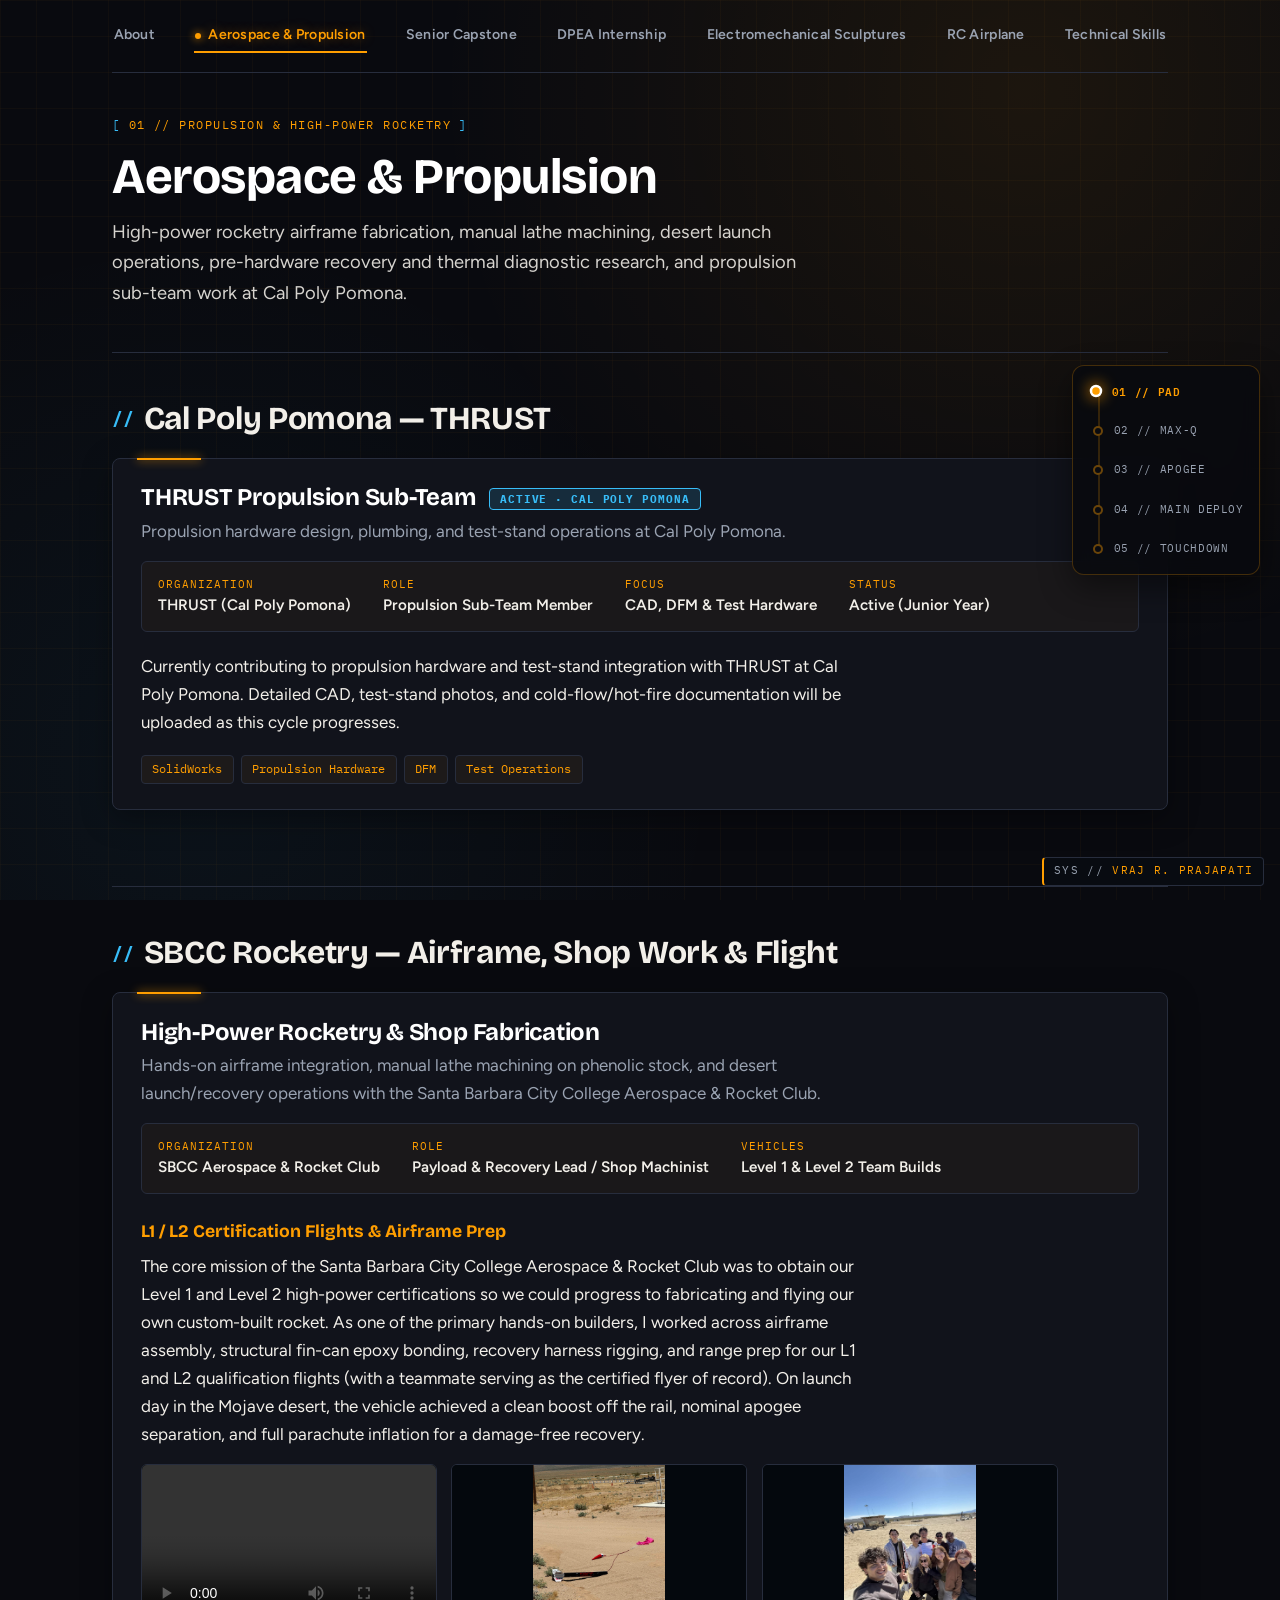
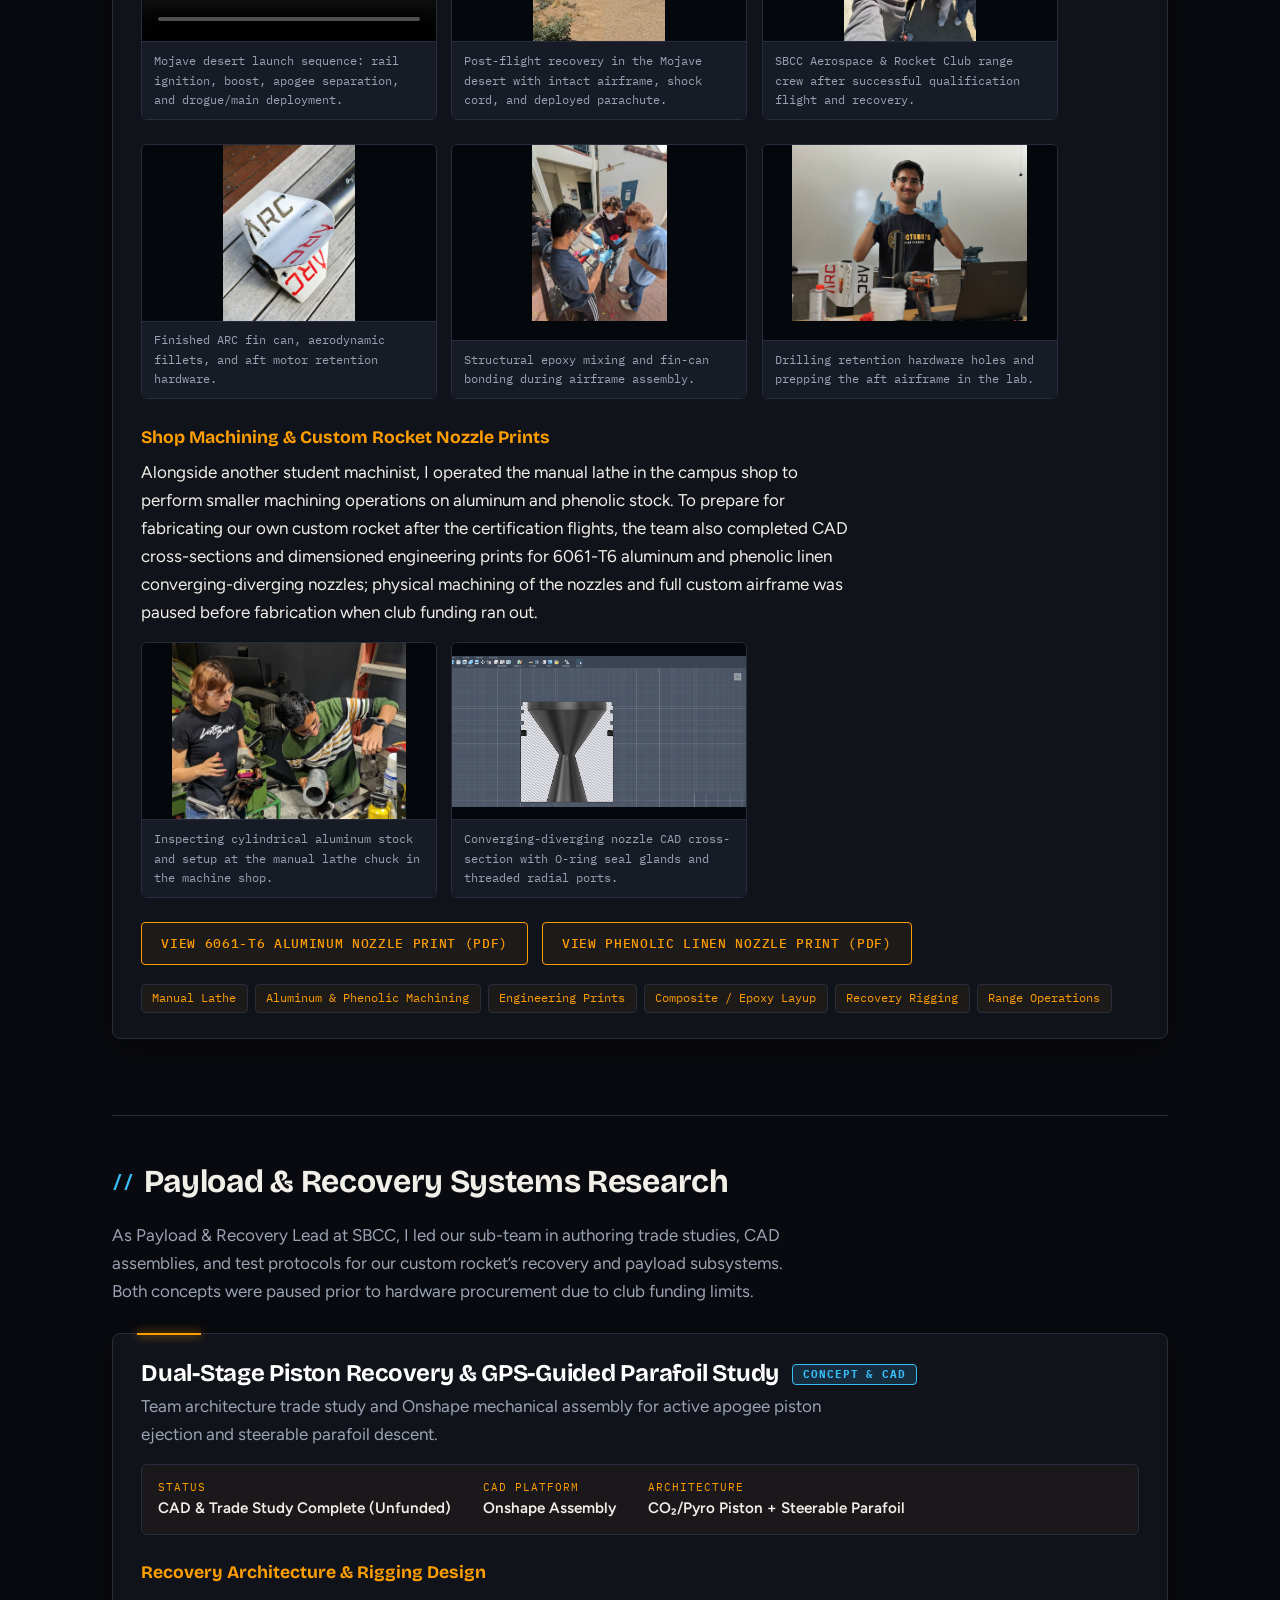
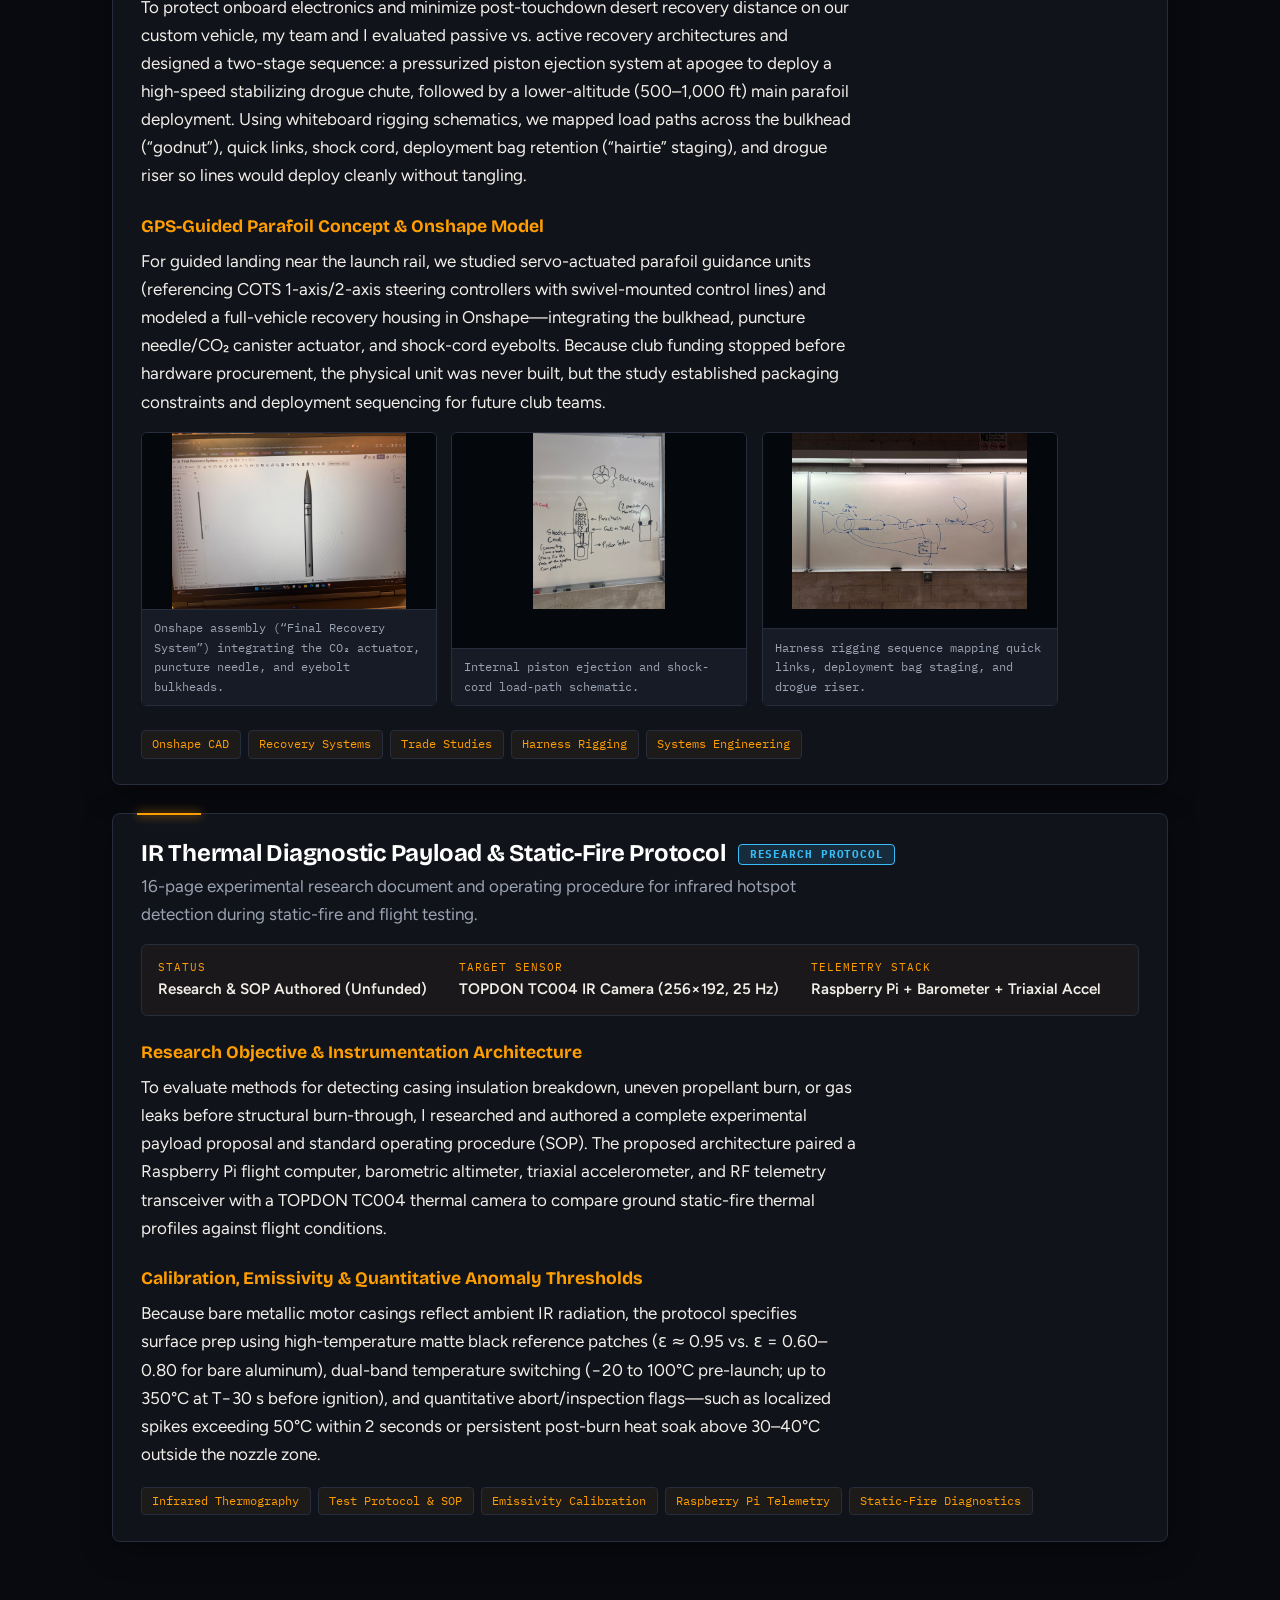
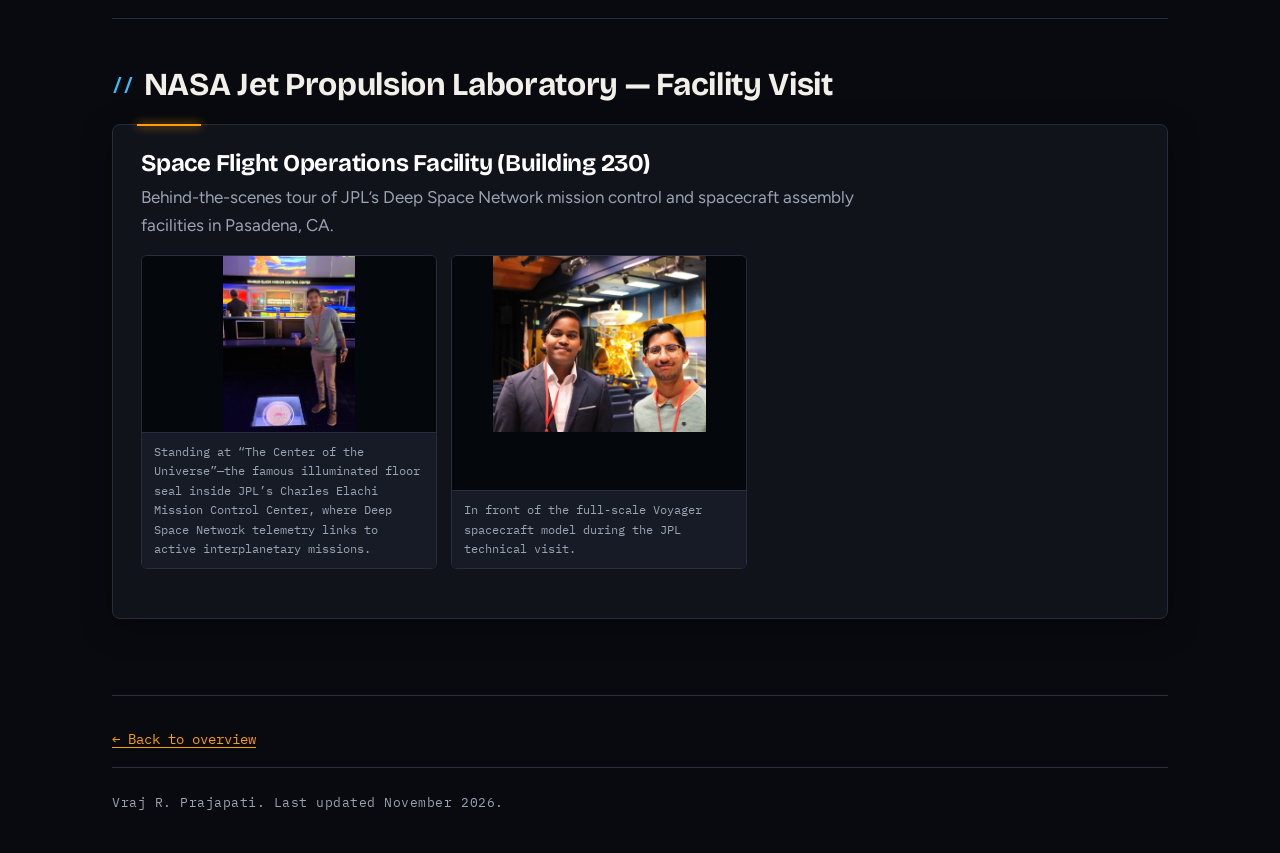
==== commit 4ec3885c: "Add files via upload" ====
--- a/aerospace.html
+++ b/aerospace.html
@@ -6,6 +6,88 @@
 <title>Aerospace &amp; Propulsion &mdash; Vraj R. Prajapati</title>
 <link rel="stylesheet" href="https://fonts.googleapis.com/css2?family=Bricolage+Grotesque:opsz,wght@12..96,600;12..96,700&family=Figtree:wght@400;500;600&family=IBM+Plex+Mono:wght@500&display=swap">
 <link rel="stylesheet" href="styles.css">
+<style>
+  /* Vertical Flight-Profile Telemetry Track (Pinned on Desktop Margin) */
+  @media (min-width: 1180px) {
+    .trajectory-hud {
+      position: fixed;
+      right: max(1.25rem, calc((100vw - 980px) / 2 - 195px));
+      top: 50%;
+      transform: translateY(-50%);
+      display: flex;
+      flex-direction: column;
+      align-items: flex-start;
+      gap: 1.35rem;
+      padding: 1rem 0.95rem 1rem 1.25rem;
+      background: rgba(9, 10, 15, 0.86);
+      backdrop-filter: blur(10px);
+      -webkit-backdrop-filter: blur(10px);
+      border: 1px solid rgba(255, 158, 0, 0.24);
+      border-radius: 12px;
+      z-index: 40;
+      box-shadow: 0 12px 32px rgba(0, 0, 0, 0.45);
+    }
+    /* Vertical rail line */
+    .trajectory-hud::before {
+      content: "";
+      position: absolute;
+      left: 1.52rem;
+      top: 1.45rem;
+      bottom: 1.45rem;
+      width: 2px;
+      background: rgba(255, 158, 0, 0.18);
+      border-radius: 2px;
+    }
+    /* Live vertical fill bar driven by --traj-pct */
+    .trajectory-hud::after {
+      content: "";
+      position: absolute;
+      left: 1.52rem;
+      top: 1.45rem;
+      width: 2px;
+      height: calc((100% - 2.9rem) * var(--traj-pct, 0));
+      background: var(--accent, #FF9E00);
+      box-shadow: 0 0 10px var(--accent, #FF9E00);
+      border-radius: 2px;
+      transition: height 80ms linear;
+    }
+    .trajectory-hud .traj-step {
+      position: relative;
+      display: flex;
+      align-items: center;
+      gap: 0.65rem;
+      font-family: 'IBM Plex Mono', monospace;
+      font-size: 0.68rem;
+      letter-spacing: 0.06em;
+      color: var(--muted, #94A3B8);
+      transition: color 0.2s ease, transform 0.2s ease;
+      z-index: 1;
+    }
+    .trajectory-hud .traj-step .dot {
+      width: 10px;
+      height: 10px;
+      border-radius: 50%;
+      background: #090A0F;
+      border: 2px solid rgba(255, 158, 0, 0.4);
+      flex-shrink: 0;
+      transition: all 0.25s ease;
+    }
+    .trajectory-hud .traj-step.passed .dot {
+      background: var(--accent, #FF9E00);
+      border-color: var(--accent, #FF9E00);
+    }
+    .trajectory-hud .traj-step.active {
+      color: var(--accent, #FF9E00);
+      transform: translateX(-2px);
+    }
+    .trajectory-hud .traj-step.active .dot {
+      background: var(--accent, #FF9E00);
+      border-color: #FFF;
+      box-shadow: 0 0 12px var(--accent, #FF9E00);
+      transform: scale(1.25);
+    }
+  }
+</style>
 <script>
 function tryNextExt(img) {
   var exts = ['.JPG', '.jpeg', '.JPEG', '.png', '.PNG'];
@@ -24,78 +106,232 @@
 <header class="page-head">
   <p class="eyebrow">01 // PROPULSION &amp; HIGH-POWER ROCKETRY</p>
   <h1>Aerospace &amp; Propulsion</h1>
-  <p class="lede">Liquid-propulsion sub-team hardware with Cal Poly Pomona's THRUST lab and three high-power composite rockets flown with SBCC Rocketry.</p>
-  <div class="trajectory-hud" aria-label="Scroll-linked flight profile">
+  <p class="lede">High-power rocketry airframe fabrication, manual lathe machining, desert launch operations, pre-hardware recovery and thermal diagnostic research, and propulsion sub-team work at Cal Poly Pomona.</p>
+  <aside class="trajectory-hud" id="traj-hud" aria-label="Scroll-linked flight profile">
     <span class="traj-step active"><span class="dot"></span>01 // PAD</span>
     <span class="traj-step"><span class="dot"></span>02 // MAX-Q</span>
     <span class="traj-step"><span class="dot"></span>03 // APOGEE</span>
     <span class="traj-step"><span class="dot"></span>04 // MAIN DEPLOY</span>
     <span class="traj-step"><span class="dot"></span>05 // TOUCHDOWN</span>
-  </div>
+  </aside>
 </header>
 
-<section>
+<section id="thrust">
+  <h2>Cal Poly Pomona &mdash; THRUST</h2>
   <article class="project proj-body">
-    <h3>THRUST Propulsion Sub-Team <span class="pill">Current &middot; Cal Poly Pomona</span></h3>
-    <p class="tagline">Feed-system, injector, and test-stand hardware design for student liquid-rocket propulsion at Cal Poly Pomona.</p>
+    <h3>THRUST Propulsion Sub-Team <span class="pill">Active &middot; Cal Poly Pomona</span></h3>
+    <p class="tagline">Propulsion hardware design, plumbing, and test-stand operations at Cal Poly Pomona.</p>
     <dl class="spec">
-      <div><dt>Organization</dt><dd>THRUST, Cal Poly Pomona</dd></div>
+      <div><dt>Organization</dt><dd>THRUST (Cal Poly Pomona)</dd></div>
       <div><dt>Role</dt><dd>Propulsion Sub-Team Member</dd></div>
-      <div><dt>Focus</dt><dd>CAD Packaging, Plumbing &amp; Test Hardware</dd></div>
+      <div><dt>Focus</dt><dd>CAD, DFM &amp; Test Hardware</dd></div>
       <div><dt>Status</dt><dd>Active (Junior Year)</dd></div>
     </dl>
-    <p>As a junior in Aerospace Engineering at Cal Poly Pomona, I contribute to the THRUST propulsion sub-team, translating fluid-system schematics into manufacturable CAD assemblies, mounting brackets, and pressurized test-stand interfaces. Working alongside upperclassmen and propulsion leads, I focus on fastener accessibility, O-ring gland tolerances, and clean routing for pressure transducers and solenoid valves so hardware can be assembled and leak-checked safely on the test stand.</p>
+    <p>Currently contributing to propulsion hardware and test-stand integration with THRUST at Cal Poly Pomona. Detailed CAD, test-stand photos, and cold-flow/hot-fire documentation will be uploaded as this cycle progresses.</p>
     <ul class="tools">
       <li>SolidWorks</li>
-      <li>Fluid Systems &amp; Fittings</li>
-      <li>DFMA</li>
-      <li>Test-Stand Integration</li>
+      <li>Propulsion Hardware</li>
+      <li>DFM</li>
+      <li>Test Operations</li>
     </ul>
   </article>
-
-  <article class="project proj-body">
-    <h3>High-Power Rocketry &mdash; L1/L2 Airframes &amp; Avionics Bays</h3>
-    <p class="tagline">Composite airframes, custom CAD recovery bays, and desert launch operations with SBCC Rocketry.</p>
+</section>
+
+<section id="sbcc-flight">
+  <h2>SBCC Rocketry &mdash; Airframe, Shop Work &amp; Flight</h2>
+  <article class="project">
+    <h3>High-Power Rocketry &amp; Shop Fabrication</h3>
+    <p class="tagline">Hands-on airframe integration, manual lathe machining on phenolic stock, and desert launch/recovery operations with the Santa Barbara City College Aerospace &amp; Rocket Club.</p>
     <dl class="spec">
-      <div><dt>Team</dt><dd>SBCC Rocketry Club</dd></div>
-      <div><dt>Airframes</dt><dd>3 Composite Vehicles (L1/L2 Class)</dd></div>
-      <div><dt>Role</dt><dd>Avionics Bay CAD, Layup &amp; Pad Ops</dd></div>
-      <div><dt>Recovery</dt><dd>Dual-Deploy Black Powder / Altimeter</dd></div>
+      <div><dt>Organization</dt><dd>SBCC Aerospace &amp; Rocket Club</dd></div>
+      <div><dt>Role</dt><dd>Payload &amp; Recovery Lead / Shop Machinist</dd></div>
+      <div><dt>Vehicles</dt><dd>Level 1 &amp; Level 2 Team Builds</dd></div>
     </dl>
 
-    <figure class="hero-fig">
-      <img src="images/aero-01-desert-recovery.jpg" onerror="tryNextExt(this)" alt="Team recovering high-power composite rocket in the Mojave desert after successful parachute descent" loading="lazy">
-      <figcaption>Post-flight recovery walk in the Mojave desert after a clean dual-deploy parachute descent.</figcaption>
-    </figure>
-
-    <p>Across three high-power rocket builds with Santa Barbara City College's rocketry team, I worked across composite fiberglass layups, CNC/laser-cut centering rings, and custom 3D-printed avionics sleds. My primary ownership centered on packaging dual-deploy flight computers, LiPo batteries, and screw switches inside tight coupler bays while keeping charge wells accessible for range-safety inspection.</p>
-
-    <h4>Avionics Sled CAD &amp; Fiberglass Airframe Fabrication</h4>
-    <p>In Onshape and SolidWorks, I modeled modular avionics sleds with dedicated wire-routing channels and threaded brass inserts so flight altimeters could be swapped or bench-tested between launches without disturbing bulkheads. On the shop floor, I assisted with wet-layup fiberglass airframe tubes, fin alignment jigs, and high-temp epoxy fillets.</p>
+    <div class="proj-body">
+      <h4>L1 / L2 Certification Flights &amp; Airframe Prep</h4>
+      <p>The core mission of the Santa Barbara City College Aerospace &amp; Rocket Club was to obtain our Level 1 and Level 2 high-power certifications so we could progress to fabricating and flying our own custom-built rocket. As one of the primary hands-on builders, I worked across airframe assembly, structural fin-can epoxy bonding, recovery harness rigging, and range prep for our L1 and L2 qualification flights (with a teammate serving as the certified flyer of record). On launch day in the Mojave desert, the vehicle achieved a clean boost off the rail, nominal apogee separation, and full parachute inflation for a damage-free recovery.</p>
+
+      <div class="shot-row">
+        <figure>
+          <video controls preload="metadata" playsinline>
+            <source src="images/aero-02-launch-video.mp4" type="video/mp4">
+            Your browser does not support embedded video.
+          </video>
+          <figcaption>Mojave desert launch sequence: rail ignition, boost, apogee separation, and drogue/main deployment.</figcaption>
+        </figure>
+        <figure>
+          <img src="images/aero-01-desert-recovery.jpg" onerror="tryNextExt(this)" alt="Recovered ARC rocket on the Mojave desert floor with nosecone and pink parachute deployed" loading="lazy">
+          <figcaption>Post-flight recovery in the Mojave desert with intact airframe, shock cord, and deployed parachute.</figcaption>
+        </figure>
+        <figure>
+          <img src="images/aero-03-team-desert.jpg" onerror="tryNextExt(this)" alt="SBCC Aerospace and Rocket Club team on the desert launch range with the rocket and flight card" loading="lazy">
+          <figcaption>SBCC Aerospace &amp; Rocket Club range crew after successful qualification flight and recovery.</figcaption>
+        </figure>
+      </div>
+
+      <div class="shot-row">
+        <figure>
+          <img src="images/aero-04-fin-can.jpg" onerror="tryNextExt(this)" alt="Close-up of the painted ARC fin can and aft motor retainer" loading="lazy">
+          <figcaption>Finished ARC fin can, aerodynamic fillets, and aft motor retention hardware.</figcaption>
+        </figure>
+        <figure>
+          <img src="images/aero-05-epoxy-prep.jpg" onerror="tryNextExt(this)" alt="Mixing structural epoxy and bonding the fin assembly outdoors with teammates" loading="lazy">
+          <figcaption>Structural epoxy mixing and fin-can bonding during airframe assembly.</figcaption>
+        </figure>
+        <figure>
+          <img src="images/aero-13-shop-build-prep.jpg" onerror="tryNextExt(this)" alt="Vraj R. Prajapati in the lab with drill, epoxy supplies, and the ARC rocket airframe" loading="lazy">
+          <figcaption>Drilling retention hardware holes and prepping the aft airframe in the lab.</figcaption>
+        </figure>
+      </div>
+
+      <h4>Shop Machining &amp; Custom Rocket Nozzle Prints</h4>
+      <p>Alongside another student machinist, I operated the manual lathe in the campus shop to perform smaller machining operations on aluminum and phenolic stock. To prepare for fabricating our own custom rocket after the certification flights, the team also completed CAD cross-sections and dimensioned engineering prints for 6061-T6 aluminum and phenolic linen converging-diverging nozzles; physical machining of the nozzles and full custom airframe was paused before fabrication when club funding ran out.</p>
+
+      <div class="shot-row">
+        <figure>
+          <img src="images/aero-06-lathe-machining.jpg" onerror="tryNextExt(this)" alt="Vraj R. Prajapati inspecting cylindrical stock at the manual lathe chuck" loading="lazy">
+          <figcaption>Inspecting cylindrical aluminum stock and setup at the manual lathe chuck in the machine shop.</figcaption>
+        </figure>
+        <figure>
+          <img src="images/aero-07-nozzle-cad-section.PNG" onerror="tryNextExt(this)" alt="CAD cross-section of the converging-diverging nozzle showing internal contour, O-ring grooves, and threaded ports" loading="lazy">
+          <figcaption>Converging-diverging nozzle CAD cross-section with O-ring seal glands and threaded radial ports.</figcaption>
+        </figure>
+      </div>
+
+      <div class="links" style="margin-top:0.5rem;">
+        <a class="btn" href="images/aero-08a-aluminum-nozzle-print.pdf" target="_blank" rel="noopener">View 6061-T6 Aluminum Nozzle Print (PDF)</a>
+        <a class="btn" href="images/aero-08b-phenolic-nozzle-print.pdf" target="_blank" rel="noopener">View Phenolic Linen Nozzle Print (PDF)</a>
+      </div>
+    </div>
+
+    <ul class="tools">
+      <li>Manual Lathe</li>
+      <li>Aluminum &amp; Phenolic Machining</li>
+      <li>Engineering Prints</li>
+      <li>Composite / Epoxy Layup</li>
+      <li>Recovery Rigging</li>
+      <li>Range Operations</li>
+    </ul>
+  </article>
+</section>
+
+<section id="sbcc-research">
+  <h2>Payload &amp; Recovery Systems Research</h2>
+  <p class="sub">As Payload &amp; Recovery Lead at SBCC, I led our sub-team in authoring trade studies, CAD assemblies, and test protocols for our custom rocket&rsquo;s recovery and payload subsystems. Both concepts were paused prior to hardware procurement due to club funding limits.</p>
+
+  <article class="project">
+    <h3>Dual-Stage Piston Recovery &amp; GPS-Guided Parafoil Study <span class="pill">Concept &amp; CAD</span></h3>
+    <p class="tagline">Team architecture trade study and Onshape mechanical assembly for active apogee piston ejection and steerable parafoil descent.</p>
+    <dl class="spec">
+      <div><dt>Status</dt><dd>CAD &amp; Trade Study Complete (Unfunded)</dd></div>
+      <div><dt>CAD Platform</dt><dd>Onshape Assembly</dd></div>
+      <div><dt>Architecture</dt><dd>CO&#8322;/Pyro Piston + Steerable Parafoil</dd></div>
+    </dl>
+
+    <div class="proj-body">
+      <h4>Recovery Architecture &amp; Rigging Design</h4>
+      <p>To protect onboard electronics and minimize post-touchdown desert recovery distance on our custom vehicle, my team and I evaluated passive vs. active recovery architectures and designed a two-stage sequence: a pressurized piston ejection system at apogee to deploy a high-speed stabilizing drogue chute, followed by a lower-altitude (500&ndash;1,000 ft) main parafoil deployment. Using whiteboard rigging schematics, we mapped load paths across the bulkhead (&ldquo;godnut&rdquo;), quick links, shock cord, deployment bag retention (&ldquo;hairtie&rdquo; staging), and drogue riser so lines would deploy cleanly without tangling.</p>
+
+      <h4>GPS-Guided Parafoil Concept &amp; Onshape Model</h4>
+      <p>For guided landing near the launch rail, we studied servo-actuated parafoil guidance units (referencing COTS 1-axis/2-axis steering controllers with swivel-mounted control lines) and modeled a full-vehicle recovery housing in Onshape&mdash;integrating the bulkhead, puncture needle/CO&#8322; canister actuator, and shock-cord eyebolts. Because club funding stopped before hardware procurement, the physical unit was never built, but the study established packaging constraints and deployment sequencing for future club teams.</p>
+
+      <div class="shot-row">
+        <figure>
+          <img src="images/aero-11-onshape-recovery-cad.jpg" onerror="tryNextExt(this)" alt="Onshape CAD assembly titled Final Recovery System showing full rocket and recovery bay integration" loading="lazy">
+          <figcaption>Onshape assembly (&ldquo;Final Recovery System&rdquo;) integrating the CO&#8322; actuator, puncture needle, and eyebolt bulkheads.</figcaption>
+        </figure>
+        <figure>
+          <img src="images/aero-09-recovery-whiteboard-piston.jpg" onerror="tryNextExt(this)" alt="Whiteboard diagram of the piston ejection system, cut shell interface, shock cord, and parachute bay" loading="lazy">
+          <figcaption>Internal piston ejection and shock-cord load-path schematic.</figcaption>
+        </figure>
+        <figure>
+          <img src="images/aero-10-recovery-whiteboard-rigging.jpg" onerror="tryNextExt(this)" alt="Whiteboard rigging diagram showing bulkhead, quick link, deployment bag, hairtie retention, and drogue riser" loading="lazy">
+          <figcaption>Harness rigging sequence mapping quick links, deployment bag staging, and drogue riser.</figcaption>
+        </figure>
+      </div>
+    </div>
+
+    <ul class="tools">
+      <li>Onshape CAD</li>
+      <li>Recovery Systems</li>
+      <li>Trade Studies</li>
+      <li>Harness Rigging</li>
+      <li>Systems Engineering</li>
+    </ul>
+  </article>
+
+  <article class="project">
+    <h3>IR Thermal Diagnostic Payload &amp; Static-Fire Protocol <span class="pill">Research Protocol</span></h3>
+    <p class="tagline">16-page experimental research document and operating procedure for infrared hotspot detection during static-fire and flight testing.</p>
+    <dl class="spec">
+      <div><dt>Status</dt><dd>Research &amp; SOP Authored (Unfunded)</dd></div>
+      <div><dt>Target Sensor</dt><dd>TOPDON TC004 IR Camera (256&times;192, 25 Hz)</dd></div>
+      <div><dt>Telemetry Stack</dt><dd>Raspberry Pi + Barometer + Triaxial Accel</dd></div>
+    </dl>
+
+    <div class="proj-body">
+      <h4>Research Objective &amp; Instrumentation Architecture</h4>
+      <p>To evaluate methods for detecting casing insulation breakdown, uneven propellant burn, or gas leaks before structural burn-through, I researched and authored a complete experimental payload proposal and standard operating procedure (SOP). The proposed architecture paired a Raspberry Pi flight computer, barometric altimeter, triaxial accelerometer, and RF telemetry transceiver with a TOPDON TC004 thermal camera to compare ground static-fire thermal profiles against flight conditions.</p>
+
+      <h4>Calibration, Emissivity &amp; Quantitative Anomaly Thresholds</h4>
+      <p>Because bare metallic motor casings reflect ambient IR radiation, the protocol specifies surface prep using high-temperature matte black reference patches (&epsilon; &approx; 0.95 vs. &epsilon; = 0.60&ndash;0.80 for bare aluminum), dual-band temperature switching (&minus;20 to 100&deg;C pre-launch; up to 350&deg;C at T&minus;30 s before ignition), and quantitative abort/inspection flags&mdash;such as localized spikes exceeding 50&deg;C within 2 seconds or persistent post-burn heat soak above 30&ndash;40&deg;C outside the nozzle zone.</p>
+    </div>
+
+    <ul class="tools">
+      <li>Infrared Thermography</li>
+      <li>Test Protocol &amp; SOP</li>
+      <li>Emissivity Calibration</li>
+      <li>Raspberry Pi Telemetry</li>
+      <li>Static-Fire Diagnostics</li>
+    </ul>
+  </article>
+</section>
+
+<section id="jpl">
+  <h2>NASA Jet Propulsion Laboratory &mdash; Facility Visit</h2>
+  <article class="project">
+    <h3>Space Flight Operations Facility (Building 230)</h3>
+    <p class="tagline">Behind-the-scenes tour of JPL&rsquo;s Deep Space Network mission control and spacecraft assembly facilities in Pasadena, CA.</p>
     <div class="shot-row">
-      <figure><img src="images/aero-02-avionics-cad.jpg" onerror="tryNextExt(this)" alt="CAD model of custom 3D-printed avionics sled and bulkhead assembly" loading="lazy"><figcaption>Custom avionics sled CAD packaging flight computers and battery retention.</figcaption></figure>
-      <figure><img src="images/aero-03-fiberglass-layup.jpg" onerror="tryNextExt(this)" alt="Composite fiberglass tube layup and fin alignment fixture on workbench" loading="lazy"><figcaption>Composite tube preparation and fin-slot alignment in the lab.</figcaption></figure>
-      <figure><img src="images/aero-04-rail-integration.jpg" onerror="tryNextExt(this)" alt="Assembled rocket mounted on launch rail during pre-flight safety check" loading="lazy"><figcaption>Launch-rail fit check and final continuity verification prior to pad arming.</figcaption></figure>
+      <figure>
+        <img src="images/aero-14-jpl-center-of-universe.jpg" onerror="tryNextExt(this)" alt="Vraj R. Prajapati standing beside the illuminated JPL seal known as the Center of the Universe inside the Charles Elachi Mission Control Center" loading="lazy">
+        <figcaption>Standing at &ldquo;The Center of the Universe&rdquo;&mdash;the famous illuminated floor seal inside JPL&rsquo;s Charles Elachi Mission Control Center, where Deep Space Network telemetry links to active interplanetary missions.</figcaption>
+      </figure>
+      <figure>
+        <img src="images/aero-15-jpl-voyager-model.jpg" onerror="tryNextExt(this)" alt="Vraj R. Prajapati and teammate in front of the full-scale Voyager spacecraft model at NASA JPL" loading="lazy">
+        <figcaption>In front of the full-scale Voyager spacecraft model during the JPL technical visit.</figcaption>
+      </figure>
     </div>
-
-    <h4>Launch Operations &amp; Post-Flight Inspection</h4>
-    <p>At launch sites in the Mojave desert, I helped execute pre-flight range checklists, verify altimeter continuity beeps on the rail, and inspect airframe couplers and shock-cord mounts after recovery to document char marks or shear-pin wear for the next flight iteration.</p>
-
-    <ul class="tools">
-      <li>Onshape &amp; SolidWorks</li>
-      <li>OpenRocket</li>
-      <li>Fiberglass Composite Layup</li>
-      <li>Dual-Deploy Avionics</li>
-      <li>3D Printing (PETG / ABS)</li>
-      <li>Range Safety Checklists</li>
-    </ul>
   </article>
 </section>
 
 <p class="back"><a href="index.html">&larr; Back to overview</a></p>
 <footer>Vraj R. Prajapati. Last updated November 2026.</footer>
 </div>
+
 <script src="lightbox.js" defer></script>
 <script src="hud.js" defer></script>
+<script>
+(function () {
+  var hud = document.getElementById('traj-hud');
+  if (!hud) return;
+  var steps = hud.querySelectorAll('.traj-step');
+  function updateTraj() {
+    var doc = document.documentElement;
+    var maxScroll = Math.max(1, doc.scrollHeight - window.innerHeight);
+    var pct = Math.min(1, Math.max(0, window.scrollY / maxScroll));
+    hud.style.setProperty('--traj-pct', pct.toFixed(4));
+    var activeIdx = Math.min(steps.length - 1, Math.floor(pct * steps.length));
+    steps.forEach(function (step, idx) {
+      step.classList.toggle('active', idx === activeIdx);
+      step.classList.toggle('passed', idx < activeIdx);
+    });
+  }
+  window.addEventListener('scroll', updateTraj, { passive: true });
+  window.addEventListener('resize', updateTraj, { passive: true });
+  updateTraj();
+})();
+</script>
 </body>
 </html>
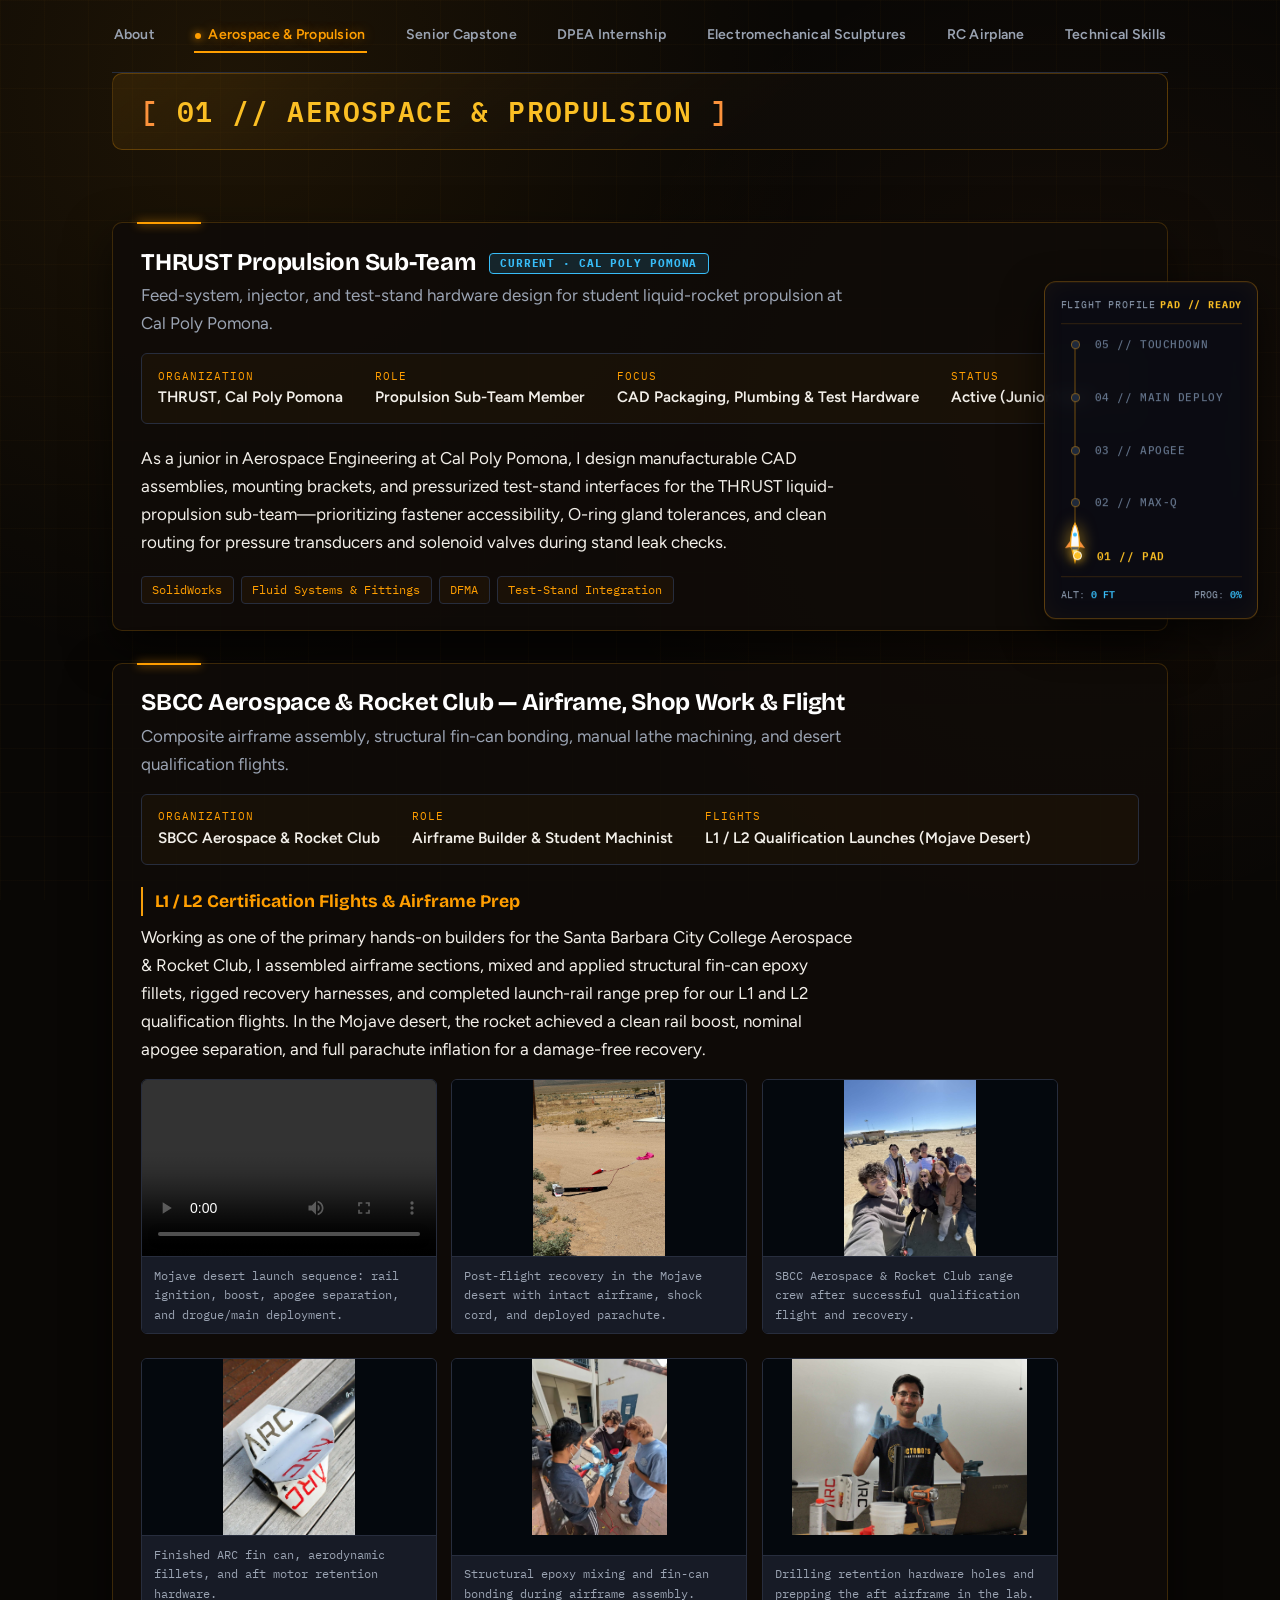
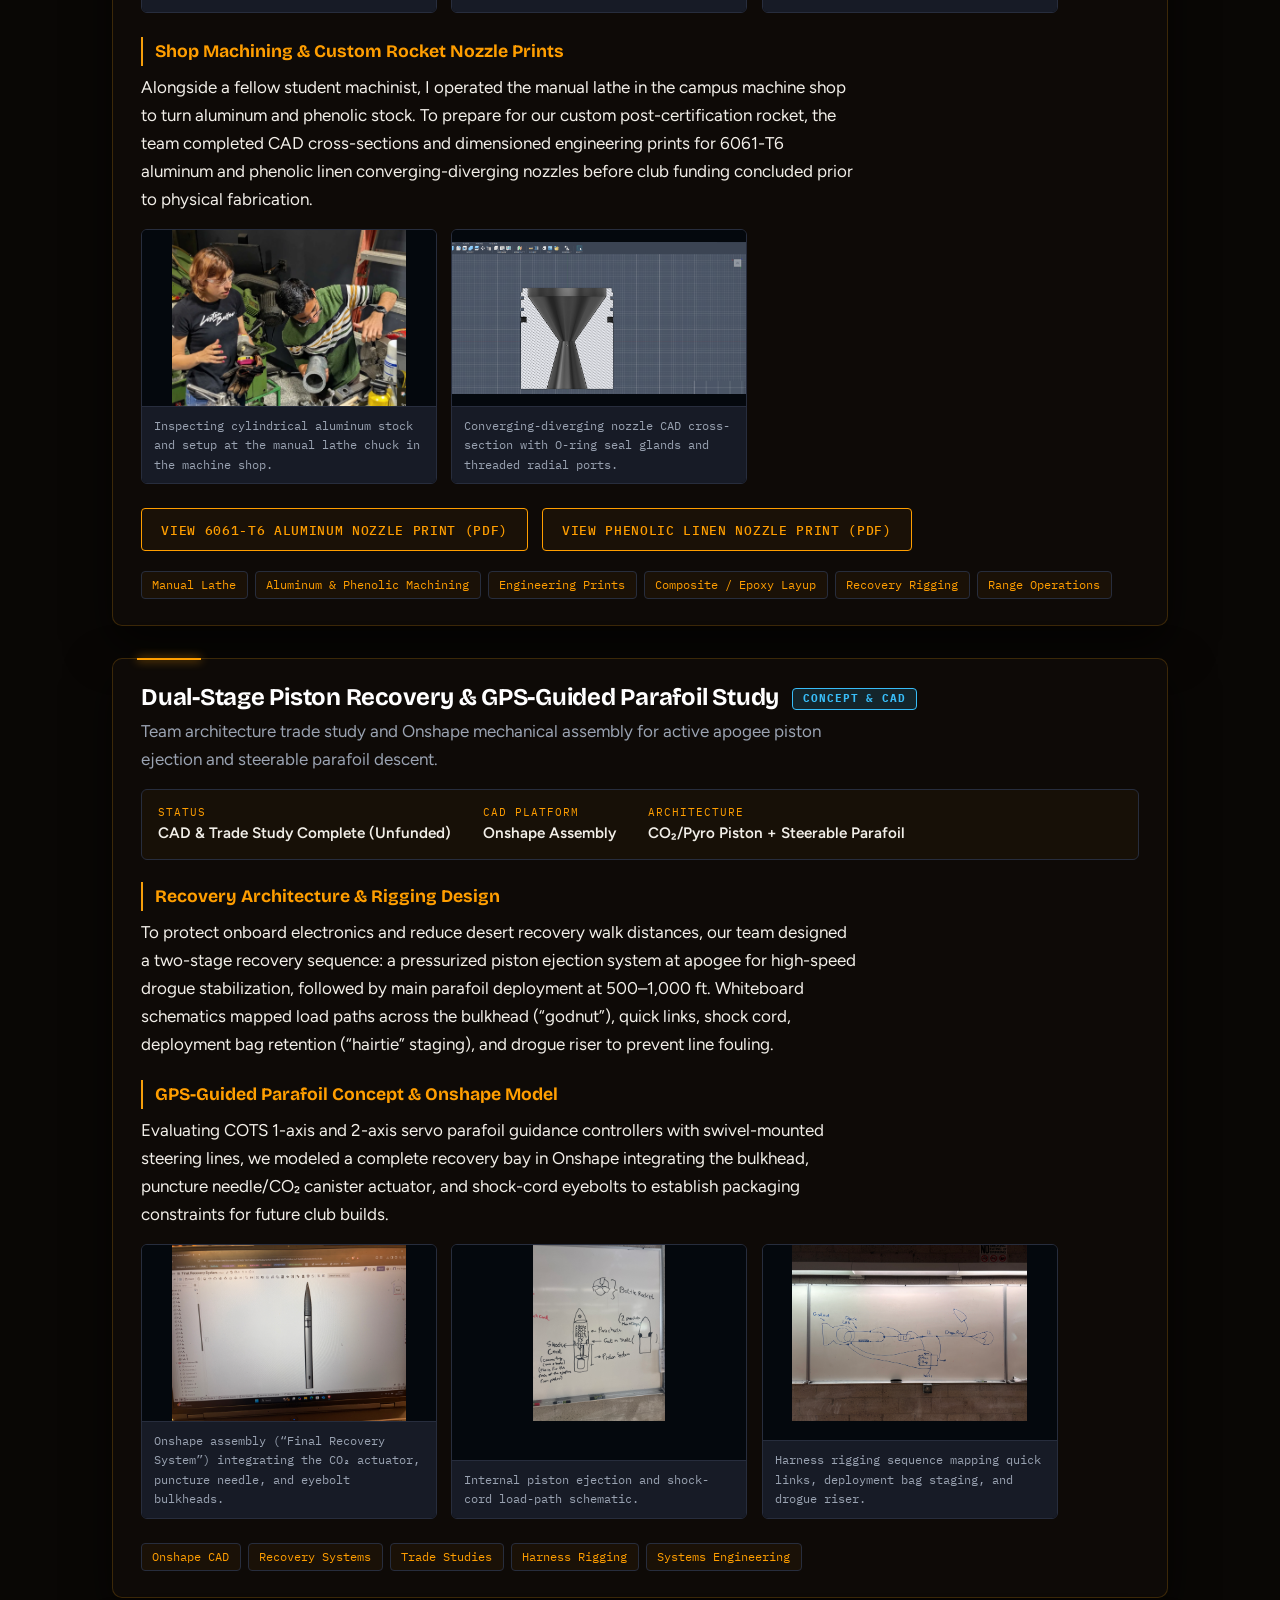
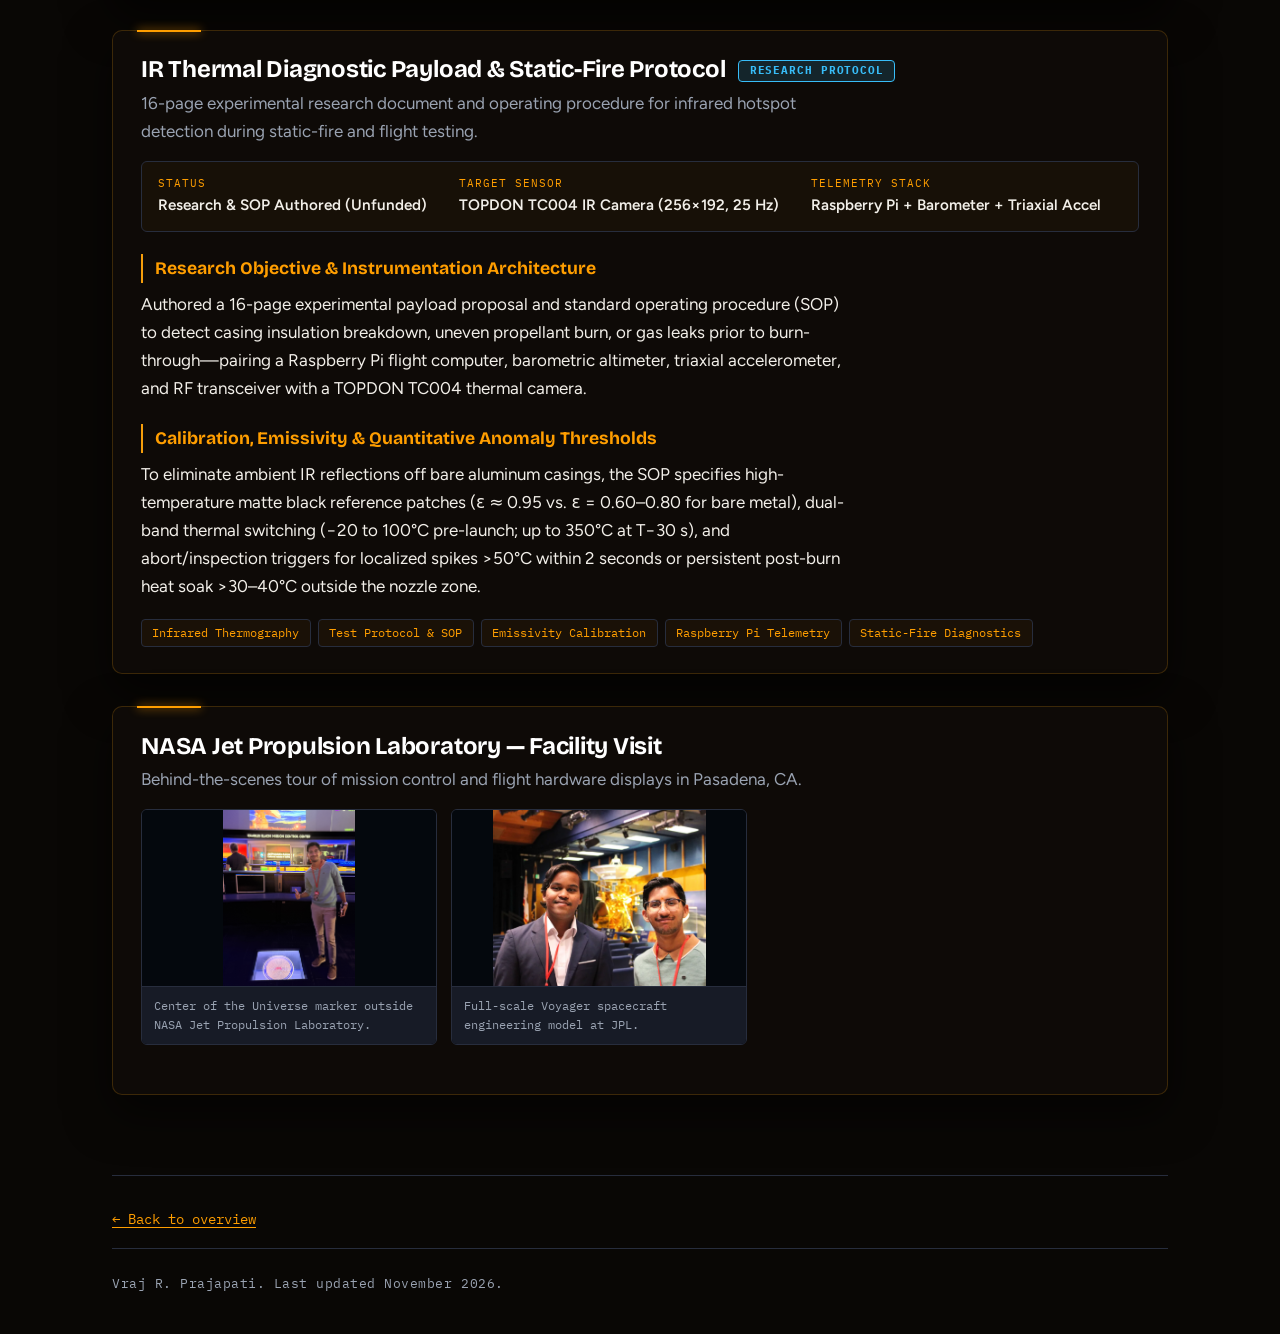
==== commit cda55e21: "Add files via upload" ====
--- a/aerospace.html
+++ b/aerospace.html
@@ -4,88 +4,228 @@
 <meta charset="utf-8">
 <meta name="viewport" content="width=device-width, initial-scale=1, viewport-fit=cover">
 <title>Aerospace &amp; Propulsion &mdash; Vraj R. Prajapati</title>
-<link rel="stylesheet" href="https://fonts.googleapis.com/css2?family=Bricolage+Grotesque:opsz,wght@12..96,600;12..96,700&family=Figtree:wght@400;500;600&family=IBM+Plex+Mono:wght@500&display=swap">
+<link rel="stylesheet" href="https://fonts.googleapis.com/css2?family=Bricolage+Grotesque:opsz,wght@12..96,600;12..96,700&family=Figtree:wght@400;500;600&family=IBM+Plex+Mono:wght@400;500;600&display=swap">
 <link rel="stylesheet" href="styles.css">
 <style>
-  /* Vertical Flight-Profile Telemetry Track (Pinned on Desktop Margin) */
-  @media (min-width: 1180px) {
-    .trajectory-hud {
-      position: fixed;
-      right: max(1.25rem, calc((100vw - 980px) / 2 - 195px));
-      top: 50%;
-      transform: translateY(-50%);
-      display: flex;
-      flex-direction: column;
-      align-items: flex-start;
-      gap: 1.35rem;
-      padding: 1rem 0.95rem 1rem 1.25rem;
-      background: rgba(9, 10, 15, 0.86);
-      backdrop-filter: blur(10px);
-      -webkit-backdrop-filter: blur(10px);
-      border: 1px solid rgba(255, 158, 0, 0.24);
-      border-radius: 12px;
-      z-index: 40;
-      box-shadow: 0 12px 32px rgba(0, 0, 0, 0.45);
+  :root {
+    --aero-amber: #F59E0B;
+    --aero-gold: #FBBF24;
+    --aero-orange: #FB923C;
+    --aero-cyan: #38BDF8;
+    --aero-surface: rgba(16, 12, 8, 0.9);
+    --aero-border: rgba(245, 158, 11, 0.26);
+  }
+
+  body[data-page="aerospace"] {
+    background-color: #090705;
+    background-image:
+      radial-gradient(circle at 18% 10%, rgba(245, 158, 11, 0.09), transparent 44%),
+      radial-gradient(circle at 84% 48%, rgba(251, 146, 60, 0.06), transparent 42%),
+      linear-gradient(rgba(245, 158, 11, 0.025) 1px, transparent 1px),
+      linear-gradient(90deg, rgba(245, 158, 11, 0.025) 1px, transparent 1px);
+    background-size: 100% 100%, 100% 100%, 44px 44px, 44px 44px;
+  }
+
+  .aero-header {
+    padding: 1.35rem 1.7rem;
+    margin-bottom: 1.5rem;
+    background: linear-gradient(145deg, rgba(245, 158, 11, 0.1), rgba(16, 12, 8, 0.95) 62%);
+    border: 1px solid var(--aero-border);
+    border-radius: 10px;
+  }
+  .aero-header h1.aero-title {
+    margin: 0;
+    font-family: 'IBM Plex Mono', monospace;
+    font-size: clamp(1.25rem, 2.6vw, 1.75rem);
+    font-weight: 600;
+    letter-spacing: 0.05em;
+    color: var(--aero-gold);
+    text-transform: uppercase;
+  }
+  .aero-header h1.aero-title span {
+    color: var(--aero-orange);
+  }
+
+  .aero-card {
+    background: var(--aero-surface) !important;
+    border: 1px solid rgba(245, 158, 11, 0.2) !important;
+    border-radius: 10px !important;
+    box-shadow: 0 18px 46px rgba(0, 0, 0, 0.56);
+    margin-bottom: 2rem;
+  }
+  .aero-card h4 {
+    padding-left: 0.75rem;
+    border-left: 2px solid var(--aero-amber);
+  }
+
+  /* Pinned Vertical Launching Rocket HUD */
+  .rocket-hud {
+    position: fixed;
+    right: 1.35rem;
+    top: 50%;
+    transform: translateY(-50%);
+    z-index: 40;
+    width: 214px;
+    padding: 0.95rem 0.95rem 0.85rem;
+    background: rgba(11, 13, 20, 0.92);
+    border: 1px solid rgba(245, 158, 11, 0.34);
+    border-radius: 12px;
+    box-shadow: 0 16px 40px rgba(0, 0, 0, 0.68), inset 0 0 24px rgba(245, 158, 11, 0.05);
+    backdrop-filter: blur(8px);
+  }
+  .rocket-hud-head {
+    display: flex;
+    align-items: center;
+    justify-content: space-between;
+    font-family: 'IBM Plex Mono', monospace;
+    font-size: 0.64rem;
+    letter-spacing: 0.08em;
+    text-transform: uppercase;
+    color: #94A3B8;
+    padding-bottom: 0.55rem;
+    margin-bottom: 0.7rem;
+    border-bottom: 1px solid rgba(245, 158, 11, 0.16);
+  }
+  .rocket-hud-head strong {
+    color: var(--aero-gold);
+  }
+  .rocket-track-wrap {
+    position: relative;
+    height: 230px;
+    padding-left: 34px;
+    display: flex;
+    flex-direction: column;
+    justify-content: space-between;
+  }
+  /* Vertical Altitude Rail */
+  .rocket-rail-bg {
+    position: absolute;
+    left: 13px;
+    top: 8px;
+    bottom: 8px;
+    width: 2px;
+    background: rgba(245, 158, 11, 0.22);
+    border-radius: 2px;
+  }
+  .rocket-rail-fill {
+    position: absolute;
+    left: 13px;
+    bottom: 8px;
+    width: 2px;
+    height: 0%;
+    max-height: calc(100% - 16px);
+    background: linear-gradient(to top, #FB923C, #FBBF24, #38BDF8);
+    box-shadow: 0 0 10px rgba(251, 191, 36, 0.7);
+    border-radius: 2px;
+  }
+  /* Moving Rocket Vehicle SVG Container */
+  .rocket-vehicle {
+    position: absolute;
+    left: 1px;
+    bottom: 0px;
+    width: 26px;
+    height: 44px;
+    pointer-events: none;
+    transition: transform 0.25s ease;
+    filter: drop-shadow(0 0 8px rgba(251, 191, 36, 0.65));
+  }
+  @keyframes plumeFlicker {
+    0%, 100% { transform: scaleY(1) scaleX(1); opacity: 0.95; }
+    50% { transform: scaleY(1.26) scaleX(0.86); opacity: 0.78; }
+  }
+  .rocket-plume {
+    transform-origin: 13px 27px;
+    animation: plumeFlicker 0.16s infinite ease-in-out;
+  }
+  .rocket-stage {
+    position: relative;
+    display: flex;
+    align-items: center;
+    gap: 0.5rem;
+    font-family: 'IBM Plex Mono', monospace;
+    font-size: 0.71rem;
+    font-weight: 500;
+    letter-spacing: 0.05em;
+    color: #64748B;
+    transition: color 0.2s ease, transform 0.2s ease;
+  }
+  .rocket-stage::before {
+    content: "";
+    position: absolute;
+    left: -24px;
+    width: 7px;
+    height: 7px;
+    border-radius: 50%;
+    background: #1E293B;
+    border: 1.5px solid rgba(245, 158, 11, 0.45);
+    transition: all 0.2s ease;
+  }
+  .rocket-stage.active {
+    color: var(--aero-gold);
+    font-weight: 600;
+    transform: translateX(2px);
+  }
+  .rocket-stage.active::before {
+    background: var(--aero-gold);
+    border-color: #FFF;
+    box-shadow: 0 0 10px rgba(251, 191, 36, 0.9);
+  }
+  .rocket-stage.passed {
+    color: #CBD5E1;
+  }
+  .rocket-stage.passed::before {
+    background: var(--aero-amber);
+    border-color: var(--aero-amber);
+  }
+  .rocket-hud-foot {
+    margin-top: 0.7rem;
+    padding-top: 0.5rem;
+    border-top: 1px solid rgba(245, 158, 11, 0.16);
+    display: flex;
+    justify-content: space-between;
+    font-family: 'IBM Plex Mono', monospace;
+    font-size: 0.64rem;
+    color: #94A3B8;
+  }
+  .rocket-hud-foot span {
+    color: var(--aero-cyan);
+    font-weight: 600;
+  }
+
+  @media (max-width: 1240px) {
+    .rocket-hud {
+      position: sticky;
+      top: 0.6rem;
+      right: auto;
+      transform: none;
+      width: 100%;
+      margin-bottom: 1.25rem;
+      padding: 0.65rem 0.9rem;
     }
-    /* Vertical rail line */
-    .trajectory-hud::before {
-      content: "";
-      position: absolute;
-      left: 1.52rem;
-      top: 1.45rem;
-      bottom: 1.45rem;
-      width: 2px;
-      background: rgba(255, 158, 0, 0.18);
-      border-radius: 2px;
+    .rocket-track-wrap {
+      height: auto;
+      padding-left: 0;
+      flex-direction: row;
+      flex-wrap: wrap;
+      gap: 0.5rem 0.9rem;
     }
-    /* Live vertical fill bar driven by --traj-pct */
-    .trajectory-hud::after {
-      content: "";
-      position: absolute;
-      left: 1.52rem;
-      top: 1.45rem;
-      width: 2px;
-      height: calc((100% - 2.9rem) * var(--traj-pct, 0));
-      background: var(--accent, #FF9E00);
-      box-shadow: 0 0 10px var(--accent, #FF9E00);
-      border-radius: 2px;
-      transition: height 80ms linear;
+    .rocket-rail-bg,
+    .rocket-rail-fill,
+    .rocket-vehicle,
+    .rocket-stage::before {
+      display: none;
     }
-    .trajectory-hud .traj-step {
-      position: relative;
-      display: flex;
-      align-items: center;
-      gap: 0.65rem;
-      font-family: 'IBM Plex Mono', monospace;
-      font-size: 0.68rem;
-      letter-spacing: 0.06em;
-      color: var(--muted, #94A3B8);
-      transition: color 0.2s ease, transform 0.2s ease;
-      z-index: 1;
-    }
-    .trajectory-hud .traj-step .dot {
-      width: 10px;
-      height: 10px;
-      border-radius: 50%;
-      background: #090A0F;
-      border: 2px solid rgba(255, 158, 0, 0.4);
-      flex-shrink: 0;
-      transition: all 0.25s ease;
-    }
-    .trajectory-hud .traj-step.passed .dot {
-      background: var(--accent, #FF9E00);
-      border-color: var(--accent, #FF9E00);
-    }
-    .trajectory-hud .traj-step.active {
-      color: var(--accent, #FF9E00);
-      transform: translateX(-2px);
-    }
-    .trajectory-hud .traj-step.active .dot {
-      background: var(--accent, #FF9E00);
-      border-color: #FFF;
-      box-shadow: 0 0 12px var(--accent, #FF9E00);
-      transform: scale(1.25);
-    }
+  }
+
+  .shot-row figure img,
+  .shot-row figure video,
+  .gallery figure img {
+    transition: transform 0.25s ease, box-shadow 0.25s ease;
+  }
+  .shot-row figure:hover img,
+  .gallery figure:hover img {
+    transform: translateY(-2px);
+    box-shadow: 0 10px 24px rgba(0, 0, 0, 0.45);
   }
 </style>
 <script>
@@ -99,110 +239,136 @@
 }
 </script>
 </head>
-<body data-palette="amber">
+<body data-page="aerospace" data-palette="amber">
 <div class="wrap">
 <nav aria-label="Pages"><a href="index.html">About</a><a href="aerospace.html" aria-current="page">Aerospace &amp; Propulsion</a><a href="capstone.html">Senior Capstone</a><a href="internship.html">DPEA Internship</a><a href="projects.html">Electromechanical Sculptures</a><a href="rc.html">RC Airplane</a><a href="skills.html">Technical Skills</a></nav>
 
-<header class="page-head">
-  <p class="eyebrow">01 // PROPULSION &amp; HIGH-POWER ROCKETRY</p>
-  <h1>Aerospace &amp; Propulsion</h1>
-  <p class="lede">High-power rocketry airframe fabrication, manual lathe machining, desert launch operations, pre-hardware recovery and thermal diagnostic research, and propulsion sub-team work at Cal Poly Pomona.</p>
-  <aside class="trajectory-hud" id="traj-hud" aria-label="Scroll-linked flight profile">
-    <span class="traj-step active"><span class="dot"></span>01 // PAD</span>
-    <span class="traj-step"><span class="dot"></span>02 // MAX-Q</span>
-    <span class="traj-step"><span class="dot"></span>03 // APOGEE</span>
-    <span class="traj-step"><span class="dot"></span>04 // MAIN DEPLOY</span>
-    <span class="traj-step"><span class="dot"></span>05 // TOUCHDOWN</span>
-  </aside>
+<header class="page-head aero-header">
+  <h1 class="aero-title"><span>[</span> 01 // AEROSPACE &amp; PROPULSION <span>]</span></h1>
 </header>
 
-<section id="thrust">
-  <h2>Cal Poly Pomona &mdash; THRUST</h2>
-  <article class="project proj-body">
-    <h3>THRUST Propulsion Sub-Team <span class="pill">Active &middot; Cal Poly Pomona</span></h3>
-    <p class="tagline">Propulsion hardware design, plumbing, and test-stand operations at Cal Poly Pomona.</p>
+<!-- Scroll-Driven Launching Rocket Telemetry HUD -->
+<aside class="rocket-hud" aria-label="Scroll-linked rocket launch trajectory">
+  <div class="rocket-hud-head">
+    <span>FLIGHT PROFILE</span>
+    <strong id="hud-phase-badge">IGNITION</strong>
+  </div>
+  <div class="rocket-track-wrap" id="rocket-track">
+    <div class="rocket-rail-bg"></div>
+    <div class="rocket-rail-fill" id="rocket-rail-fill"></div>
+
+    <!-- Animated SVG Rocket -->
+    <div class="rocket-vehicle" id="rocket-vehicle">
+      <svg width="26" height="44" viewBox="0 0 26 44" aria-hidden="true">
+        <!-- Exhaust Plume -->
+        <g class="rocket-plume" id="rocket-plume-group">
+          <polygon points="9,27 17,27 13,43" fill="#F59E0B"/>
+          <polygon points="10.5,27 15.5,27 13,37" fill="#FEF08A"/>
+        </g>
+        <!-- Fins -->
+        <polygon points="8,20 3,27 8,26" fill="#FB923C"/>
+        <polygon points="18,20 23,27 18,26" fill="#FB923C"/>
+        <!-- Fuselage & Nosecone -->
+        <path d="M13 2 C9.5 8 8.5 14 8.5 26 L17.5 26 C17.5 14 16.5 8 13 2 Z" fill="#F8FAFC" stroke="#F59E0B" stroke-width="1.2"/>
+        <!-- Avionics Window -->
+        <circle cx="13" cy="13.5" r="2" fill="#38BDF8"/>
+        <!-- Nozzle Bell -->
+        <polygon points="10,26 16,26 17,28.5 9,28.5" fill="#475569"/>
+      </svg>
+    </div>
+
+    <!-- Stages ordered top-to-bottom visually as rocket climbs upward -->
+    <div class="rocket-stage" data-stage="4">05 // TOUCHDOWN</div>
+    <div class="rocket-stage" data-stage="3">04 // MAIN DEPLOY</div>
+    <div class="rocket-stage" data-stage="2">03 // APOGEE</div>
+    <div class="rocket-stage" data-stage="1">02 // MAX-Q</div>
+    <div class="rocket-stage active" data-stage="0">01 // PAD</div>
+  </div>
+  <div class="rocket-hud-foot">
+    <div>ALT: <span id="hud-alt">0 FT</span></div>
+    <div>PROG: <span id="hud-pct">0%</span></div>
+  </div>
+</aside>
+
+<section>
+  <!-- 01: CAL POLY POMONA THRUST -->
+  <article class="project proj-body aero-card">
+    <h3>THRUST Propulsion Sub-Team <span class="pill">Current &middot; Cal Poly Pomona</span></h3>
+    <p class="tagline">Feed-system, injector, and test-stand hardware design for student liquid-rocket propulsion at Cal Poly Pomona.</p>
     <dl class="spec">
-      <div><dt>Organization</dt><dd>THRUST (Cal Poly Pomona)</dd></div>
+      <div><dt>Organization</dt><dd>THRUST, Cal Poly Pomona</dd></div>
       <div><dt>Role</dt><dd>Propulsion Sub-Team Member</dd></div>
-      <div><dt>Focus</dt><dd>CAD, DFM &amp; Test Hardware</dd></div>
+      <div><dt>Focus</dt><dd>CAD Packaging, Plumbing &amp; Test Hardware</dd></div>
       <div><dt>Status</dt><dd>Active (Junior Year)</dd></div>
     </dl>
-    <p>Currently contributing to propulsion hardware and test-stand integration with THRUST at Cal Poly Pomona. Detailed CAD, test-stand photos, and cold-flow/hot-fire documentation will be uploaded as this cycle progresses.</p>
+    <p>As a junior in Aerospace Engineering at Cal Poly Pomona, I design manufacturable CAD assemblies, mounting brackets, and pressurized test-stand interfaces for the THRUST liquid-propulsion sub-team&mdash;prioritizing fastener accessibility, O-ring gland tolerances, and clean routing for pressure transducers and solenoid valves during stand leak checks.</p>
     <ul class="tools">
       <li>SolidWorks</li>
-      <li>Propulsion Hardware</li>
-      <li>DFM</li>
-      <li>Test Operations</li>
+      <li>Fluid Systems &amp; Fittings</li>
+      <li>DFMA</li>
+      <li>Test-Stand Integration</li>
     </ul>
   </article>
-</section>
-
-<section id="sbcc-flight">
-  <h2>SBCC Rocketry &mdash; Airframe, Shop Work &amp; Flight</h2>
-  <article class="project">
-    <h3>High-Power Rocketry &amp; Shop Fabrication</h3>
-    <p class="tagline">Hands-on airframe integration, manual lathe machining on phenolic stock, and desert launch/recovery operations with the Santa Barbara City College Aerospace &amp; Rocket Club.</p>
+
+  <!-- 02: SBCC ROCKETRY - L1/L2 & NOZZLE PRINTS -->
+  <article class="project proj-body aero-card">
+    <h3>SBCC Aerospace &amp; Rocket Club &mdash; Airframe, Shop Work &amp; Flight</h3>
+    <p class="tagline">Composite airframe assembly, structural fin-can bonding, manual lathe machining, and desert qualification flights.</p>
     <dl class="spec">
       <div><dt>Organization</dt><dd>SBCC Aerospace &amp; Rocket Club</dd></div>
-      <div><dt>Role</dt><dd>Payload &amp; Recovery Lead / Shop Machinist</dd></div>
-      <div><dt>Vehicles</dt><dd>Level 1 &amp; Level 2 Team Builds</dd></div>
+      <div><dt>Role</dt><dd>Airframe Builder &amp; Student Machinist</dd></div>
+      <div><dt>Flights</dt><dd>L1 / L2 Qualification Launches (Mojave Desert)</dd></div>
     </dl>
 
-    <div class="proj-body">
-      <h4>L1 / L2 Certification Flights &amp; Airframe Prep</h4>
-      <p>The core mission of the Santa Barbara City College Aerospace &amp; Rocket Club was to obtain our Level 1 and Level 2 high-power certifications so we could progress to fabricating and flying our own custom-built rocket. As one of the primary hands-on builders, I worked across airframe assembly, structural fin-can epoxy bonding, recovery harness rigging, and range prep for our L1 and L2 qualification flights (with a teammate serving as the certified flyer of record). On launch day in the Mojave desert, the vehicle achieved a clean boost off the rail, nominal apogee separation, and full parachute inflation for a damage-free recovery.</p>
-
-      <div class="shot-row">
-        <figure>
-          <video controls preload="metadata" playsinline>
-            <source src="images/aero-02-launch-video.mp4" type="video/mp4">
-            Your browser does not support embedded video.
-          </video>
-          <figcaption>Mojave desert launch sequence: rail ignition, boost, apogee separation, and drogue/main deployment.</figcaption>
-        </figure>
-        <figure>
-          <img src="images/aero-01-desert-recovery.jpg" onerror="tryNextExt(this)" alt="Recovered ARC rocket on the Mojave desert floor with nosecone and pink parachute deployed" loading="lazy">
-          <figcaption>Post-flight recovery in the Mojave desert with intact airframe, shock cord, and deployed parachute.</figcaption>
-        </figure>
-        <figure>
-          <img src="images/aero-03-team-desert.jpg" onerror="tryNextExt(this)" alt="SBCC Aerospace and Rocket Club team on the desert launch range with the rocket and flight card" loading="lazy">
-          <figcaption>SBCC Aerospace &amp; Rocket Club range crew after successful qualification flight and recovery.</figcaption>
-        </figure>
-      </div>
-
-      <div class="shot-row">
-        <figure>
-          <img src="images/aero-04-fin-can.jpg" onerror="tryNextExt(this)" alt="Close-up of the painted ARC fin can and aft motor retainer" loading="lazy">
-          <figcaption>Finished ARC fin can, aerodynamic fillets, and aft motor retention hardware.</figcaption>
-        </figure>
-        <figure>
-          <img src="images/aero-05-epoxy-prep.jpg" onerror="tryNextExt(this)" alt="Mixing structural epoxy and bonding the fin assembly outdoors with teammates" loading="lazy">
-          <figcaption>Structural epoxy mixing and fin-can bonding during airframe assembly.</figcaption>
-        </figure>
-        <figure>
-          <img src="images/aero-13-shop-build-prep.jpg" onerror="tryNextExt(this)" alt="Vraj R. Prajapati in the lab with drill, epoxy supplies, and the ARC rocket airframe" loading="lazy">
-          <figcaption>Drilling retention hardware holes and prepping the aft airframe in the lab.</figcaption>
-        </figure>
-      </div>
-
-      <h4>Shop Machining &amp; Custom Rocket Nozzle Prints</h4>
-      <p>Alongside another student machinist, I operated the manual lathe in the campus shop to perform smaller machining operations on aluminum and phenolic stock. To prepare for fabricating our own custom rocket after the certification flights, the team also completed CAD cross-sections and dimensioned engineering prints for 6061-T6 aluminum and phenolic linen converging-diverging nozzles; physical machining of the nozzles and full custom airframe was paused before fabrication when club funding ran out.</p>
-
-      <div class="shot-row">
-        <figure>
-          <img src="images/aero-06-lathe-machining.jpg" onerror="tryNextExt(this)" alt="Vraj R. Prajapati inspecting cylindrical stock at the manual lathe chuck" loading="lazy">
-          <figcaption>Inspecting cylindrical aluminum stock and setup at the manual lathe chuck in the machine shop.</figcaption>
-        </figure>
-        <figure>
-          <img src="images/aero-07-nozzle-cad-section.PNG" onerror="tryNextExt(this)" alt="CAD cross-section of the converging-diverging nozzle showing internal contour, O-ring grooves, and threaded ports" loading="lazy">
-          <figcaption>Converging-diverging nozzle CAD cross-section with O-ring seal glands and threaded radial ports.</figcaption>
-        </figure>
-      </div>
-
-      <div class="links" style="margin-top:0.5rem;">
-        <a class="btn" href="images/aero-08a-aluminum-nozzle-print.pdf" target="_blank" rel="noopener">View 6061-T6 Aluminum Nozzle Print (PDF)</a>
-        <a class="btn" href="images/aero-08b-phenolic-nozzle-print.pdf" target="_blank" rel="noopener">View Phenolic Linen Nozzle Print (PDF)</a>
-      </div>
+    <h4>L1 / L2 Certification Flights &amp; Airframe Prep</h4>
+    <p>Working as one of the primary hands-on builders for the Santa Barbara City College Aerospace &amp; Rocket Club, I assembled airframe sections, mixed and applied structural fin-can epoxy fillets, rigged recovery harnesses, and completed launch-rail range prep for our L1 and L2 qualification flights. In the Mojave desert, the rocket achieved a clean rail boost, nominal apogee separation, and full parachute inflation for a damage-free recovery.</p>
+    <div class="shot-row">
+      <figure>
+        <video controls preload="metadata" playsinline>
+          <source src="images/aero-02-launch-video.mp4" type="video/mp4">
+          Your browser does not support embedded video.
+        </video>
+        <figcaption>Mojave desert launch sequence: rail ignition, boost, apogee separation, and drogue/main deployment.</figcaption>
+      </figure>
+      <figure>
+        <img src="images/aero-01-desert-recovery.jpg" onerror="tryNextExt(this)" alt="Recovered ARC rocket on the Mojave desert floor with nosecone and pink parachute deployed" loading="lazy">
+        <figcaption>Post-flight recovery in the Mojave desert with intact airframe, shock cord, and deployed parachute.</figcaption>
+      </figure>
+      <figure>
+        <img src="images/aero-03-team-desert.jpg" onerror="tryNextExt(this)" alt="SBCC Aerospace and Rocket Club team on the desert launch range with the rocket and flight card" loading="lazy">
+        <figcaption>SBCC Aerospace &amp; Rocket Club range crew after successful qualification flight and recovery.</figcaption>
+      </figure>
+    </div>
+    <div class="shot-row">
+      <figure>
+        <img src="images/aero-04-fin-can.jpg" onerror="tryNextExt(this)" alt="Close-up of the painted ARC fin can and aft motor retainer" loading="lazy">
+        <figcaption>Finished ARC fin can, aerodynamic fillets, and aft motor retention hardware.</figcaption>
+      </figure>
+      <figure>
+        <img src="images/aero-05-epoxy-prep.jpg" onerror="tryNextExt(this)" alt="Mixing structural epoxy and bonding the fin assembly outdoors with teammates" loading="lazy">
+        <figcaption>Structural epoxy mixing and fin-can bonding during airframe assembly.</figcaption>
+      </figure>
+      <figure>
+        <img src="images/aero-13-shop-build-prep.jpg" onerror="tryNextExt(this)" alt="Vraj Prajapati in the lab with drill, epoxy supplies, and the ARC rocket airframe" loading="lazy">
+        <figcaption>Drilling retention hardware holes and prepping the aft airframe in the lab.</figcaption>
+      </figure>
+    </div>
+
+    <h4>Shop Machining &amp; Custom Rocket Nozzle Prints</h4>
+    <p>Alongside a fellow student machinist, I operated the manual lathe in the campus machine shop to turn aluminum and phenolic stock. To prepare for our custom post-certification rocket, the team completed CAD cross-sections and dimensioned engineering prints for 6061-T6 aluminum and phenolic linen converging-diverging nozzles before club funding concluded prior to physical fabrication.</p>
+    <div class="shot-row">
+      <figure>
+        <img src="images/aero-06-lathe-machining.jpg" onerror="tryNextExt(this)" alt="Vraj Prajapati inspecting cylindrical stock at the manual lathe chuck" loading="lazy">
+        <figcaption>Inspecting cylindrical aluminum stock and setup at the manual lathe chuck in the machine shop.</figcaption>
+      </figure>
+      <figure>
+        <img src="images/aero-07-nozzle-cad-section.PNG" onerror="tryNextExt(this)" alt="CAD cross-section of the converging-diverging nozzle showing internal contour, O-ring grooves, and threaded ports" loading="lazy">
+        <figcaption>Converging-diverging nozzle CAD cross-section with O-ring seal glands and threaded radial ports.</figcaption>
+      </figure>
+    </div>
+    <div class="links" style="margin-top:0.5rem;">
+      <a class="btn" href="images/aero-08a-aluminum-nozzle-print.pdf" target="_blank" rel="noopener">View 6061-T6 Aluminum Nozzle Print (PDF)</a>
+      <a class="btn" href="images/aero-08b-phenolic-nozzle-print.pdf" target="_blank" rel="noopener">View Phenolic Linen Nozzle Print (PDF)</a>
     </div>
 
     <ul class="tools">
@@ -214,13 +380,9 @@
       <li>Range Operations</li>
     </ul>
   </article>
-</section>
-
-<section id="sbcc-research">
-  <h2>Payload &amp; Recovery Systems Research</h2>
-  <p class="sub">As Payload &amp; Recovery Lead at SBCC, I led our sub-team in authoring trade studies, CAD assemblies, and test protocols for our custom rocket&rsquo;s recovery and payload subsystems. Both concepts were paused prior to hardware procurement due to club funding limits.</p>
-
-  <article class="project">
+
+  <!-- 03: DUAL-STAGE PISTON RECOVERY & PARAFOIL STUDY -->
+  <article class="project proj-body aero-card">
     <h3>Dual-Stage Piston Recovery &amp; GPS-Guided Parafoil Study <span class="pill">Concept &amp; CAD</span></h3>
     <p class="tagline">Team architecture trade study and Onshape mechanical assembly for active apogee piston ejection and steerable parafoil descent.</p>
     <dl class="spec">
@@ -229,27 +391,24 @@
       <div><dt>Architecture</dt><dd>CO&#8322;/Pyro Piston + Steerable Parafoil</dd></div>
     </dl>
 
-    <div class="proj-body">
-      <h4>Recovery Architecture &amp; Rigging Design</h4>
-      <p>To protect onboard electronics and minimize post-touchdown desert recovery distance on our custom vehicle, my team and I evaluated passive vs. active recovery architectures and designed a two-stage sequence: a pressurized piston ejection system at apogee to deploy a high-speed stabilizing drogue chute, followed by a lower-altitude (500&ndash;1,000 ft) main parafoil deployment. Using whiteboard rigging schematics, we mapped load paths across the bulkhead (&ldquo;godnut&rdquo;), quick links, shock cord, deployment bag retention (&ldquo;hairtie&rdquo; staging), and drogue riser so lines would deploy cleanly without tangling.</p>
-
-      <h4>GPS-Guided Parafoil Concept &amp; Onshape Model</h4>
-      <p>For guided landing near the launch rail, we studied servo-actuated parafoil guidance units (referencing COTS 1-axis/2-axis steering controllers with swivel-mounted control lines) and modeled a full-vehicle recovery housing in Onshape&mdash;integrating the bulkhead, puncture needle/CO&#8322; canister actuator, and shock-cord eyebolts. Because club funding stopped before hardware procurement, the physical unit was never built, but the study established packaging constraints and deployment sequencing for future club teams.</p>
-
-      <div class="shot-row">
-        <figure>
-          <img src="images/aero-11-onshape-recovery-cad.jpg" onerror="tryNextExt(this)" alt="Onshape CAD assembly titled Final Recovery System showing full rocket and recovery bay integration" loading="lazy">
-          <figcaption>Onshape assembly (&ldquo;Final Recovery System&rdquo;) integrating the CO&#8322; actuator, puncture needle, and eyebolt bulkheads.</figcaption>
-        </figure>
-        <figure>
-          <img src="images/aero-09-recovery-whiteboard-piston.jpg" onerror="tryNextExt(this)" alt="Whiteboard diagram of the piston ejection system, cut shell interface, shock cord, and parachute bay" loading="lazy">
-          <figcaption>Internal piston ejection and shock-cord load-path schematic.</figcaption>
-        </figure>
-        <figure>
-          <img src="images/aero-10-recovery-whiteboard-rigging.jpg" onerror="tryNextExt(this)" alt="Whiteboard rigging diagram showing bulkhead, quick link, deployment bag, hairtie retention, and drogue riser" loading="lazy">
-          <figcaption>Harness rigging sequence mapping quick links, deployment bag staging, and drogue riser.</figcaption>
-        </figure>
-      </div>
+    <h4>Recovery Architecture &amp; Rigging Design</h4>
+    <p>To protect onboard electronics and reduce desert recovery walk distances, our team designed a two-stage recovery sequence: a pressurized piston ejection system at apogee for high-speed drogue stabilization, followed by main parafoil deployment at 500&ndash;1,000 ft. Whiteboard schematics mapped load paths across the bulkhead (&ldquo;godnut&rdquo;), quick links, shock cord, deployment bag retention (&ldquo;hairtie&rdquo; staging), and drogue riser to prevent line fouling.</p>
+
+    <h4>GPS-Guided Parafoil Concept &amp; Onshape Model</h4>
+    <p>Evaluating COTS 1-axis and 2-axis servo parafoil guidance controllers with swivel-mounted steering lines, we modeled a complete recovery bay in Onshape integrating the bulkhead, puncture needle/CO&#8322; canister actuator, and shock-cord eyebolts to establish packaging constraints for future club builds.</p>
+    <div class="shot-row">
+      <figure>
+        <img src="images/aero-11-onshape-recovery-cad.jpg" onerror="tryNextExt(this)" alt="Onshape CAD assembly titled Final Recovery System showing full rocket and recovery bay integration" loading="lazy">
+        <figcaption>Onshape assembly (&ldquo;Final Recovery System&rdquo;) integrating the CO&#8322; actuator, puncture needle, and eyebolt bulkheads.</figcaption>
+      </figure>
+      <figure>
+        <img src="images/aero-09-recovery-whiteboard-piston.jpg" onerror="tryNextExt(this)" alt="Whiteboard diagram of the piston ejection system, cut shell interface, shock cord, and parachute bay" loading="lazy">
+        <figcaption>Internal piston ejection and shock-cord load-path schematic.</figcaption>
+      </figure>
+      <figure>
+        <img src="images/aero-10-recovery-whiteboard-rigging.jpg" onerror="tryNextExt(this)" alt="Whiteboard rigging diagram showing bulkhead, quick link, deployment bag, hairtie retention, and drogue riser" loading="lazy">
+        <figcaption>Harness rigging sequence mapping quick links, deployment bag staging, and drogue riser.</figcaption>
+      </figure>
     </div>
 
     <ul class="tools">
@@ -261,7 +420,8 @@
     </ul>
   </article>
 
-  <article class="project">
+  <!-- 04: IR THERMAL DIAGNOSTIC PAYLOAD -->
+  <article class="project proj-body aero-card">
     <h3>IR Thermal Diagnostic Payload &amp; Static-Fire Protocol <span class="pill">Research Protocol</span></h3>
     <p class="tagline">16-page experimental research document and operating procedure for infrared hotspot detection during static-fire and flight testing.</p>
     <dl class="spec">
@@ -270,13 +430,11 @@
       <div><dt>Telemetry Stack</dt><dd>Raspberry Pi + Barometer + Triaxial Accel</dd></div>
     </dl>
 
-    <div class="proj-body">
-      <h4>Research Objective &amp; Instrumentation Architecture</h4>
-      <p>To evaluate methods for detecting casing insulation breakdown, uneven propellant burn, or gas leaks before structural burn-through, I researched and authored a complete experimental payload proposal and standard operating procedure (SOP). The proposed architecture paired a Raspberry Pi flight computer, barometric altimeter, triaxial accelerometer, and RF telemetry transceiver with a TOPDON TC004 thermal camera to compare ground static-fire thermal profiles against flight conditions.</p>
-
-      <h4>Calibration, Emissivity &amp; Quantitative Anomaly Thresholds</h4>
-      <p>Because bare metallic motor casings reflect ambient IR radiation, the protocol specifies surface prep using high-temperature matte black reference patches (&epsilon; &approx; 0.95 vs. &epsilon; = 0.60&ndash;0.80 for bare aluminum), dual-band temperature switching (&minus;20 to 100&deg;C pre-launch; up to 350&deg;C at T&minus;30 s before ignition), and quantitative abort/inspection flags&mdash;such as localized spikes exceeding 50&deg;C within 2 seconds or persistent post-burn heat soak above 30&ndash;40&deg;C outside the nozzle zone.</p>
-    </div>
+    <h4>Research Objective &amp; Instrumentation Architecture</h4>
+    <p>Authored a 16-page experimental payload proposal and standard operating procedure (SOP) to detect casing insulation breakdown, uneven propellant burn, or gas leaks prior to burn-through&mdash;pairing a Raspberry Pi flight computer, barometric altimeter, triaxial accelerometer, and RF transceiver with a TOPDON TC004 thermal camera.</p>
+
+    <h4>Calibration, Emissivity &amp; Quantitative Anomaly Thresholds</h4>
+    <p>To eliminate ambient IR reflections off bare aluminum casings, the SOP specifies high-temperature matte black reference patches (&epsilon; &approx; 0.95 vs. &epsilon; = 0.60&ndash;0.80 for bare metal), dual-band thermal switching (&minus;20 to 100&deg;C pre-launch; up to 350&deg;C at T&minus;30 s), and abort/inspection triggers for localized spikes &gt;50&deg;C within 2 seconds or persistent post-burn heat soak &gt;30&ndash;40&deg;C outside the nozzle zone.</p>
 
     <ul class="tools">
       <li>Infrared Thermography</li>
@@ -286,21 +444,19 @@
       <li>Static-Fire Diagnostics</li>
     </ul>
   </article>
-</section>
-
-<section id="jpl">
-  <h2>NASA Jet Propulsion Laboratory &mdash; Facility Visit</h2>
-  <article class="project">
-    <h3>Space Flight Operations Facility (Building 230)</h3>
-    <p class="tagline">Behind-the-scenes tour of JPL&rsquo;s Deep Space Network mission control and spacecraft assembly facilities in Pasadena, CA.</p>
+
+  <!-- 05: NASA JPL VISIT -->
+  <article class="project proj-body aero-card">
+    <h3>NASA Jet Propulsion Laboratory &mdash; Facility Visit</h3>
+    <p class="tagline">Behind-the-scenes tour of mission control and flight hardware displays in Pasadena, CA.</p>
     <div class="shot-row">
       <figure>
-        <img src="images/aero-14-jpl-center-of-universe.jpg" onerror="tryNextExt(this)" alt="Vraj R. Prajapati standing beside the illuminated JPL seal known as the Center of the Universe inside the Charles Elachi Mission Control Center" loading="lazy">
-        <figcaption>Standing at &ldquo;The Center of the Universe&rdquo;&mdash;the famous illuminated floor seal inside JPL&rsquo;s Charles Elachi Mission Control Center, where Deep Space Network telemetry links to active interplanetary missions.</figcaption>
-      </figure>
-      <figure>
-        <img src="images/aero-15-jpl-voyager-model.jpg" onerror="tryNextExt(this)" alt="Vraj R. Prajapati and teammate in front of the full-scale Voyager spacecraft model at NASA JPL" loading="lazy">
-        <figcaption>In front of the full-scale Voyager spacecraft model during the JPL technical visit.</figcaption>
+        <img src="images/aero-14-jpl-center-of-universe.jpg" onerror="tryNextExt(this)" alt="Vraj Prajapati standing at the Center of the Universe plaque outside NASA JPL" loading="lazy">
+        <figcaption>Center of the Universe marker outside NASA Jet Propulsion Laboratory.</figcaption>
+      </figure>
+      <figure>
+        <img src="images/aero-15-jpl-voyager-model.jpg" onerror="tryNextExt(this)" alt="Full-scale Voyager spacecraft model on display at NASA JPL" loading="lazy">
+        <figcaption>Full-scale Voyager spacecraft engineering model at JPL.</figcaption>
       </figure>
     </div>
   </article>
@@ -309,28 +465,59 @@
 <p class="back"><a href="index.html">&larr; Back to overview</a></p>
 <footer>Vraj R. Prajapati. Last updated November 2026.</footer>
 </div>
-
 <script src="lightbox.js" defer></script>
-<script src="hud.js" defer></script>
 <script>
 (function () {
-  var hud = document.getElementById('traj-hud');
-  if (!hud) return;
-  var steps = hud.querySelectorAll('.traj-step');
-  function updateTraj() {
+  var track = document.getElementById('rocket-track');
+  var rocket = document.getElementById('rocket-vehicle');
+  var railFill = document.getElementById('rocket-rail-fill');
+  var plume = document.getElementById('rocket-plume-group');
+  var stages = document.querySelectorAll('.rocket-stage');
+  var hudAlt = document.getElementById('hud-alt');
+  var hudPct = document.getElementById('hud-pct');
+  var hudBadge = document.getElementById('hud-phase-badge');
+
+  if (!track || !rocket) return;
+
+  var stageNames = ['PAD // READY', 'BOOST // MAX-Q', 'COAST // APOGEE', 'MAIN CHUTE', 'TOUCHDOWN'];
+  var stageAlts = ['0 FT', '2,400 FT', '5,850 FT', '950 FT', '0 FT (SAFE)'];
+
+  function updateRocketLaunch() {
     var doc = document.documentElement;
+    var scrollTop = window.scrollY || doc.scrollTop || 0;
     var maxScroll = Math.max(1, doc.scrollHeight - window.innerHeight);
-    var pct = Math.min(1, Math.max(0, window.scrollY / maxScroll));
-    hud.style.setProperty('--traj-pct', pct.toFixed(4));
-    var activeIdx = Math.min(steps.length - 1, Math.floor(pct * steps.length));
-    steps.forEach(function (step, idx) {
-      step.classList.toggle('active', idx === activeIdx);
-      step.classList.toggle('passed', idx < activeIdx);
+    var pct = Math.min(1, Math.max(0, scrollTop / maxScroll));
+
+    var trackH = track.clientHeight || 230;
+    var travel = Math.max(0, trackH - 44);
+    var liftY = pct * travel;
+
+    // Rocket climbs upward from the bottom pad as user scrolls down
+    rocket.style.bottom = liftY.toFixed(1) + 'px';
+    railFill.style.height = Math.min(trackH - 16, liftY + 12).toFixed(1) + 'px';
+
+    // Determine active stage (0 = PAD at bottom -> 4 = TOUCHDOWN at top)
+    var activeIdx = Math.min(4, Math.floor(pct * 4.99));
+
+    // Cut engine flame at apogee/chute/touchdown, ignite during pad & max-q boost
+    if (plume) {
+      plume.style.opacity = activeIdx <= 1 ? '1' : '0.15';
+    }
+
+    stages.forEach(function (el) {
+      var idx = parseInt(el.getAttribute('data-stage'), 10);
+      el.classList.toggle('active', idx === activeIdx);
+      el.classList.toggle('passed', idx < activeIdx);
     });
-  }
-  window.addEventListener('scroll', updateTraj, { passive: true });
-  window.addEventListener('resize', updateTraj, { passive: true });
-  updateTraj();
+
+    if (hudAlt) hudAlt.textContent = stageAlts[activeIdx];
+    if (hudPct) hudPct.textContent = Math.round(pct * 100) + '%';
+    if (hudBadge) hudBadge.textContent = stageNames[activeIdx];
+  }
+
+  window.addEventListener('scroll', updateRocketLaunch, { passive: true });
+  window.addEventListener('resize', updateRocketLaunch);
+  updateRocketLaunch();
 })();
 </script>
 </body>
